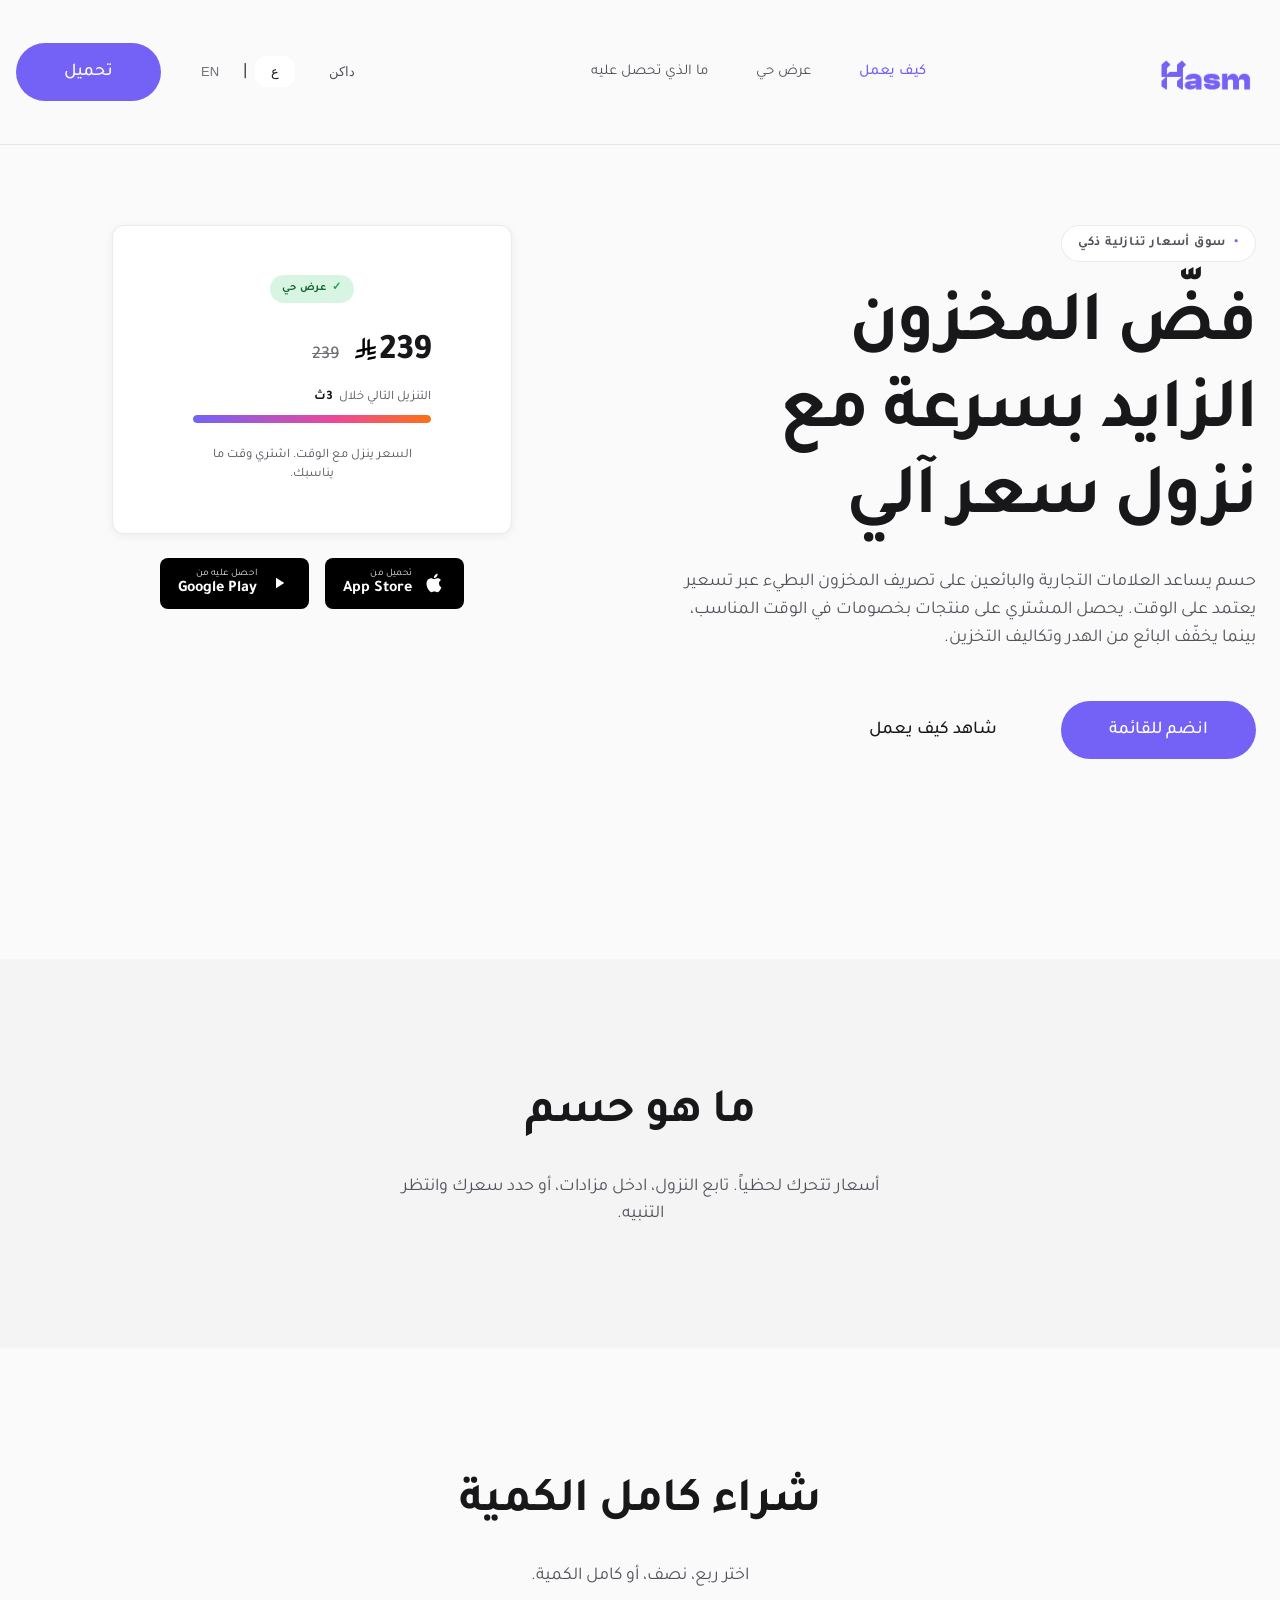
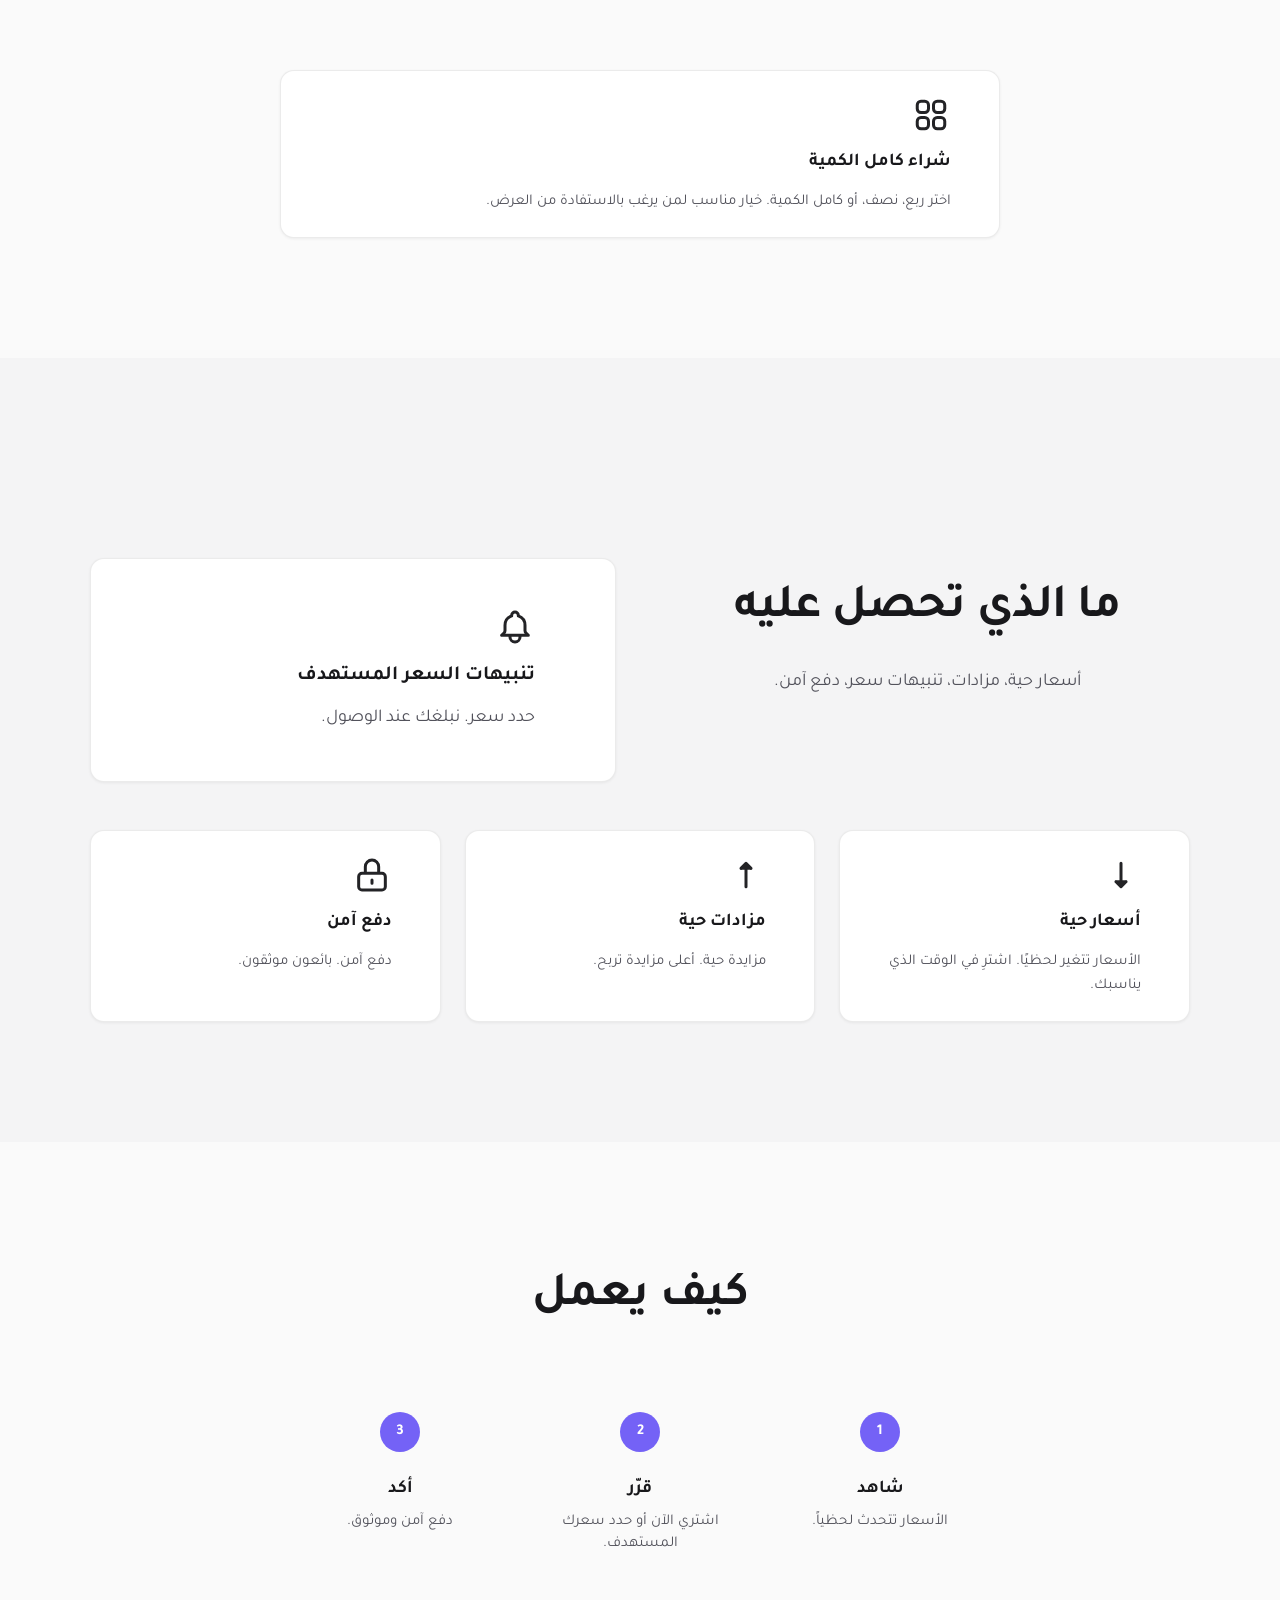
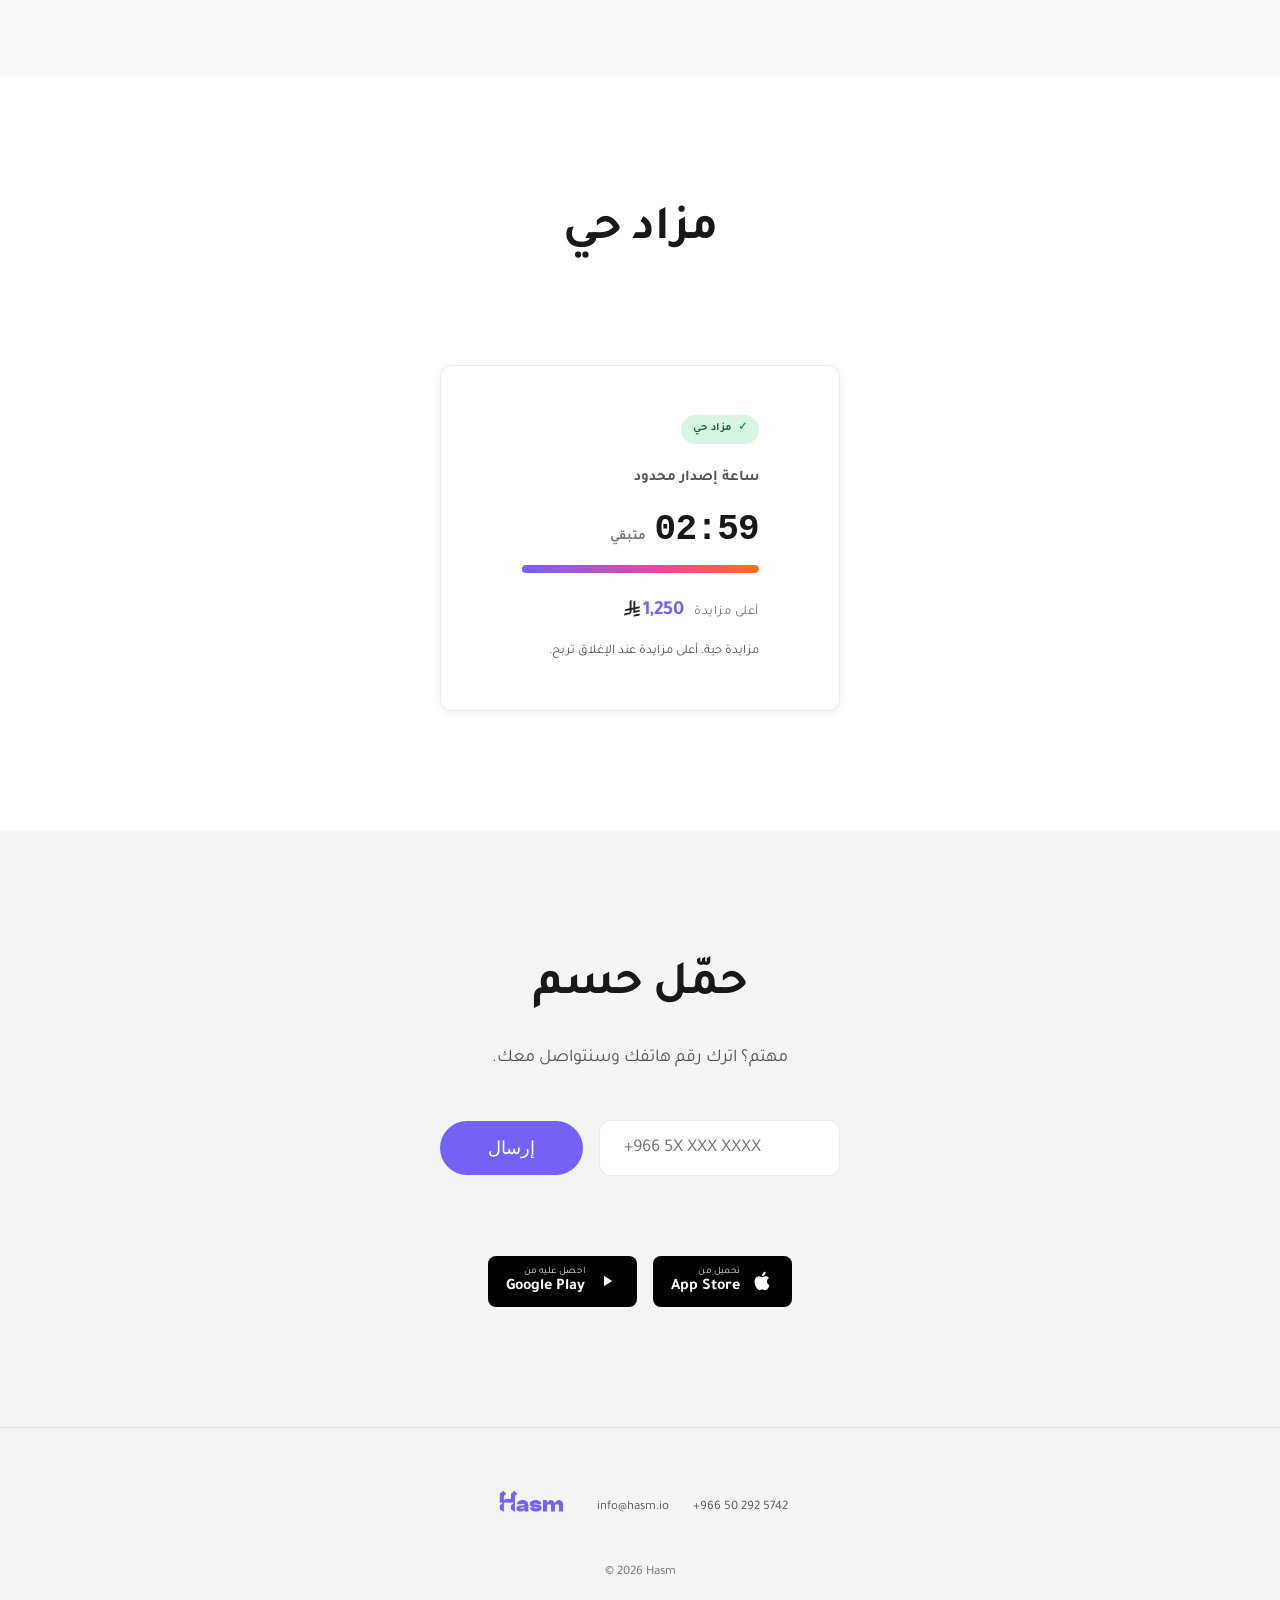
==== index.html @ 2963fb28 "V 1.0.0+7" ====
<!DOCTYPE html>
<html lang="ar" dir="rtl" id="html-root" data-theme="light">
<head>
  <meta charset="UTF-8" />
  <meta name="viewport" content="width=device-width, initial-scale=1.0, viewport-fit=cover" />
  <title>Hasm | حسم</title>
  <meta name="description" content="Live prices. Your timing. Your control." />
  <link rel="icon" type="image/png" href="assets/Logo.png" />
  <link rel="preconnect" href="https://fonts.googleapis.com" />
  <link rel="preconnect" href="https://fonts.gstatic.com" crossorigin />
  <link href="https://fonts.googleapis.com/css2?family=Tajawal:wght@300;400;500;600;700&display=swap" rel="stylesheet" />
  <link rel="stylesheet" href="styles.css" />
</head>
<body>
  <header class="site-header">
    <div class="container header-inner">
      <a href="#" class="logo-link">
        <img src="assets/Logo.png" alt="Hasm حسم" class="logo-img logo-img-header" onerror="this.style.display='none'; this.nextElementSibling.style.display='inline';" />
        <span class="logo-fallback">Hasm <span class="logo-ar">حسم</span></span>
      </a>
      <button type="button" class="nav-toggle" id="nav-toggle" aria-label="Menu" aria-expanded="false" aria-controls="nav-menu"></button>
      <nav class="nav nav-desktop" aria-label="Main">
        <a href="#how-it-works" class="nav-link nav-link-accent"><span class="lang-content" data-lang="en">How it works</span><span class="lang-content" data-lang="ar">كيف يعمل</span></a>
        <a href="#demo" class="nav-link"><span class="lang-content" data-lang="en">Live demo</span><span class="lang-content" data-lang="ar">عرض حي</span></a>
        <a href="#features" class="nav-link"><span class="lang-content" data-lang="en">What you get</span><span class="lang-content" data-lang="ar">ما الذي تحصل عليه</span></a>
      </nav>
      <div class="header-actions">
        <button type="button" class="theme-toggle" id="theme-toggle" aria-label="Switch to dark mode" title="Switch to dark mode">
          <span class="theme-toggle-label theme-toggle-label-light"><span class="lang-content" data-lang="en">Dark</span><span class="lang-content" data-lang="ar">داكن</span></span>
          <span class="theme-toggle-label theme-toggle-label-dark"><span class="lang-content" data-lang="en">Light</span><span class="lang-content" data-lang="ar">فاتح</span></span>
        </button>
        <div class="lang-toggle" dir="ltr">
          <button type="button" class="lang-btn" data-lang="en" aria-label="English">EN</button>
          <span class="lang-divider">|</span>
          <button type="button" class="lang-btn active" data-lang="ar" aria-label="العربية">ع</button>
        </div>
        <a href="#cta" class="btn btn-header-cta"><span class="lang-content" data-lang="en">Download</span><span class="lang-content" data-lang="ar">تحميل</span></a>
      </div>
    </div>
  </header>
  <div class="nav-backdrop" id="nav-backdrop" aria-hidden="true" hidden></div>
  <nav class="nav nav-mobile" id="nav-menu" aria-label="Main">
    <a href="#how-it-works" class="nav-link nav-link-accent"><span class="lang-content" data-lang="en">How it works</span><span class="lang-content" data-lang="ar">كيف يعمل</span></a>
    <a href="#demo" class="nav-link"><span class="lang-content" data-lang="en">Live demo</span><span class="lang-content" data-lang="ar">عرض حي</span></a>
    <a href="#features" class="nav-link"><span class="lang-content" data-lang="en">What you get</span><span class="lang-content" data-lang="ar">ما الذي تحصل عليه</span></a>
  </nav>

  <main>
    <!-- HERO -->
    <section class="hero">
      <div class="hero-bg" aria-hidden="true"></div>
      <div class="container hero-inner">
        <div class="hero-content" id="demo">
          <div class="hero-text">
            <p class="hero-pill" role="status">
              <span class="hero-pill-dot" aria-hidden="true">•</span>
              <span class="lang-content" data-lang="en">Smart descending-price marketplace</span>
              <span class="lang-content" data-lang="ar">سوق أسعار تنازلية ذكي</span>
            </p>
            <h1 class="hero-title">
              <span class="lang-content" data-lang="en">Move overstock fast with automated price drops</span>
              <span class="lang-content" data-lang="ar">فضّ المخزون الزايد بسرعة مع نزول سعر آلي</span>
            </h1>
            <p class="hero-sub">
              <span class="lang-content" data-lang="en">Hasm helps brands and retailers sell slow-moving inventory using a dynamic, time-based pricing model. Buyers get products at time-sensitive discounts, while sellers reduce waste and storage costs</span>
              <span class="lang-content" data-lang="ar">حسم يساعد العلامات التجارية والبائعين على تصريف المخزون البطيء عبر تسعير يعتمد على الوقت. يحصل المشتري على منتجات بخصومات في الوقت المناسب، بينما يخفّف البائع من الهدر وتكاليف التخزين.</span>
            </p>
            <div class="hero-cta">
              <a href="#" class="btn btn-primary"><span class="lang-content" data-lang="en">Join the waitlist</span><span class="lang-content" data-lang="ar">انضم للقائمة</span></a>
              <a href="#how-it-works" class="btn btn-ghost-hero"><span class="lang-content" data-lang="en">See how it works</span><span class="lang-content" data-lang="ar">شاهد كيف يعمل</span></a>
            </div>
          </div>
          <div class="price-demo">
            <div class="price-demo-card">
              <div class="price-demo-content">
                <span class="price-demo-live-pill">
                  <span class="price-demo-live-check" aria-hidden="true">✓</span>
                  <span class="lang-content" data-lang="en">Live demo</span>
                  <span class="lang-content" data-lang="ar">عرض حي</span>
                </span>
                <div class="price-demo-value-wrap">
                  <span class="price-with-currency">
                    <img src="assets/Saudi_riyal.svg" alt="" class="currency-symbol" aria-hidden="true" />
                    <span class="price-demo-value" id="live-price">239</span>
                  </span>
                  <span class="price-demo-original" id="live-price-original">239</span>
                </div>
                <p class="price-demo-next" aria-live="polite">
                  <span class="lang-content" data-lang="en">Next drop in</span><span class="lang-content" data-lang="ar">التنزيل التالي خلال</span>
                  <strong class="price-demo-countdown" id="next-drop-timer">3s</strong>
                </p>
                <div class="price-demo-progress" role="progressbar" aria-valuenow="100" aria-valuemin="0" aria-valuemax="100">
                  <div class="price-demo-progress-fill" id="next-drop-progress"></div>
                </div>
                <p class="price-demo-tagline">
                  <span class="lang-content" data-lang="en">Price drops over time. Buy when it suits you.</span>
                  <span class="lang-content" data-lang="ar">السعر ينزل مع الوقت. اشتري وقت ما يناسبك.</span>
                </p>
              </div>
            </div>
            <div class="hero-stores store-badges store-badges-under-demo">
              <a href="https://apps.apple.com/app/idXXXXXXXX" class="store-badge store-badge-apple" target="_blank" rel="noopener" aria-label="Download on the App Store">
                <span class="store-badge-icon store-badge-icon-apple" aria-hidden="true"></span>
                <span class="store-badge-text"><span class="store-badge-label"><span class="lang-content" data-lang="en">Download on the</span><span class="lang-content" data-lang="ar">تحميل من</span></span> <span class="store-badge-name">App Store</span></span>
              </a>
              <a href="https://play.google.com/store/apps/details?id=com.hasm.app" class="store-badge store-badge-google" target="_blank" rel="noopener" aria-label="Get it on Google Play">
                <span class="store-badge-icon store-badge-icon-google" aria-hidden="true"></span>
                <span class="store-badge-text"><span class="store-badge-label"><span class="lang-content" data-lang="en">Get it on</span><span class="lang-content" data-lang="ar">احصل عليه من</span></span> <span class="store-badge-name">Google Play</span></span>
              </a>
            </div>
          </div>
        </div>
      </div>
    </section>

    <!-- WHAT IS HASM -->
    <section class="section section-intro" id="about">
      <div class="container">
        <h2 class="block-title scroll-animate">
          <span class="lang-content" data-lang="en">What is Hasm</span>
          <span class="lang-content" data-lang="ar">ما هو حسم</span>
        </h2>
        <p class="block-lead scroll-animate" data-delay="1">
          <span class="lang-content" data-lang="en">Prices move in real time. Watch them drop, bid in auctions, or set a target and get notified.</span>
          <span class="lang-content" data-lang="ar">أسعار تتحرك لحظياً. تابع النزول، ادخل مزادات، أو حدد سعرك وانتظر التنبيه.</span>
        </p>
      </div>
    </section>

    <!-- TWO SELLING MODELS — Selling by pieces (buy by unit) commented; full stock quarter/half/full kept -->
    <section class="section section-models" id="models">
      <div class="container">
        <h2 class="block-title scroll-animate">
          <span class="lang-content" data-lang="en">Buy full stock</span>
          <span class="lang-content" data-lang="ar">شراء كامل الكمية</span>
        </h2>
        <p class="block-lead scroll-animate" data-delay="1">
          <span class="lang-content" data-lang="en">Choose a quarter, half, or the full quantity.</span>
          <span class="lang-content" data-lang="ar">اختر ربع، نصف، أو كامل الكمية.</span>
        </p>
        <div class="models-row models-row-orion">
          <!-- Selling by pieces feature commented: Buy by unit card hidden
          <div class="model-card model-card-dark scroll-animate" data-delay="1">
            <span class="model-card-icon model-card-icon-price" aria-hidden="true"></span>
            <h3 class="model-card-title">
              <span class="lang-content" data-lang="en">Buy by unit</span>
              <span class="lang-content" data-lang="ar">شراء بالحبة</span>
            </h3>
            <p class="model-card-desc">
              <span class="lang-content" data-lang="en">Buy one or more at the current price. Choose the moment that suits you.</span>
              <span class="lang-content" data-lang="ar">اشترِ وحدة أو أكثر بالسعر الحالي، اختر اللحظة التي تناسبك.</span>
            </p>
          </div>
          -->
          <div class="model-card model-card-dark scroll-animate" data-delay="2">
            <span class="model-card-icon model-card-icon-stock" aria-hidden="true"></span>
            <h3 class="model-card-title">
              <span class="lang-content" data-lang="en">Buy full stock</span>
              <span class="lang-content" data-lang="ar">شراء كامل الكمية</span>
            </h3>
            <p class="model-card-desc">
              <span class="lang-content" data-lang="en">Choose a quarter, half, or the full quantity. Good option for those who want to take advantage of the offer.</span>
              <span class="lang-content" data-lang="ar">اختر ربع، نصف، أو كامل الكمية. خيار مناسب لمن يرغب بالاستفادة من العرض.</span>
            </p>
          </div>
        </div>
      </div>
    </section>

    <!-- FEATURES — ما الذي تحصل عليه -->
    <section class="section section-features" id="features">
      <div class="container">
        <div class="features-layout">
          <div class="features-intro">
            <h2 class="block-title scroll-animate">
              <span class="lang-content" data-lang="en">What you get</span>
              <span class="lang-content" data-lang="ar">ما الذي تحصل عليه</span>
            </h2>
            <p class="block-lead scroll-animate" data-delay="1">
              <span class="lang-content" data-lang="en">Live prices, auctions, price alerts, secure checkout.</span>
              <span class="lang-content" data-lang="ar">أسعار حية، مزادات، تنبيهات سعر، دفع آمن.</span>
            </p>
          </div>
          <div class="get-card get-card-large scroll-animate" data-delay="2">
            <span class="get-card-icon get-card-icon-alerts" aria-hidden="true"></span>
            <h3 class="get-card-title"><span class="lang-content" data-lang="en">Target price alerts</span><span class="lang-content" data-lang="ar">تنبيهات السعر المستهدف</span></h3>
            <p class="get-card-desc"><span class="lang-content" data-lang="en">Set a price. We notify you when it's reached.</span><span class="lang-content" data-lang="ar">حدد سعر. نبلغك عند الوصول.</span></p>
          </div>
        </div>
        <div class="features-cards-row">
          <div class="get-card scroll-animate" data-delay="3">
            <span class="get-card-icon get-card-icon-prices" aria-hidden="true"></span>
            <h3 class="get-card-title"><span class="lang-content" data-lang="en">Live prices</span><span class="lang-content" data-lang="ar">أسعار حية</span></h3>
            <p class="get-card-desc"><span class="lang-content" data-lang="en">Prices update live. Buy when it suits you.</span><span class="lang-content" data-lang="ar">الأسعار تتغير لحظيًا. اشترِ في الوقت الذي يناسبك.</span></p>
          </div>
          <div class="get-card scroll-animate" data-delay="4">
            <span class="get-card-icon get-card-icon-auctions" aria-hidden="true"></span>
            <h3 class="get-card-title"><span class="lang-content" data-lang="en">Live auctions</span><span class="lang-content" data-lang="ar">مزادات حية</span></h3>
            <p class="get-card-desc"><span class="lang-content" data-lang="en">Bid live. Highest bid wins.</span><span class="lang-content" data-lang="ar">مزايدة حية. أعلى مزايدة تربح.</span></p>
          </div>
          <div class="get-card scroll-animate" data-delay="5">
            <span class="get-card-icon get-card-icon-secure" aria-hidden="true"></span>
            <h3 class="get-card-title"><span class="lang-content" data-lang="en">Secure checkout</span><span class="lang-content" data-lang="ar">دفع آمن</span></h3>
            <p class="get-card-desc"><span class="lang-content" data-lang="en">Safe payments. Verified sellers.</span><span class="lang-content" data-lang="ar">دفع آمن. بائعون موثقون.</span></p>
          </div>
        </div>
      </div>
    </section>

    <!-- HOW IT WORKS -->
    <section class="section section-steps" id="how-it-works">
      <div class="container">
        <h2 class="block-title scroll-animate">
          <span class="lang-content" data-lang="en">How it works</span>
          <span class="lang-content" data-lang="ar">كيف يعمل</span>
        </h2>
        <div class="steps">
          <div class="step scroll-animate" data-delay="1">
            <span class="step-dot">1</span>
            <h3 class="step-title">
              <span class="lang-content" data-lang="en">Watch</span>
              <span class="lang-content" data-lang="ar">شاهد</span>
            </h3>
            <p class="step-text">
              <span class="lang-content" data-lang="en">Prices update live.</span>
              <span class="lang-content" data-lang="ar">الأسعار تتحدث لحظياً.</span>
            </p>
          </div>
          <div class="step scroll-animate" data-delay="2">
            <span class="step-dot">2</span>
            <h3 class="step-title">
              <span class="lang-content" data-lang="en">Decide</span>
              <span class="lang-content" data-lang="ar">قرّر</span>
            </h3>
            <p class="step-text">
              <span class="lang-content" data-lang="en">Buy now or set a target price.</span>
              <span class="lang-content" data-lang="ar">اشتري الآن أو حدد سعرك المستهدف.</span>
            </p>
          </div>
          <div class="step scroll-animate" data-delay="3">
            <span class="step-dot">3</span>
            <h3 class="step-title">
              <span class="lang-content" data-lang="en">Secure</span>
              <span class="lang-content" data-lang="ar">أكد</span>
            </h3>
            <p class="step-text">
              <span class="lang-content" data-lang="en">Checkout safe and verified.</span>
              <span class="lang-content" data-lang="ar">دفع آمن وموثوق.</span>
            </p>
          </div>
        </div>
      </div>
    </section>

    <!-- LIVE AUCTION DEMO -->
    <section class="section section-auction" id="auction">
      <div class="container">
        <h2 class="block-title scroll-animate">
          <span class="lang-content" data-lang="en">Live auction</span>
          <span class="lang-content" data-lang="ar">مزاد حي</span>
        </h2>
        <p class="block-lead scroll-animate" data-delay="1">
          <span class="lang-content" data-lang="en">Bid live. Highest bid when time's up wins.</span>
          <span class="lang-content" data-lang="ar">مزايدة حية. أعلى مزايدة عند الإغلاق تربح.</span>
        </p>
        <div class="auction-demo scroll-animate" data-delay="2">
          <div class="auction-demo-card">
            <div class="auction-demo-content">
              <span class="auction-demo-live-pill">
                <span class="auction-demo-live-check" aria-hidden="true">✓</span>
                <span class="lang-content" data-lang="en">Live auction</span>
                <span class="lang-content" data-lang="ar">مزاد حي</span>
              </span>
              <p class="auction-demo-name"><span class="lang-content" data-lang="en">Limited Edition Watch</span><span class="lang-content" data-lang="ar">ساعة إصدار محدود</span></p>
              <div class="auction-demo-timer-wrap">
                <span class="auction-demo-timer" id="auction-timer">03:00</span>
                <span class="auction-demo-timer-label"><span class="lang-content" data-lang="en">left</span><span class="lang-content" data-lang="ar">متبقي</span></span>
              </div>
              <div class="auction-demo-progress" role="progressbar" aria-valuenow="67" aria-valuemin="0" aria-valuemax="100">
                <div class="auction-demo-progress-fill" id="auction-progress"></div>
              </div>
              <div class="auction-demo-bid">
                <span class="auction-demo-bid-label"><span class="lang-content" data-lang="en">High bid</span><span class="lang-content" data-lang="ar">أعلى مزايدة</span></span>
                <span class="price-with-currency">
                  <img src="assets/Saudi_riyal.svg" alt="" class="currency-symbol" aria-hidden="true" />
                  <span class="auction-demo-bid-value">1,250</span>
                </span>
              </div>
              <p class="auction-demo-tagline">
                <span class="lang-content" data-lang="en">Bid live. Highest bid when time's up wins.</span>
                <span class="lang-content" data-lang="ar">مزايدة حية. أعلى مزايدة عند الإغلاق تربح.</span>
              </p>
            </div>
          </div>
        </div>
      </div>
    </section>

    <!-- FINAL CTA -->
    <section class="section section-cta" id="cta">
      <div class="container">
        <h2 class="cta-title scroll-animate">
          <span class="lang-content" data-lang="en">Download Hasm</span>
          <span class="lang-content" data-lang="ar">حمّل حسم</span>
        </h2>
        <p class="cta-lead scroll-animate" data-delay="1">
          <span class="lang-content" data-lang="en">Interested? Leave your phone number and we’ll get in touch.</span>
          <span class="lang-content" data-lang="ar">مهتم؟ اترك رقم هاتفك وسنتواصل معك.</span>
        </p>
        <form class="cta-form scroll-animate" id="cta-phone-form" action="https://formsubmit.co/info@hasm.io" method="POST" data-delay="1" novalidate aria-label="Join waitlist">
          <input type="hidden" name="_next" value="https://hasm.io/#cta" />
          <input type="hidden" name="_subject" value="New Hasm waitlist signup" />
          <input type="hidden" name="_template" value="table" />
          <input type="tel" name="phone" class="cta-form-input" placeholder="+966 5X XXX XXXX" required aria-label="Phone number" />
          <button type="submit" class="btn btn-primary cta-form-btn">
            <span class="lang-content" data-lang="en">Send</span>
            <span class="lang-content" data-lang="ar">إرسال</span>
          </button>
        </form>
        <div class="store-badges scroll-animate" data-delay="2">
          <a href="https://apps.apple.com/app/idXXXXXXXX" class="store-badge store-badge-apple" target="_blank" rel="noopener" aria-label="Download on the App Store">
            <span class="store-badge-icon store-badge-icon-apple" aria-hidden="true"></span>
            <span class="store-badge-text"><span class="store-badge-label"><span class="lang-content" data-lang="en">Download on the</span><span class="lang-content" data-lang="ar">تحميل من</span></span> <span class="store-badge-name">App Store</span></span>
          </a>
          <a href="https://play.google.com/store/apps/details?id=com.hasm.app" class="store-badge store-badge-google" target="_blank" rel="noopener" aria-label="Get it on Google Play">
            <span class="store-badge-icon store-badge-icon-google" aria-hidden="true"></span>
            <span class="store-badge-text"><span class="store-badge-label"><span class="lang-content" data-lang="en">Get it on</span><span class="lang-content" data-lang="ar">احصل عليه من</span></span> <span class="store-badge-name">Google Play</span></span>
          </a>
        </div>
      </div>
    </section>
  </main>

  <footer class="site-footer" dir="ltr">
    <div class="container footer-inner">
      <a href="#" class="logo-link logo-link-footer">
        <img src="assets/Logo.png" alt="Hasm حسم" class="logo-img logo-img-footer" onerror="this.style.display='none'; this.nextElementSibling.style.display='inline';" />
        <span class="logo-fallback">Hasm <span class="logo-ar">حسم</span></span>
      </a>
      <a href="mailto:info@hasm.io">info@hasm.io</a>
      <a href="tel:+966502925742">+966 50 292 5742</a>
      <p class="footer-copy">© <span id="year"></span> Hasm</p>
    </div>
  </footer>

  <script src="script.js"></script>
</body>
</html>
---- styles.css ----
/* ===== Hasm — Apple-style: radical simplicity, premium minimalism ===== */

/* Design tokens — light theme, primary for accents */
:root {
  --primary: #7462F6;
  --primary-hover: #6350e8;
  --primary-muted: rgba(116, 98, 246, 0.12);
  --bg: #fafafa;
  --bg-elevated: #ffffff;
  --bg-section: #f4f4f5;
  --bg-card: #ffffff;
  --text: #18181b;
  --text-secondary: #52525b;
  --text-tertiary: #71717a;
  --border: rgba(0, 0, 0, 0.08);
  --link: #7462F6;
  --link-hover: #18181b;

  /* Typography scale (Apple-like) */
  --text-hero: clamp(3rem, 8vw, 4.5rem);
  --text-display: clamp(2.25rem, 4vw, 3rem);
  --text-title: clamp(1.75rem, 2.5vw, 2.25rem);
  --text-body: 1.125rem;
  --text-small: 0.9375rem;
  --text-caption: 0.8125rem;

  /* Spacing scale */
  --space-xs: 8px;
  --space-sm: 16px;
  --space-md: 24px;
  --space-lg: 48px;
  --space-xl: 80px;
  --space-2xl: 120px;
  --space-3xl: 160px;

  --radius: 12px;
  --radius-lg: 980px;
  --font-en: 'Tajawal', -apple-system, BlinkMacSystemFont, sans-serif;
  --font-ar: 'Tajawal', -apple-system, BlinkMacSystemFont, sans-serif;
}

/* Dark theme: white (light) → black, grey (light) → dark grey */
[data-theme="dark"] {
  --bg: #0a0a0a;
  --bg-elevated: #141414;
  --bg-section: #18181b;
  --bg-card: #1c1c1e;
  --text: #fafafa;
  --text-secondary: #a1a1aa;
  --text-tertiary: #71717a;
  --border: rgba(255, 255, 255, 0.1);
  --link: #a78bfa;
  --link-hover: #fafafa;
  --primary-muted: rgba(116, 98, 246, 0.2);
}

[data-theme="dark"] .site-header {
  background: rgba(10, 10, 10, 0.95);
}

/* Dark: white sections → black, grey sections → dark grey */
[data-theme="dark"] .section:nth-child(odd) {
  background: var(--bg) !important;
}
[data-theme="dark"] .section:nth-child(even) {
  background: var(--bg-section) !important;
}

/* Download section → black in dark */
[data-theme="dark"] .section.section-cta {
  background: var(--bg) !important;
}

[data-theme="dark"] .model-card-dark,
[data-theme="dark"] .feature-card-dark,
[data-theme="dark"] .get-card {
  background: var(--bg-card);
  border-color: var(--border);
}

[data-theme="dark"] .model-card-title,
[data-theme="dark"] .feature-card-title,
[data-theme="dark"] .get-card-title { color: var(--text); }
[data-theme="dark"] .model-card-desc,
[data-theme="dark"] .feature-card-desc,
[data-theme="dark"] .get-card-desc { color: var(--text-secondary); }

/* Dark: card icons use light stroke */
[data-theme="dark"] .model-card-icon-price,
[data-theme="dark"] .model-card-icon-stock,
[data-theme="dark"] .feature-card-icon-prices,
[data-theme="dark"] .feature-card-icon-auctions,
[data-theme="dark"] .feature-card-icon-alerts,
[data-theme="dark"] .get-card-icon-prices,
[data-theme="dark"] .get-card-icon-auctions,
[data-theme="dark"] .get-card-icon-alerts,
[data-theme="dark"] .get-card-icon-secure,
[data-theme="dark"] .get-card-icon-stock {
  filter: invert(1);
}

[data-theme="dark"] .site-footer {
  background: var(--bg);
  border-top-color: var(--border);
}

[data-theme="dark"] .price-demo-card,
[data-theme="dark"] .auction-demo-card {
  background: var(--bg-card);
  border-color: var(--border);
}

[data-theme="dark"] .nav-open .nav-mobile {
  box-shadow: -4px 0 24px rgba(0, 0, 0, 0.4);
}
[dir="rtl"][data-theme="dark"] .nav-open .nav-mobile {
  box-shadow: 4px 0 24px rgba(0, 0, 0, 0.4);
}

*,
*::before,
*::after {
  box-sizing: border-box;
}

html {
  scroll-behavior: smooth;
  overflow-x: hidden;
  -webkit-text-size-adjust: 100%;
  width: 100%;
  box-sizing: border-box;
}

body {
  margin: 0;
  min-width: 0;
  overflow-x: hidden;
  font-family: var(--font-en);
  background: var(--bg);
  color: var(--text);
  font-size: var(--text-body);
  line-height: 1.47;
  -webkit-font-smoothing: antialiased;
  word-wrap: break-word;
  overflow-wrap: break-word;
}

[dir="rtl"] body {
  font-family: var(--font-ar);
}

.container {
  width: 100%;
  max-width: 1400px;
  margin: 0 auto;
  padding: 0 var(--space-md);
  min-width: 0;
}
main {
  min-width: 0;
  overflow-x: hidden;
}
img {
  max-width: 100%;
  height: auto;
  display: block;
}

/* ----- Header ----- */
.site-header {
  position: sticky;
  top: 0;
  z-index: 100;
  background: rgba(250, 250, 250, 0.9);
  backdrop-filter: saturate(100%) blur(20px);
  border-bottom: 1px solid var(--border);
}

.header-inner {
  display: flex;
  align-items: center;
  justify-content: space-between;
  min-height: 128px;
  padding: var(--space-sm) var(--space-sm);
}

.logo-link {
  display: inline-flex;
  align-items: center;
  text-decoration: none;
  color: var(--text);
}

.logo-img {
  display: block;
  height: auto;
  object-fit: contain;
}

.logo-img-header {
  height: 112px;
  max-width: 400px;
}

.logo-img-footer {
  height: 28px;
  max-width: 100px;
}

.logo-fallback {
  font-size: 1.25rem;
  font-weight: 600;
  letter-spacing: -0.02em;
}

.logo-link .logo-img ~ .logo-fallback {
  display: none;
}

.logo-ar {
  color: var(--primary);
  font-family: var(--font-ar);
  margin-inline-start: 0.2em;
}

.nav {
  display: flex;
  gap: var(--space-lg);
}

.nav-mobile {
  display: none;
}

.nav-link {
  color: var(--text-secondary);
  text-decoration: none;
  font-size: var(--text-small);
  font-weight: 400;
  transition: color 0.2s;
}

.nav-link:hover {
  color: var(--link);
}

.nav-link-accent {
  color: var(--primary);
  font-weight: 500;
}

.nav-link-accent:hover {
  color: var(--link);
}

/* Theme toggle */
.theme-toggle {
  display: inline-flex;
  align-items: center;
  justify-content: center;
  width: 40px;
  height: 40px;
  padding: 0;
  border: none;
  border-radius: var(--radius);
  background: transparent;
  color: var(--text-secondary);
  cursor: pointer;
  transition: color 0.2s, background 0.2s;
}
.theme-toggle:hover {
  color: var(--text);
  background: var(--bg-section);
}
.theme-toggle-icon {
  position: absolute;
  width: 20px;
  height: 20px;
  background-size: contain;
  background-repeat: no-repeat;
  background-position: center;
  opacity: 0;
  transition: opacity 0.2s;
}
.theme-toggle {
  position: relative;
}
.theme-toggle-sun {
  background-image: url("data:image/svg+xml,%3Csvg xmlns='http://www.w3.org/2000/svg' fill='none' viewBox='0 0 24 24' stroke='currentColor' stroke-width='1.8'%3E%3Cpath stroke-linecap='round' stroke-linejoin='round' d='M12 3v1m0 16v1m9-9h-1M4 12H3m15.364 6.364l-.707-.707M6.343 6.343l-.707-.707m12.728 0l-.707.707M6.343 17.657l-.707.707M16 12a4 4 0 11-8 0 4 4 0 018 0z'/%3E%3C/svg%3E");
}
.theme-toggle-moon {
  background-image: url("data:image/svg+xml,%3Csvg xmlns='http://www.w3.org/2000/svg' fill='none' viewBox='0 0 24 24' stroke='currentColor' stroke-width='1.8'%3E%3Cpath stroke-linecap='round' stroke-linejoin='round' d='M20.354 15.354A9 9 0 018.646 3.646 9.003 9.003 0 0012 21a9.003 9.003 0 008.354-5.646z'/%3E%3C/svg%3E");
}
[data-theme="light"] .theme-toggle-sun,
[data-theme="dark"] .theme-toggle-moon { opacity: 1; }
[data-theme="light"] .theme-toggle-moon,
[data-theme="dark"] .theme-toggle-sun { opacity: 0; }
/* Default (no data-theme) show sun */
html:not([data-theme="dark"]) .theme-toggle-sun { opacity: 1; }
html:not([data-theme="dark"]) .theme-toggle-moon { opacity: 0; }

.theme-toggle {
  gap: 6px;
  padding: 0 10px;
  width: auto;
  min-width: 44px;
}

.theme-toggle-label {
  font-size: var(--text-caption);
  font-weight: 500;
  color: var(--text-secondary);
}

/* In light mode show "Dark" (click to switch to dark) */
html:not([data-theme="dark"]) .theme-toggle-label-light,
[data-theme="light"] .theme-toggle-label-light { display: inline; }
html:not([data-theme="dark"]) .theme-toggle-label-dark,
[data-theme="light"] .theme-toggle-label-dark { display: none; }

/* In dark mode show "Light" (click to switch to light) */
[data-theme="dark"] .theme-toggle-label-light { display: none; }
[data-theme="dark"] .theme-toggle-label-dark { display: inline; }

.theme-toggle .lang-content.visible { display: inline; }

/* Nav toggle (hamburger) - hidden by default, shown on mobile */
.nav-toggle {
  display: none;
  align-items: center;
  justify-content: center;
  width: 44px;
  height: 44px;
  padding: 0;
  border: none;
  border-radius: var(--radius);
  background: transparent;
  color: var(--text);
  cursor: pointer;
  flex-shrink: 0;
}
.nav-toggle::before {
  content: '';
  width: 22px;
  height: 2px;
  background: currentColor;
  box-shadow: 0 -7px 0 currentColor, 0 7px 0 currentColor;
}
.nav-toggle {
  position: relative;
}

@media (min-width: 735px) {
  .nav-toggle {
    display: none !important;
  }
  .nav-desktop {
    display: flex;
  }
  .nav-mobile {
    display: none !important;
  }
}

.header-actions {
  display: flex;
  align-items: center;
  gap: var(--space-md);
}

.btn-header-cta {
  padding: var(--space-xs) var(--space-md);
  font-size: var(--text-small);
  font-weight: 600;
  background: var(--primary);
  color: #fff;
  text-decoration: none;
  border-radius: 10px;
  transition: background 0.2s, transform 0.15s;
}

.btn-header-cta:hover {
  background: var(--primary-hover);
  color: #fff;
  transform: translateY(-1px);
}

.lang-toggle {
  display: flex;
  align-items: center;
  gap: var(--space-xs);
  direction: ltr;
}

.lang-btn {
  background: none;
  border: none;
  color: var(--text-tertiary);
  cursor: pointer;
  font-size: var(--text-caption);
  font-weight: 500;
  padding: var(--space-xs) var(--space-sm);
  border-radius: var(--radius);
  transition: color 0.2s, background 0.2s;
}

.lang-btn:hover {
  color: var(--text);
}

.lang-btn.active {
  color: var(--text);
  background: var(--bg-elevated);
}

/* ----- Hero ----- */
.hero {
  position: relative;
  padding: var(--space-xl) 0 var(--space-2xl);
  text-align: center;
  overflow: hidden;
}

.hero-bg {
  position: absolute;
  inset: 0;
  background: var(--bg);
  pointer-events: none;
}

.hero-inner {
  position: relative;
  z-index: 1;
}

/* Hero: text + demo side by side */
.hero-content {
  display: grid;
  grid-template-columns: 1fr 1fr;
  gap: var(--space-xl);
  align-items: start;
  max-width: 1280px;
  margin: 0 auto var(--space-xl);
}

.hero-text {
  text-align: start;
}

.hero-text .hero-pill {
  margin-inline: 0;
  margin-inline-end: auto;
}

.hero-text .hero-title {
  margin-inline: 0;
  text-align: start;
}

.hero-text .hero-sub {
  margin-inline: 0;
  text-align: start;
}

.hero-text .hero-cta {
  justify-content: flex-start;
}

.hero-pill {
  display: inline-flex;
  align-items: center;
  gap: 8px;
  padding: 8px 16px;
  margin: 0 auto var(--space-md);
  font-size: var(--text-caption);
  font-weight: 600;
  text-transform: uppercase;
  letter-spacing: 0.06em;
  color: var(--text-secondary);
  background: var(--bg-elevated);
  border: 1px solid var(--border);
  border-radius: var(--radius-lg);
  max-width: max-content;
}

.hero-pill-dot {
  color: var(--primary);
}

.hero-title {
  font-size: var(--text-hero);
  font-weight: 600;
  letter-spacing: -0.025em;
  line-height: 1.2;
  margin: 0 0 var(--space-md);
  color: var(--text);
  max-width: 18em;
  margin-inline: auto;
}

.hero-sub {
  font-size: 1.125rem;
  font-weight: 400;
  color: var(--text-secondary);
  margin: 0 0 var(--space-lg);
  max-width: 520px;
  line-height: 1.55;
}

.hero-content .hero-sub {
  max-width: 100%;
}

.hero-cta {
  display: flex;
  flex-wrap: wrap;
  gap: var(--space-sm);
  justify-content: center;
  margin-bottom: 0;
}

.hero-content .hero-cta {
  margin-bottom: 0;
}

.hero-content .price-demo {
  max-width: 400px;
  justify-self: center;
  display: flex;
  flex-direction: column;
  align-items: center;
}

.btn-ghost-hero {
  background: transparent;
  color: var(--text);
  border: 1px solid var(--border);
  text-decoration: none;
  padding: var(--space-sm) var(--space-lg);
  border-radius: var(--radius-lg);
  font-size: var(--text-body);
  font-weight: 500;
  transition: background 0.2s, border-color 0.2s;
}

.btn-ghost-hero:hover {
  background: var(--bg-elevated);
  border-color: var(--text-tertiary);
}

.btn {
  display: inline-flex;
  align-items: center;
  justify-content: center;
  padding: var(--space-sm) var(--space-lg);
  border-radius: var(--radius-lg);
  font-size: var(--text-body);
  font-weight: 500;
  text-decoration: none;
  transition: background 0.25s, color 0.25s;
  border: none;
  cursor: pointer;
}

.btn-primary {
  background: var(--primary);
  color: #fff;
}

.btn-primary:hover {
  background: var(--primary-hover);
  color: #fff;
}

/* Hero: phone mockup below text+demo row */
.hero-mockup {
  margin: 0 auto var(--space-xl);
  display: flex;
  justify-content: center;
}

.mockup-frame {
  width: 280px;
  height: 560px;
  margin: 0 auto;
  background: var(--bg-section);
  border-radius: 40px;
  padding: 12px;
  box-shadow: 0 4px 24px rgba(0, 0, 0, 0.08);
  border: 1px solid var(--border);
}

.mockup-screen {
  width: 100%;
  height: 100%;
  border-radius: 32px;
  overflow: hidden;
  background: #f5f5f7;
}

.mockup-screen-slider {
  position: relative;
  height: 100%;
}

.mockup-screen-img {
  width: 100%;
  height: 100%;
  object-fit: cover;
  display: block;
}

.mockup-screen-slider .mockup-slide {
  position: absolute;
  inset: 0;
  width: 100%;
  height: 100%;
  object-fit: cover;
  transition: opacity 0.6s ease-in-out;
}

.mockup-screen-slider .mockup-slide:first-child {
  opacity: 1;
  z-index: 1;
}

.mockup-screen-slider .mockup-slide:last-child {
  opacity: 0;
}

.mockup-screen-slider.show-second .mockup-slide:first-child {
  opacity: 0;
}

.mockup-screen-slider.show-second .mockup-slide:last-child {
  opacity: 1;
  z-index: 1;
}

/* Price drop demo — reference UI: glass card, green Live pill, progress bar */
.price-demo-card {
  position: relative;
  border-radius: 12px;
  overflow: hidden;
  background: var(--bg-card);
  border: 1px solid var(--border);
  box-shadow: 0 2px 8px rgba(0, 0, 0, 0.06);
}

.price-demo-content {
  position: relative;
  padding: var(--space-lg) var(--space-xl);
}

.price-demo-live-pill {
  display: inline-flex;
  align-items: center;
  gap: 6px;
  padding: 6px 12px;
  margin-bottom: var(--space-md);
  font-size: 11px;
  font-weight: 700;
  text-transform: uppercase;
  letter-spacing: 0.04em;
  color: #166534;
  background: rgba(34, 197, 94, 0.18);
  border-radius: var(--radius-lg);
}

.price-demo-live-check {
  color: #16a34a;
  font-weight: 800;
}

.price-demo-value-wrap {
  display: flex;
  align-items: baseline;
  gap: var(--space-sm);
  margin-bottom: var(--space-xs);
}

/* Riyal symbol always to the left of the price (EN and AR) */
.price-with-currency {
  display: inline-flex;
  align-items: baseline;
  gap: 0.2em;
}
[dir="rtl"] .price-with-currency {
  flex-direction: row-reverse;
}
.price-with-currency .currency-symbol {
  height: 1.15em;
  width: auto;
  display: block;
  flex-shrink: 0;
}
.price-demo-value-wrap .price-with-currency .currency-symbol {
  height: 1.45rem;
  transform: translateY(0.12em);
  filter: brightness(0) saturate(100%);
}
.price-demo-value-wrap .price-with-currency {
  color: var(--text);
}
.price-with-currency-original .currency-symbol {
  height: 1.1rem;
}
.price-with-currency-original {
  color: var(--text-tertiary);
}
.auction-demo-bid .price-with-currency .currency-symbol {
  height: 1.1rem;
  transform: translateY(0.15em);
}
[data-theme="dark"] .price-with-currency .currency-symbol {
  filter: brightness(0) invert(1);
}
[data-theme="dark"] .price-demo-value-wrap .price-with-currency .currency-symbol {
  filter: brightness(0) invert(1);
}

.price-demo-value {
  font-size: 2.25rem;
  font-weight: 800;
  color: var(--text);
  letter-spacing: -0.03em;
  font-variant-numeric: tabular-nums;
}

.price-demo-original {
  font-size: 1.125rem;
  font-weight: 500;
  color: var(--text-tertiary);
  text-decoration: line-through;
}

.price-demo-next {
  font-size: var(--text-caption);
  color: var(--text-secondary);
  margin: 0 0 var(--space-xs);
  display: flex;
  align-items: center;
  gap: 6px;
  flex-wrap: wrap;
}

.price-demo-countdown {
  font-variant-numeric: tabular-nums;
  color: var(--text);
  font-weight: 700;
}

.price-demo-progress {
  height: 8px;
  margin-bottom: var(--space-md);
  border-radius: 4px;
  background: rgba(0, 0, 0, 0.06);
  overflow: hidden;
}

.price-demo-progress-fill {
  height: 100%;
  width: 100%;
  border-radius: 4px;
  background: linear-gradient(90deg, var(--primary) 0%, #ec4899 60%, #f97316 100%);
  transition: width 0.3s ease;
}

.price-demo-tagline {
  font-size: var(--text-caption);
  color: var(--text-secondary);
  margin: 0;
  line-height: 1.45;
}

@keyframes live-pulse {
  0%, 100% { opacity: 1; transform: scale(1); }
  50% { opacity: 0.5; transform: scale(0.9); }
}

/* Section: What is Hasm */
.section-intro {
  background: var(--bg-section);
}

/* Section: Two selling models — Orion-style cards */
.section-models {
  background: var(--bg);
}

/* Slightly wider intro text in models section */
.section-models .block-lead {
  max-width: 580px;
}

.models-row {
  display: grid;
  grid-template-columns: repeat(2, 1fr);
  gap: var(--space-lg);
  margin-top: var(--space-xl);
  max-width: 900px;
  margin-inline: auto;
}

/* Single card in models section: centered and wider */
.section-models .models-row {
  grid-template-columns: 1fr;
  max-width: 800px;
  justify-items: center;
}

.section-models .model-card {
  width: 100%;
  max-width: 720px;
}

/* Orion-style: large rounded card with visual area + tag + bold headline */
.model-card-orion {
  background: var(--bg-card);
  border-radius: 12px;
  overflow: hidden;
  box-shadow: 0 1px 3px rgba(0, 0, 0, 0.06);
  border: 1px solid var(--border);
}

.model-card-visual {
  position: relative;
  padding: var(--space-md) var(--space-lg) 0;
  padding-inline-start: var(--space-lg);
  border-inline-start: 3px solid var(--primary);
}

.model-card-visual-1,
.model-card-visual-2 {
  /* no gradient */
}

.model-card-tag {
  display: inline-block;
  padding: 4px 10px;
  font-size: 10px;
  font-weight: 700;
  text-transform: uppercase;
  letter-spacing: 0.06em;
  color: var(--primary);
  background: var(--primary-muted);
  border-radius: 6px;
  margin-bottom: var(--space-sm);
}

.model-card-headline {
  margin: 0 0 var(--space-sm);
  font-size: 1.125rem;
  font-weight: 600;
  color: var(--text);
  line-height: 1.35;
}

.model-card-body {
  padding: 0 var(--space-lg) var(--space-lg);
  background: var(--bg-card);
}

.model-card-orion .model-card-text {
  font-size: var(--text-small);
  color: var(--text-secondary);
  margin: 0;
  line-height: 1.55;
}

/* Legacy model card (if used elsewhere) */
.model-card {
  background: var(--bg-card);
  border: 1px solid var(--border);
  border-radius: 16px;
  overflow: hidden;
  box-shadow: 0 4px 20px rgba(0, 0, 0, 0.06);
}

/* Light rectangle cards: white/light bg, dark title, dark desc, dark icon */
.model-card-dark,
.feature-card-dark {
  background: var(--bg-card);
  border: 1px solid var(--border);
  border-radius: 14px;
  padding: var(--space-md) var(--space-lg);
  box-shadow: 0 1px 3px rgba(0, 0, 0, 0.06);
  display: flex;
  flex-direction: column;
  gap: var(--space-sm);
}

.model-card-icon,
.feature-card-icon {
  width: 40px;
  height: 40px;
  flex-shrink: 0;
  background-size: contain;
  background-repeat: no-repeat;
  background-position: center;
  opacity: 0.95;
}

/* Icons use dark stroke for light card background (%2318181b = #18181b) */
.model-card-icon-price {
  /* Single cube — one unit / buy by price */
  background-image: url("data:image/svg+xml,%3Csvg xmlns='http://www.w3.org/2000/svg' fill='none' viewBox='0 0 24 24' stroke='%2318181b' stroke-width='1.8'%3E%3Cpath stroke-linecap='round' stroke-linejoin='round' d='M21 7.5l-9-4.5L3 7.5m18 0l-9 4.5m9-4.5v9l-9 4.5M3 7.5l9 4.5M3 7.5v9l9 4.5m0-9v9'/%3E%3C/svg%3E");
}

.model-card-icon-stock {
  /* 2x2 grid — plural / full lot */
  background-image: url("data:image/svg+xml,%3Csvg xmlns='http://www.w3.org/2000/svg' fill='none' viewBox='0 0 24 24' stroke='%2318181b' stroke-width='1.8'%3E%3Cpath stroke-linecap='round' stroke-linejoin='round' d='M3.75 6A2.25 2.25 0 016 3.75h2.25A2.25 2.25 0 0110.5 6v2.25a2.25 2.25 0 01-2.25 2.25H6A2.25 2.25 0 013.75 8.25V6zM3.75 15.75A2.25 2.25 0 016 13.5h2.25a2.25 2.25 0 012.25 2.25V18a2.25 2.25 0 01-2.25 2.25H6A2.25 2.25 0 013.75 18v-2.25zM13.5 6a2.25 2.25 0 012.25-2.25H18A2.25 2.25 0 0120.25 6v2.25A2.25 2.25 0 0118 10.5h-2.25a2.25 2.25 0 01-2.25-2.25V6zM13.5 15.75a2.25 2.25 0 012.25-2.25H18a2.25 2.25 0 012.25 2.25V18A2.25 2.25 0 0118 20.25h-2.25a2.25 2.25 0 01-2.25-2.25v-2.25z'/%3E%3C/svg%3E");
}

.feature-card-icon-prices {
  /* Down arrow — exact same shape as auction (stem + head + bar), pointing down */
  background-image: url("data:image/svg+xml,%3Csvg xmlns='http://www.w3.org/2000/svg' fill='none' viewBox='0 0 24 24' stroke='%2318181b' stroke-width='1.8'%3E%3Cpath stroke-linecap='round' stroke-linejoin='round' d='M12 5v14m0 0l-3-3m3 3l3-3m-6 0h6'/%3E%3C/svg%3E");
}

.feature-card-icon-auctions {
  /* Hammer / gavel icon */
  background-image: url("data:image/svg+xml,%3Csvg xmlns='http://www.w3.org/2000/svg' fill='none' viewBox='0 0 24 24' stroke='%2318181b' stroke-width='1.8'%3E%3Cpath stroke-linecap='round' stroke-linejoin='round' d='M12 19V5m0 0l-3 3m3-3l3 3m-6 0h6'/%3E%3C/svg%3E");
}

.feature-card-icon-alerts {
  background-image: url("data:image/svg+xml,%3Csvg xmlns='http://www.w3.org/2000/svg' fill='none' viewBox='0 0 24 24' stroke='%2318181b' stroke-width='1.8'%3E%3Cpath stroke-linecap='round' stroke-linejoin='round' d='M15 17h5l-1.405-1.405A2.032 2.032 0 0118 14.158V11a6.002 6.002 0 00-4-5.659V5a2 2 0 10-4 0v.341C7.67 6.165 6 8.388 6 11v3.159c0 .538-.214 1.055-.595 1.436L4 17h5m6 0v1a3 3 0 11-6 0v-1m6 0H9'/%3E%3C/svg%3E");
}

.model-card-title,
.feature-card-title {
  margin: 0;
  font-size: 1.125rem;
  font-weight: 700;
  color: var(--text);
  line-height: 1.3;
}

.model-card-desc,
.feature-card-desc {
  margin: 0;
  font-size: var(--text-small);
  color: var(--text-secondary);
  line-height: 1.55;
}

/* Orion-style 3-column feature cards */
.section-feature-cards {
  background: var(--bg);
}

.feature-cards-row {
  display: grid;
  grid-template-columns: repeat(3, 1fr);
  gap: var(--space-lg);
  margin-top: var(--space-xl);
  max-width: 1000px;
  margin-inline: auto;
}

.feature-card {
  background: var(--bg-card);
  border-radius: 12px;
  overflow: hidden;
  box-shadow: 0 1px 3px rgba(0, 0, 0, 0.06);
  border: 1px solid var(--border);
}

.feature-card-visual {
  position: relative;
  padding: var(--space-lg) var(--space-xl);
  border-inline-start: 3px solid var(--primary);
}

.feature-card-visual-1,
.feature-card-visual-2,
.feature-card-visual-3 {
  /* unified style */
}

.feature-card-tag {
  display: inline-block;
  padding: 4px 10px;
  font-size: 10px;
  font-weight: 700;
  text-transform: uppercase;
  letter-spacing: 0.06em;
  color: var(--primary);
  background: var(--primary-muted);
  border-radius: 6px;
  margin-bottom: var(--space-sm);
}

.feature-card-headline {
  margin: 0;
  font-size: 1.125rem;
  font-weight: 600;
  color: var(--text);
  line-height: 1.35;
}

/* Section: Live auction — same UI as price drop demo */
.section.section-auction {
  background: #fff !important;
}

.auction-demo {
  max-width: 400px;
  margin: var(--space-lg) auto 0;
}

.auction-demo-card {
  position: relative;
  border-radius: 12px;
  overflow: hidden;
  background: var(--bg-card);
  border: 1px solid var(--border);
  box-shadow: 0 2px 8px rgba(0, 0, 0, 0.06);
}

.auction-demo-content {
  position: relative;
  padding: var(--space-lg) var(--space-xl);
}

.auction-demo-live-pill {
  display: inline-flex;
  align-items: center;
  gap: 6px;
  padding: 6px 12px;
  margin-bottom: var(--space-md);
  font-size: 11px;
  font-weight: 700;
  text-transform: uppercase;
  letter-spacing: 0.04em;
  color: #166534;
  background: rgba(34, 197, 94, 0.18);
  border-radius: var(--radius-lg);
}

.auction-demo-live-check {
  color: #16a34a;
  font-weight: 800;
}

.auction-demo-name {
  font-size: 0.9375rem;
  font-weight: 600;
  color: var(--text-secondary);
  margin: 0 0 var(--space-sm);
  line-height: 1.35;
}

.auction-demo-timer-wrap {
  display: flex;
  align-items: baseline;
  gap: 8px;
  margin-bottom: var(--space-xs);
}

.auction-demo-timer {
  font-size: 2.25rem;
  font-weight: 800;
  font-variant-numeric: tabular-nums;
  letter-spacing: -0.02em;
  color: var(--text);
  font-family: ui-monospace, monospace;
}

.auction-demo-timer-label {
  font-size: var(--text-caption);
  font-weight: 600;
  color: var(--text-tertiary);
  text-transform: uppercase;
  letter-spacing: 0.04em;
}

.auction-demo-progress {
  height: 8px;
  margin-bottom: var(--space-md);
  border-radius: 4px;
  background: rgba(0, 0, 0, 0.06);
  overflow: hidden;
}

.auction-demo-progress-fill {
  height: 100%;
  border-radius: 4px;
  background: linear-gradient(90deg, var(--primary) 0%, #ec4899 60%, #f97316 100%);
  transition: width 1s linear;
}

.auction-demo-bid {
  display: flex;
  flex-wrap: wrap;
  align-items: baseline;
  gap: 6px 10px;
  margin-bottom: var(--space-sm);
}

.auction-demo-bid-label {
  font-size: var(--text-caption);
  color: var(--text-tertiary);
  text-transform: uppercase;
  letter-spacing: 0.04em;
}

.auction-demo-bid-value {
  font-size: 1.25rem;
  font-weight: 700;
  color: var(--primary);
}

.auction-demo-tagline {
  font-size: var(--text-caption);
  color: var(--text-secondary);
  margin: 0;
  line-height: 1.45;
}

/* Features — Yiswa-style layout: intro + large card top row, three cards bottom row */
.section-features {
  background: var(--bg-section);
}

.features-layout {
  display: grid;
  grid-template-columns: 1fr 1fr;
  gap: var(--space-lg);
  align-items: start;
  margin-top: var(--space-xl);
  max-width: 1100px;
  margin-inline: auto;
}

.features-intro {
  padding-block: var(--space-sm);
}

.features-intro .block-lead {
  margin-top: var(--space-sm);
}

.features-cards-row {
  display: grid;
  grid-template-columns: repeat(3, 1fr);
  gap: var(--space-md);
  margin-top: var(--space-lg);
  max-width: 1100px;
  margin-inline: auto;
}

.get-card {
  background: var(--bg-card);
  border: 1px solid var(--border);
  border-radius: 14px;
  padding: var(--space-md) var(--space-lg);
  box-shadow: 0 1px 3px rgba(0, 0, 0, 0.06);
  display: flex;
  flex-direction: column;
  gap: var(--space-sm);
}

.get-card-large {
  padding: var(--space-lg) var(--space-xl);
}

.get-card-large .get-card-title {
  font-size: 1.25rem;
}

.get-card-large .get-card-desc {
  font-size: var(--text-body);
}

.get-card-icon {
  width: 40px;
  height: 40px;
  flex-shrink: 0;
  background-size: contain;
  background-repeat: no-repeat;
  background-position: center;
  opacity: 0.95;
}

.get-card-icon-prices {
  /* Down arrow — exact same shape as auction (stem + head + bar), pointing down */
  background-image: url("data:image/svg+xml,%3Csvg xmlns='http://www.w3.org/2000/svg' fill='none' viewBox='0 0 24 24' stroke='%2318181b' stroke-width='1.8'%3E%3Cpath stroke-linecap='round' stroke-linejoin='round' d='M12 5v14m0 0l-3-3m3 3l3-3m-6 0h6'/%3E%3C/svg%3E");
}

.get-card-icon-auctions {
  background-image: url("data:image/svg+xml,%3Csvg xmlns='http://www.w3.org/2000/svg' fill='none' viewBox='0 0 24 24' stroke='%2318181b' stroke-width='1.8'%3E%3Cpath stroke-linecap='round' stroke-linejoin='round' d='M12 19V5m0 0l-3 3m3-3l3 3m-6 0h6'/%3E%3C/svg%3E");
}

.get-card-icon-alerts {
  background-image: url("data:image/svg+xml,%3Csvg xmlns='http://www.w3.org/2000/svg' fill='none' viewBox='0 0 24 24' stroke='%2318181b' stroke-width='1.8'%3E%3Cpath stroke-linecap='round' stroke-linejoin='round' d='M15 17h5l-1.405-1.405A2.032 2.032 0 0118 14.158V11a6.002 6.002 0 00-4-5.659V5a2 2 0 10-4 0v.341C7.67 6.165 6 8.388 6 11v3.159c0 .538-.214 1.055-.595 1.436L4 17h5m6 0v1a3 3 0 11-6 0v-1m6 0H9'/%3E%3C/svg%3E");
}

.get-card-icon-secure {
  background-image: url("data:image/svg+xml,%3Csvg xmlns='http://www.w3.org/2000/svg' fill='none' viewBox='0 0 24 24' stroke='%2318181b' stroke-width='1.8'%3E%3Cpath stroke-linecap='round' stroke-linejoin='round' d='M12 15v2m-6 4h12a2 2 0 002-2v-6a2 2 0 00-2-2H6a2 2 0 00-2 2v6a2 2 0 002 2zm10-10V7a4 4 0 00-8 0v4h8z'/%3E%3C/svg%3E");
}

.get-card-icon-stock {
  /* 2x2 grid — plural / full lot */
  background-image: url("data:image/svg+xml,%3Csvg xmlns='http://www.w3.org/2000/svg' fill='none' viewBox='0 0 24 24' stroke='%2318181b' stroke-width='1.8'%3E%3Cpath stroke-linecap='round' stroke-linejoin='round' d='M3.75 6A2.25 2.25 0 016 3.75h2.25A2.25 2.25 0 0110.5 6v2.25a2.25 2.25 0 01-2.25 2.25H6A2.25 2.25 0 013.75 8.25V6zM3.75 15.75A2.25 2.25 0 016 13.5h2.25a2.25 2.25 0 012.25 2.25V18a2.25 2.25 0 01-2.25 2.25H6A2.25 2.25 0 013.75 18v-2.25zM13.5 6a2.25 2.25 0 012.25-2.25H18A2.25 2.25 0 0120.25 6v2.25A2.25 2.25 0 0118 10.5h-2.25a2.25 2.25 0 01-2.25-2.25V6zM13.5 15.75a2.25 2.25 0 012.25-2.25H18a2.25 2.25 0 012.25 2.25V18A2.25 2.25 0 0118 20.25h-2.25a2.25 2.25 0 01-2.25-2.25v-2.25z'/%3E%3C/svg%3E");
}

.get-card-title {
  margin: 0;
  font-size: 1.125rem;
  font-weight: 700;
  color: var(--text);
  line-height: 1.3;
}

.get-card-desc {
  margin: 0;
  font-size: var(--text-small);
  color: var(--text-secondary);
  line-height: 1.55;
}

.hero-stores {
  display: flex;
  flex-wrap: wrap;
  gap: var(--space-md);
  justify-content: center;
}

.store-badges-under-demo {
  justify-content: center;
  margin-top: var(--space-md);
  width: 100%;
}

/* App Store / Google Play badge style (like official download links) */
.store-badges {
  display: flex;
  flex-wrap: wrap;
  gap: var(--space-sm);
  justify-content: center;
  align-items: center;
}

.store-badge {
  display: inline-flex;
  align-items: center;
  gap: 10px;
  padding: 10px 18px;
  border-radius: 8px;
  text-decoration: none;
  cursor: pointer;
  transition: transform 0.2s, opacity 0.2s;
}

.store-badge:hover {
  transform: scale(1.02);
  opacity: 0.95;
}

.store-badge-apple {
  background: #000;
  color: #fff;
}

.store-badge-icon-apple {
  width: 24px;
  height: 24px;
  background: url("data:image/svg+xml,%3Csvg xmlns='http://www.w3.org/2000/svg' viewBox='0 0 24 24' fill='%23fff'%3E%3Cpath d='M18.71 19.5c-.83 1.24-1.71 2.45-3.05 2.47-1.34.03-1.77-.79-3.29-.79-1.53 0-2 .77-3.27.82-1.31.05-2.3-1.32-3.14-2.53C4.25 17 2.94 12.45 4.7 9.39c.87-1.52 2.43-2.48 4.12-2.51 1.28-.02 2.5.87 3.29.87.78 0 2.26-1.07 3.81-.91.65.03 2.47.26 3.64 1.98-.09.06-2.17 1.28-2.15 3.81.03 3.02 2.65 4.03 2.68 4.04-.03.07-.42 1.44-1.38 2.83M13 3.5c.73-.83 1.94-1.46 2.94-1.5.13 1.17-.34 2.35-1.04 3.19-.69.85-1.83 1.51-2.95 1.42-.15-1.15.41-2.35 1.05-3.11z'/%3E%3C/svg%3E") no-repeat center;
  background-size: 22px;
  flex-shrink: 0;
}

.store-badge-google {
  background: #000;
  color: #fff;
}

.store-badge-icon-google {
  width: 24px;
  height: 24px;
  background: url("data:image/svg+xml,%3Csvg xmlns='http://www.w3.org/2000/svg' viewBox='0 0 24 24' fill='%23fff'%3E%3Cpath d='M8 5v14l11-7z'/%3E%3C/svg%3E") no-repeat center;
  background-size: 18px;
  flex-shrink: 0;
}

.store-badge-text {
  display: flex;
  flex-direction: column;
  align-items: flex-start;
  line-height: 1.2;
  text-align: left;
}

.store-badge-label {
  font-size: 10px;
  text-transform: uppercase;
  letter-spacing: 0.02em;
  opacity: 0.9;
}

.store-badge-name {
  font-size: 16px;
  font-weight: 600;
}

/* ----- Sections ----- */
.section {
  padding: var(--space-2xl) 0;
  min-width: 0;
  overflow-x: hidden;
}

.section:nth-child(even) {
  background: var(--bg-section);
}

.block-title {
  font-size: var(--text-display);
  font-weight: 600;
  letter-spacing: -0.02em;
  margin: 0 0 var(--space-md);
  text-align: center;
  color: var(--text);
}

.block-lead {
  font-size: var(--text-body);
  color: var(--text-secondary);
  max-width: 520px;
  margin: 0 auto;
  text-align: center;
  line-height: 1.5;
}

/* ----- How it works ----- */
.section-steps .container {
  max-width: 720px;
}

.steps {
  display: grid;
  grid-template-columns: repeat(3, 1fr);
  gap: var(--space-lg);
  margin-top: var(--space-xl);
}

.step {
  text-align: center;
}

.step-dot {
  display: inline-flex;
  align-items: center;
  justify-content: center;
  width: 40px;
  height: 40px;
  border-radius: 50%;
  background: var(--primary);
  color: #fff;
  font-size: var(--text-small);
  font-weight: 600;
  margin-bottom: var(--space-md);
}

.step-title {
  font-size: var(--text-body);
  font-weight: 600;
  margin: 0 0 var(--space-xs);
  color: var(--text);
}

.step-text {
  font-size: var(--text-small);
  color: var(--text-secondary);
  margin: 0;
  line-height: 1.5;
}

/* ----- Live demo (first section, minimal tiles) ----- */
.section-demo-first {
  padding: var(--space-lg) 0;
  background: var(--bg);
  border-bottom: 1px solid var(--border);
}

.btn-sm {
  padding: var(--space-xs) var(--space-md);
  font-size: var(--text-caption);
}

.btn-ghost {
  background: transparent;
  color: var(--text-secondary);
  border: 1px solid var(--border);
}

.btn-ghost:hover {
  background: var(--bg-elevated);
  color: var(--text);
}

.btn-full {
  width: 100%;
  margin-top: var(--space-sm);
}

/* ----- Strategic advantage ----- */
.section.section-advantage {
  padding: var(--space-2xl) 0;
  background: #fff;
}

/* ----- Final CTA ----- */
.section.section-cta {
  padding: var(--space-2xl) 0;
  text-align: center;
  background: var(--bg-section);
}

.cta-title {
  font-size: var(--text-display);
  font-weight: 600;
  letter-spacing: -0.02em;
  margin: 0 0 var(--space-md);
  color: var(--text);
}

.cta-lead {
  font-size: var(--text-body);
  color: var(--text-secondary);
  margin: 0 0 var(--space-lg);
  max-width: 360px;
  margin-inline: auto;
}

.cta-form {
  display: flex;
  flex-wrap: wrap;
  gap: var(--space-sm);
  justify-content: center;
  align-items: center;
  margin: 0 auto var(--space-xl);
  max-width: 400px;
}

.cta-form-input {
  flex: 1;
  min-width: 200px;
  padding: var(--space-sm) var(--space-md);
  font-size: var(--text-body);
  font-family: inherit;
  border: 1px solid var(--border);
  border-radius: var(--radius);
  background: var(--bg-elevated);
  color: var(--text);
}

.cta-form-input::placeholder {
  color: var(--text-tertiary);
}

.cta-form-input:focus {
  outline: none;
  border-color: var(--primary);
}

.cta-form-btn {
  flex-shrink: 0;
}

/* ----- Footer ----- */
.site-footer {
  padding: var(--space-lg) 0 var(--space-md);
  border-top: 1px solid var(--border);
  background: var(--bg-section);
  direction: ltr;
}

.site-footer .logo-link-footer {
  margin-top: -17px;
}

.site-footer .logo-img-footer {
  height: 80px;
  max-width: 280px;
}

.footer-inner {
  display: flex;
  flex-wrap: wrap;
  align-items: center;
  justify-content: center;
  gap: var(--space-md);
  font-size: var(--text-caption);
  color: var(--text-tertiary);
}

.footer-inner a {
  color: var(--text-secondary);
  text-decoration: none;
}

.footer-inner a:hover {
  color: var(--link);
}

.footer-copy {
  margin: 0;
  width: 100%;
  text-align: center;
}

/* ----- Lang content visibility ----- */
.lang-content {
  display: none;
}

.lang-content.visible {
  display: inline;
}

.block-title .lang-content.visible,
.block-lead .lang-content.visible,
.model-card-tag .lang-content.visible,
.model-card-headline .lang-content.visible,
.model-card-text .lang-content.visible,
.feature-card-tag .lang-content.visible,
.feature-card-headline .lang-content.visible,
.cta-title .lang-content.visible,
.cta-lead .lang-content.visible,
.cta-form-btn .lang-content.visible,
.btn-header-cta .lang-content.visible,
.step-title .lang-content.visible,
.step-text .lang-content.visible,
.hero-pill .lang-content.visible,
.demo-name .lang-content.visible,
.demo-meta .lang-content.visible,
.demo-live .lang-content.visible,
.mockup-name .lang-content.visible,
.mockup-meta .lang-content.visible,
.mockup-live .lang-content.visible,
.mockup-btn .lang-content.visible,
.mockup-label .lang-content.visible,
.mockup-card-name .lang-content.visible,
.mockup-pill .lang-content.visible,
.mockup-cta .lang-content.visible,
.price-demo-head .lang-content.visible,
.price-demo-name .lang-content.visible,
.price-demo-live-pill .lang-content.visible,
.price-demo-next .lang-content.visible,
.price-demo-meta .lang-content.visible,
.price-demo-tagline .lang-content.visible,
.price-demo-live .lang-content.visible,
.price-demo-btn .lang-content.visible,
.auction-demo-live-pill .lang-content.visible,
.auction-demo-name .lang-content.visible,
.auction-demo-bid .lang-content.visible,
.auction-demo-tagline .lang-content.visible,
.get-card-title .lang-content.visible,
.get-card-desc .lang-content.visible,
.store-badge-label .lang-content.visible {
  display: inline;
}

/* ----- Scroll animations (subtle) ----- */
.scroll-animate {
  opacity: 0;
  transform: translateY(20px);
  transition: opacity 0.6s cubic-bezier(0.25, 0.46, 0.45, 0.94), transform 0.6s cubic-bezier(0.25, 0.46, 0.45, 0.94);
}

.scroll-animate.visible {
  opacity: 1;
  transform: translateY(0);
}

.scroll-animate[data-delay="1"].visible { transition-delay: 0.1s; }
.scroll-animate[data-delay="2"].visible { transition-delay: 0.15s; }
.scroll-animate[data-delay="3"].visible { transition-delay: 0.2s; }
.scroll-animate[data-delay="4"].visible { transition-delay: 0.25s; }
.scroll-animate[data-delay="5"].visible { transition-delay: 0.3s; }

/* ----- Responsive ----- */
@media (max-width: 734px) {
  .header-inner {
    min-height: 72px;
    padding: var(--space-xs) var(--space-sm);
    padding-inline: max(var(--space-sm), env(safe-area-inset-left)) max(var(--space-sm), env(safe-area-inset-right));
    flex-wrap: wrap;
    gap: var(--space-xs);
  }

  .logo-img-header {
    height: 56px;
    max-width: min(180px, 45vw);
  }

  .nav-toggle {
  display: flex;
  }

  .nav-toggle[hidden] {
    display: none !important;
  }

  .nav-desktop {
    display: none !important;
  }

  /* Mobile nav - full-screen overlay, links stacked vertically under each other */
  .nav-mobile {
    display: flex;
    flex-direction: column;
    align-items: stretch;
    justify-content: flex-start;
    position: fixed;
    inset: 0;
    top: 0;
    left: 0;
    right: 0;
    bottom: 0;
    width: 100%;
    max-width: 100vw;
    padding: calc(72px + var(--space-lg)) var(--space-xl) var(--space-xl);
    padding-inline: max(var(--space-xl), env(safe-area-inset-left)) max(var(--space-xl), env(safe-area-inset-right));
    background: var(--bg-elevated);
    z-index: 9999;
    visibility: hidden;
    opacity: 0;
    transition: visibility 0.25s, opacity 0.25s ease;
    overflow-y: auto;
    -webkit-overflow-scrolling: touch;
    pointer-events: none;
  }

  .nav-open .nav-mobile {
    visibility: visible;
    opacity: 1;
    pointer-events: auto;
  }

  /* Each link on its own row - strictly under each other */
  .nav-mobile .nav-link {
    display: block;
    width: 100%;
    padding: var(--space-md) 0;
    font-size: 1.125rem;
    border-bottom: 1px solid var(--border);
    text-align: start;
    box-sizing: border-box;
    text-decoration: none;
    color: var(--text-secondary);
  }

  .nav-mobile .nav-link:hover {
    color: var(--link);
  }

  .nav-mobile .nav-link-accent {
    color: var(--primary);
    font-weight: 500;
  }


  .nav-mobile .nav-link:last-child {
    border-bottom: none;
  }

  body.nav-open {
    overflow: hidden;
  }

  .nav-backdrop {
    position: fixed;
    inset: 0;
    background: rgba(0, 0, 0, 0.4);
    z-index: 9998;
    display: none;
  }
  .nav-backdrop:not([hidden]) {
    display: block;
  }

  .nav-open .nav-toggle::before {
    width: 22px;
    height: 2px;
    box-shadow: none;
    position: absolute;
    transform: rotate(45deg);
  }
  .nav-open .nav-toggle::after {
    content: '';
    position: absolute;
    width: 22px;
    height: 2px;
    background: currentColor;
    transform: rotate(-45deg);
  }

  .header-actions {
    gap: var(--space-xs);
    flex-wrap: wrap;
    justify-content: flex-end;
  }

  .btn-header-cta {
    padding: 6px var(--space-sm);
    font-size: 0.8125rem;
    font-weight: 600;
  }

  .theme-toggle {
    width: 44px;
    height: 44px;
  }

  .hero {
    padding: var(--space-lg) 0 var(--space-xl);
  }

  .hero-title {
    font-size: clamp(2.25rem, 10vw, 3rem);
  }

  .steps {
    grid-template-columns: 1fr;
    gap: var(--space-lg);
    width: 100%;
    max-width: 100%;
  }

  .models-row {
    grid-template-columns: 1fr;
    width: 100%;
    max-width: 100%;
  }

  .feature-cards-row {
    grid-template-columns: 1fr;
    width: 100%;
    max-width: 100%;
  }

  .features-layout {
    grid-template-columns: 1fr;
    width: 100%;
    max-width: 100%;
  }

  /* What you get: three rectangles under each other, full mobile width */
  .features-cards-row {
    grid-template-columns: 1fr;
    gap: var(--space-md);
    width: 100%;
    max-width: 100%;
  }

  .hero-content {
    grid-template-columns: 1fr;
    gap: var(--space-lg);
    text-align: start;
  }

  .hero-text {
    text-align: start;
  }

  .hero-text .hero-pill {
    margin-inline: 0;
    margin-inline-end: auto;
  }

  .hero-text .hero-title {
    text-align: start;
  }

  .hero-text .hero-sub {
    text-align: start;
  }

  .hero-text .hero-cta {
    justify-content: flex-start;
  }

  .price-demo {
    width: 100%;
    max-width: min(340px, 100%);
    margin-inline: auto;
  align-items: center;
    padding-inline: var(--space-xs);
  }

  .store-badges-under-demo {
    justify-content: center;
  }

  .section {
    padding: var(--space-xl) 0;
    padding-inline: 0;
  }

  .container {
    padding-inline: max(var(--space-sm), env(safe-area-inset-left)) max(var(--space-sm), env(safe-area-inset-right));
  }

  .auction-demo {
    width: 100%;
    max-width: min(400px, 100%);
    padding-inline: var(--space-xs);
  }

  .section-cta .cta-form {
    padding-inline: 0;
  }

  .mockup-frame {
    width: 220px;
    height: 440px;
    border-radius: 32px;
  }

  .mockup-screen {
    border-radius: 24px;
  }

  .price-demo-value {
    font-size: 1.5rem;
  }

  .auction-demo-timer {
    font-size: 1.75rem;
  }

  .block-title {
    font-size: clamp(1.75rem, 5vw, 2.25rem);
  }

  .block-lead {
    padding-inline: var(--space-xs);
  }

  .features-cards-row {
    gap: var(--space-sm);
  }

  .get-card,
  .model-card-dark,
  .feature-card-dark {
    padding: var(--space-sm) var(--space-md);
    width: 100%;
    max-width: 100%;
    min-width: 0;
    box-sizing: border-box;
  }

  .price-demo-card,
  .auction-demo-card {
    max-width: 100%;
    box-sizing: border-box;
  }

  .price-demo-content,
  .auction-demo-content {
    padding-inline: var(--space-md);
  }

  .store-badges {
  width: 100%;
  justify-content: center;
}

  .store-badge {
    min-width: 0;
    flex: 1 1 auto;
    max-width: 100%;
    min-height: 52px;
    padding: 14px 18px;
    align-items: center;
  }

  .store-badge-icon-apple,
  .store-badge-icon-google {
    width: 28px;
    height: 28px;
    background-size: contain;
  }

  .cta-form {
    flex-direction: column;
    align-items: stretch;
    max-width: 100%;
    width: 100%;
    padding-inline: 0;
  }

  .cta-form-input {
    min-height: 48px;
    min-width: 0;
    width: 100%;
    box-sizing: border-box;
  }

  .cta-form-btn {
    min-height: 48px;
  }

  .footer-inner {
    flex-wrap: wrap;
    gap: var(--space-sm);
    justify-content: center;
    text-align: center;
  }
}

@media (max-width: 480px) {
  .container {
    padding-inline: max(var(--space-sm), env(safe-area-inset-left)) max(var(--space-sm), env(safe-area-inset-right));
  }

  .hero {
    padding-left: 0;
    padding-right: 0;
  }

  .hero-title {
    font-size: clamp(1.75rem, 8vw, 2.5rem);
  }

  .hero-sub {
    font-size: 1rem;
  }

  .block-title {
    font-size: clamp(1.5rem, 6vw, 2rem);
  }

  .block-lead {
    font-size: var(--text-small);
  }

  .btn {
    min-height: 48px;
    padding-inline: var(--space-md);
  }

  .store-badge {
    padding: 14px 16px;
    min-height: 54px;
  }

  .store-badge-name {
    font-size: 15px;
  }

  .store-badge-icon-apple,
  .store-badge-icon-google {
    width: 30px;
    height: 30px;
  }

  .site-footer .logo-img-footer {
    max-width: min(280px, 80vw);
  }

  .cta-title {
    font-size: clamp(1.5rem, 6vw, 2.25rem);
  }

  .cta-lead {
    max-width: 100%;
  }
}

@media (max-width: 360px) {
  .container {
    padding-inline: max(12px, env(safe-area-inset-left)) max(12px, env(safe-area-inset-right));
  }

  .header-inner {
    padding-inline: max(12px, env(safe-area-inset-left)) max(12px, env(safe-area-inset-right));
  }

  .logo-img-header {
    max-width: 140px;
  }

  .btn-header-cta {
    padding-inline: var(--space-sm);
    font-size: var(--text-small);
  }

  .hero-title {
    font-size: clamp(1.5rem, 7vw, 2rem);
  }

  .price-demo-value {
    font-size: 1.35rem;
  }

  .price-demo-value-wrap .price-with-currency .currency-symbol {
    height: 1.25rem;
  }
}

@media (prefers-reduced-motion: reduce) {
  .scroll-animate,
  .scroll-animate.visible {
    opacity: 1;
    transform: none;
    transition: none;
  }
}
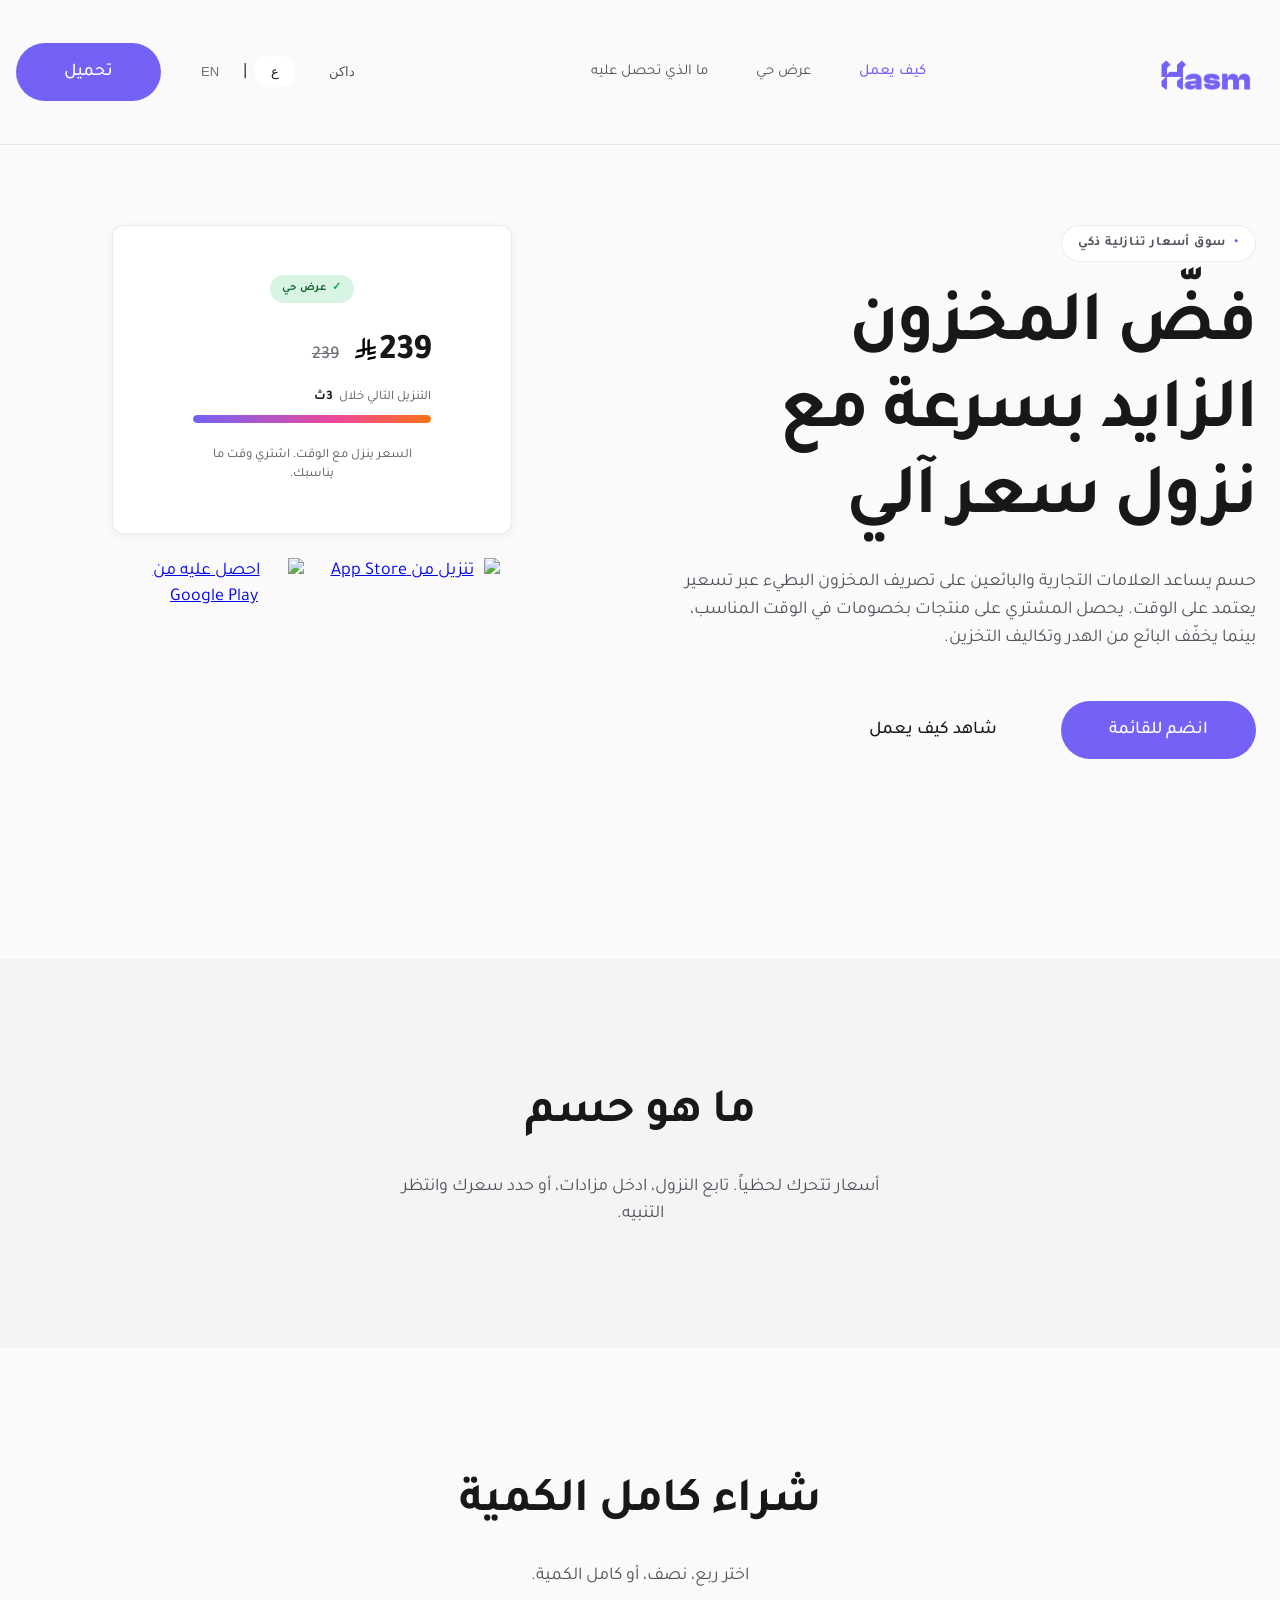
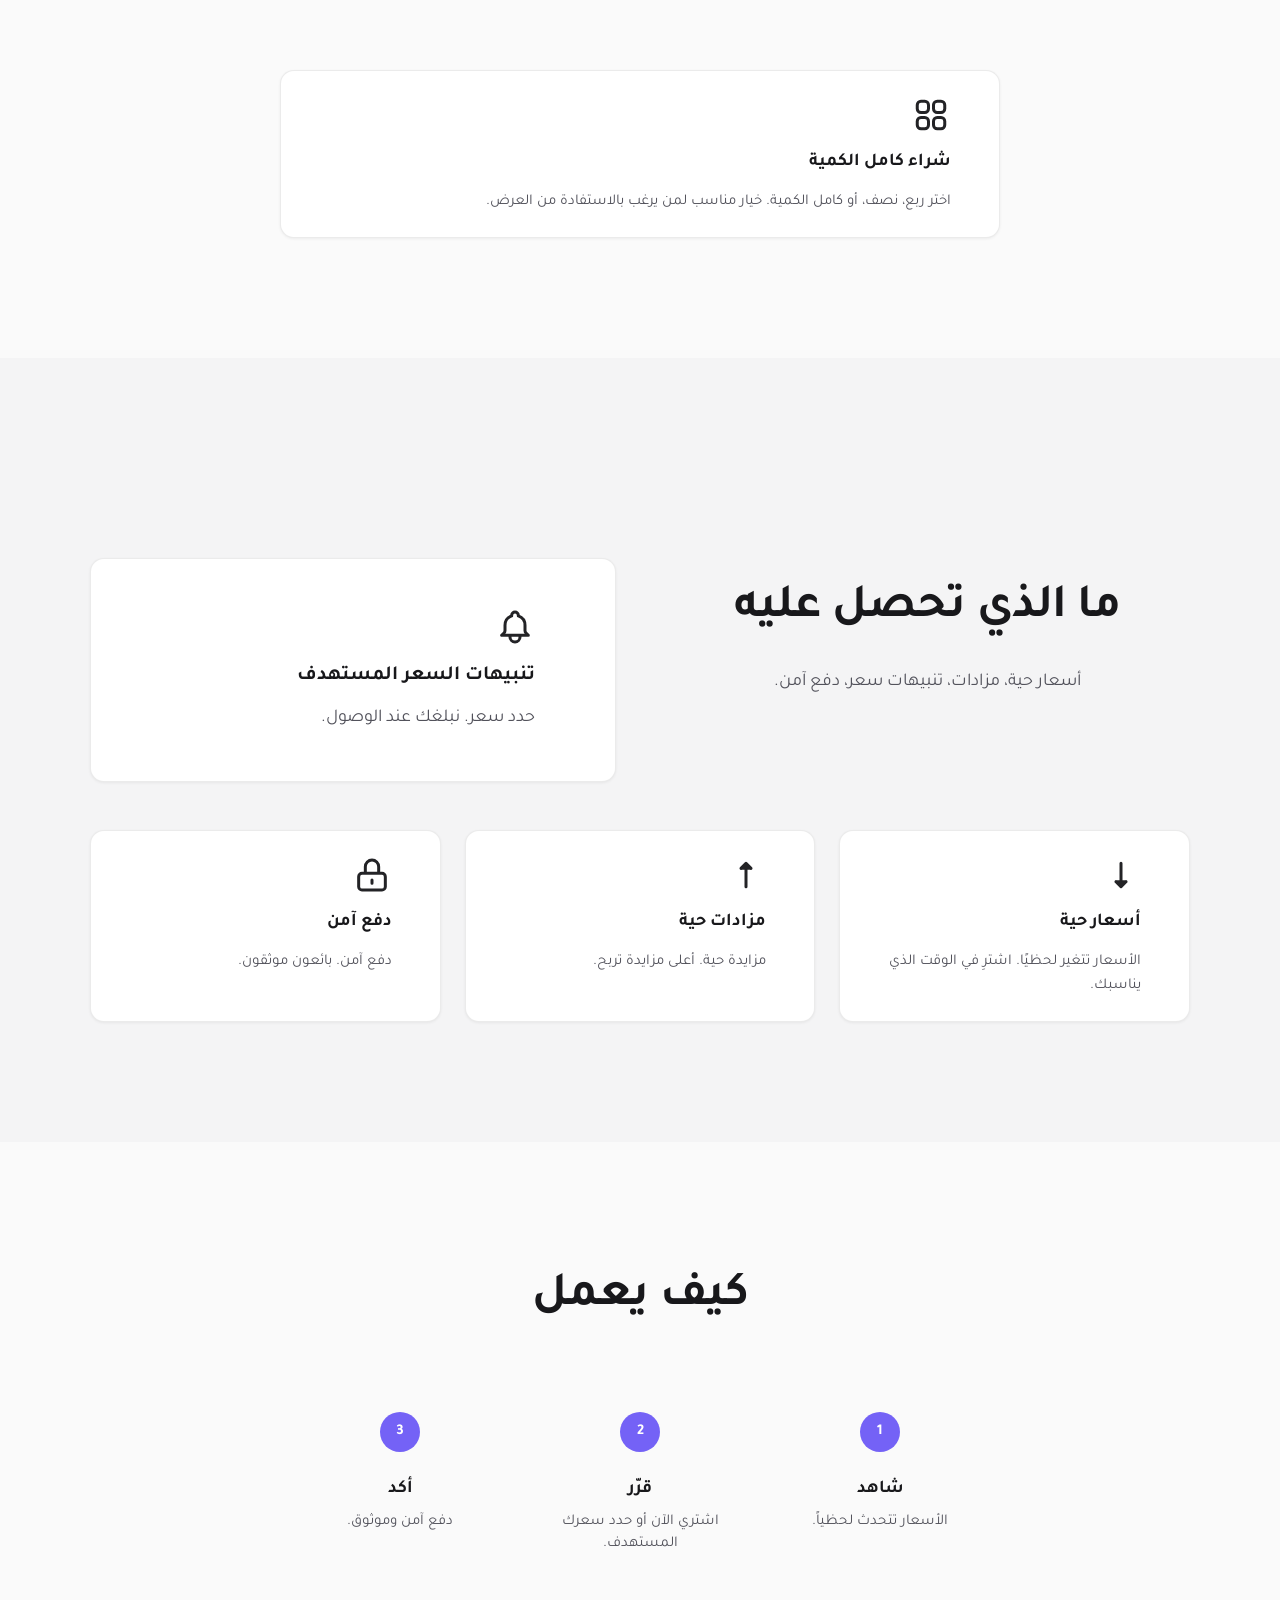
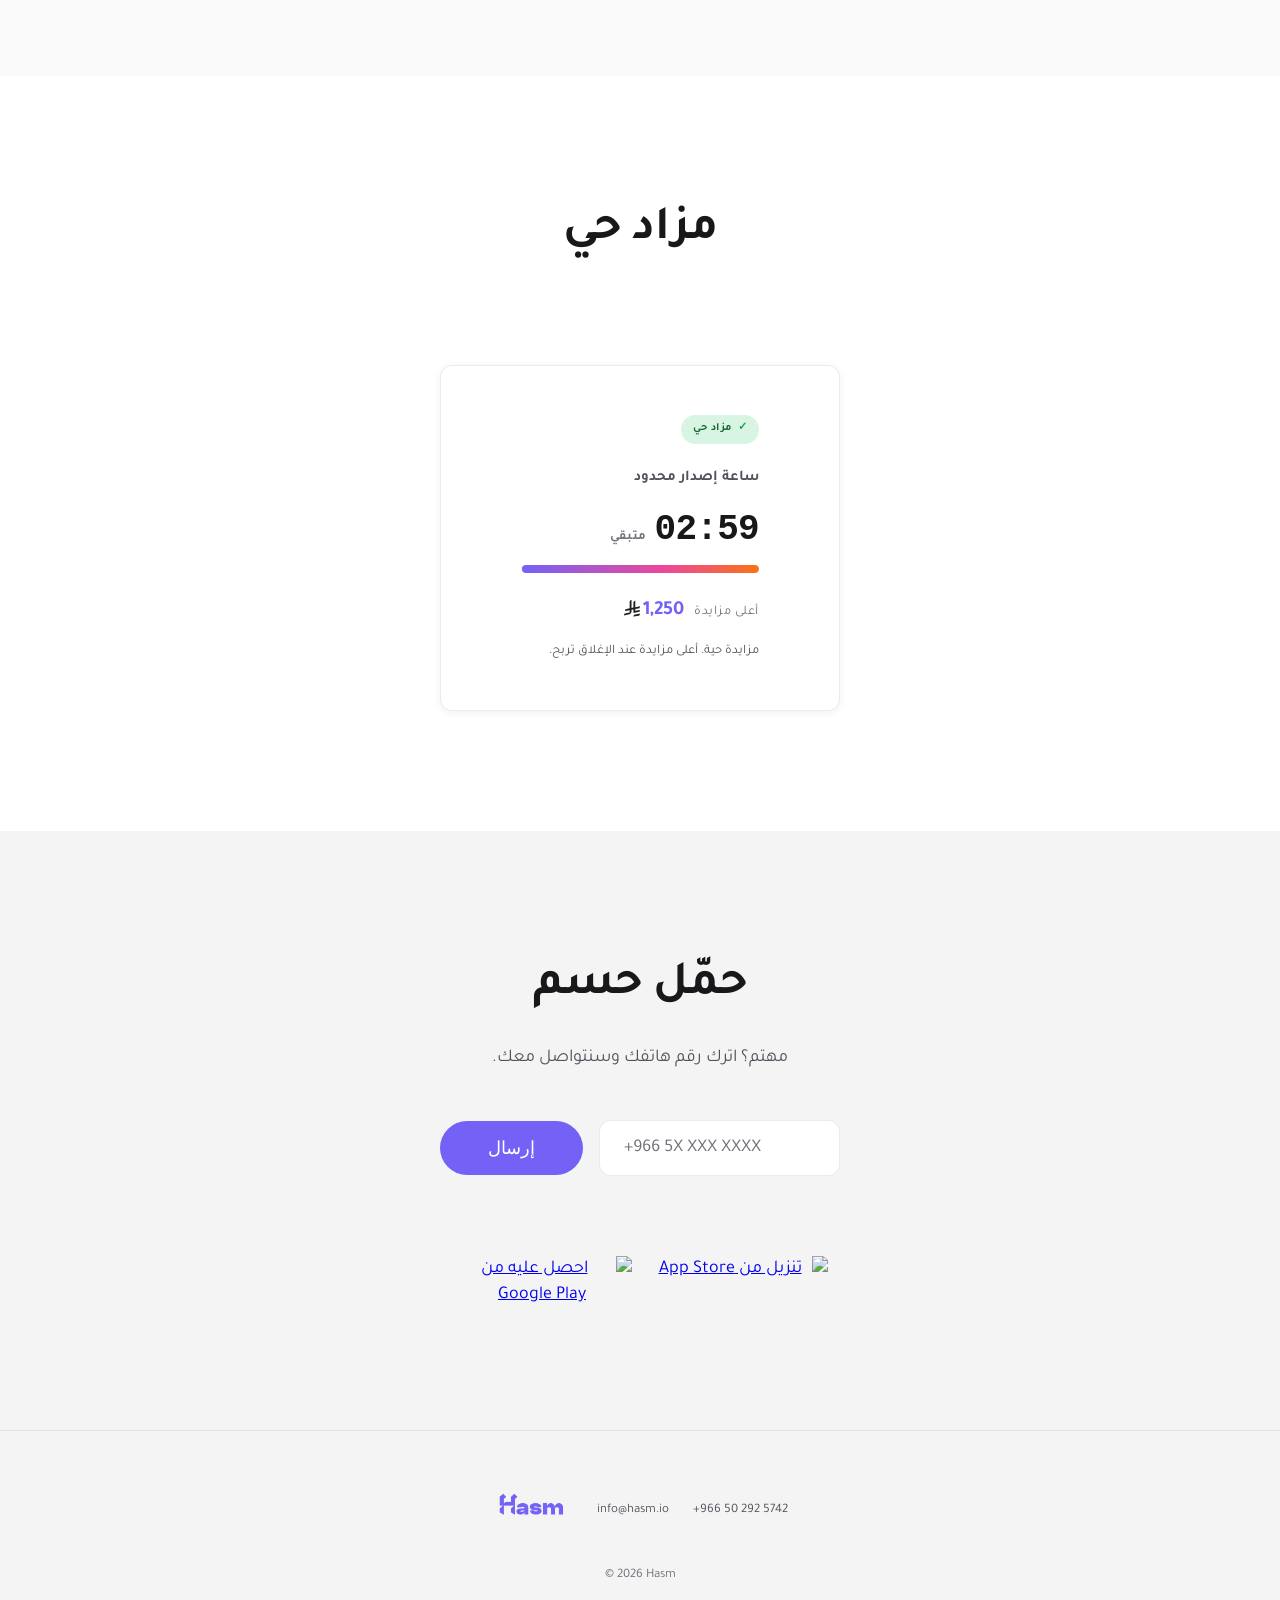
==== commit a1aa9514: "V 1.0.1" ====
--- a/index.html
+++ b/index.html
@@ -5,7 +5,7 @@
   <meta name="viewport" content="width=device-width, initial-scale=1.0, viewport-fit=cover" />
   <title>Hasm | حسم</title>
   <meta name="description" content="Live prices. Your timing. Your control." />
-  <link rel="icon" type="image/png" href="assets/Logo.png" />
+  <link rel="icon" type="image/png" href="assets/Logo-white.png" />
   <link rel="preconnect" href="https://fonts.googleapis.com" />
   <link rel="preconnect" href="https://fonts.gstatic.com" crossorigin />
   <link href="https://fonts.googleapis.com/css2?family=Tajawal:wght@300;400;500;600;700&display=swap" rel="stylesheet" />
@@ -15,7 +15,7 @@
   <header class="site-header">
     <div class="container header-inner">
       <a href="#" class="logo-link">
-        <img src="assets/Logo.png" alt="Hasm حسم" class="logo-img logo-img-header" onerror="this.style.display='none'; this.nextElementSibling.style.display='inline';" />
+        <img src="assets/Logo-white.png" alt="Hasm حسم" class="logo-img logo-img-header" onerror="this.style.display='none'; this.nextElementSibling.style.display='inline';" />
         <span class="logo-fallback">Hasm <span class="logo-ar">حسم</span></span>
       </a>
       <button type="button" class="nav-toggle" id="nav-toggle" aria-label="Menu" aria-expanded="false" aria-controls="nav-menu"></button>
@@ -99,13 +99,11 @@
               </div>
             </div>
             <div class="hero-stores store-badges store-badges-under-demo">
-              <a href="https://apps.apple.com/app/idXXXXXXXX" class="store-badge store-badge-apple" target="_blank" rel="noopener" aria-label="Download on the App Store">
-                <span class="store-badge-icon store-badge-icon-apple" aria-hidden="true"></span>
-                <span class="store-badge-text"><span class="store-badge-label"><span class="lang-content" data-lang="en">Download on the</span><span class="lang-content" data-lang="ar">تحميل من</span></span> <span class="store-badge-name">App Store</span></span>
+              <a href="https://apps.apple.com/sa/app/hasm/id6756539653" class="store-badge-image store-badge-image-apple" target="_blank" rel="noopener" aria-label="Download on the App Store">
+                <img src="https://developer.apple.com/assets/elements/badges/download-on-the-app-store.svg" alt="تنزيل من App Store" />
               </a>
-              <a href="https://play.google.com/store/apps/details?id=com.hasm.app" class="store-badge store-badge-google" target="_blank" rel="noopener" aria-label="Get it on Google Play">
-                <span class="store-badge-icon store-badge-icon-google" aria-hidden="true"></span>
-                <span class="store-badge-text"><span class="store-badge-label"><span class="lang-content" data-lang="en">Get it on</span><span class="lang-content" data-lang="ar">احصل عليه من</span></span> <span class="store-badge-name">Google Play</span></span>
+              <a href="https://play.google.com/store/apps/details?id=com.hasm.app" class="store-badge-image store-badge-image-google" target="_blank" rel="noopener" aria-label="Get it on Google Play">
+                <img src="https://upload.wikimedia.org/wikipedia/commons/7/78/Google_Play_Store_badge_EN.svg" alt="احصل عليه من Google Play" />
               </a>
             </div>
           </div>
@@ -318,13 +316,11 @@
           </button>
         </form>
         <div class="store-badges scroll-animate" data-delay="2">
-          <a href="https://apps.apple.com/app/idXXXXXXXX" class="store-badge store-badge-apple" target="_blank" rel="noopener" aria-label="Download on the App Store">
-            <span class="store-badge-icon store-badge-icon-apple" aria-hidden="true"></span>
-            <span class="store-badge-text"><span class="store-badge-label"><span class="lang-content" data-lang="en">Download on the</span><span class="lang-content" data-lang="ar">تحميل من</span></span> <span class="store-badge-name">App Store</span></span>
+          <a href="https://apps.apple.com/sa/app/hasm/id6756539653" class="store-badge-image store-badge-image-apple" target="_blank" rel="noopener" aria-label="Download on the App Store">
+            <img src="https://developer.apple.com/assets/elements/badges/download-on-the-app-store.svg" alt="تنزيل من App Store" />
           </a>
-          <a href="https://play.google.com/store/apps/details?id=com.hasm.app" class="store-badge store-badge-google" target="_blank" rel="noopener" aria-label="Get it on Google Play">
-            <span class="store-badge-icon store-badge-icon-google" aria-hidden="true"></span>
-            <span class="store-badge-text"><span class="store-badge-label"><span class="lang-content" data-lang="en">Get it on</span><span class="lang-content" data-lang="ar">احصل عليه من</span></span> <span class="store-badge-name">Google Play</span></span>
+          <a href="https://play.google.com/store/apps/details?id=com.hasm.app" class="store-badge-image store-badge-image-google" target="_blank" rel="noopener" aria-label="Get it on Google Play">
+            <img src="https://upload.wikimedia.org/wikipedia/commons/7/78/Google_Play_Store_badge_EN.svg" alt="احصل عليه من Google Play" />
           </a>
         </div>
       </div>
@@ -334,7 +330,7 @@
   <footer class="site-footer" dir="ltr">
     <div class="container footer-inner">
       <a href="#" class="logo-link logo-link-footer">
-        <img src="assets/Logo.png" alt="Hasm حسم" class="logo-img logo-img-footer" onerror="this.style.display='none'; this.nextElementSibling.style.display='inline';" />
+        <img src="assets/Logo-white.png" alt="Hasm حسم" class="logo-img logo-img-footer" onerror="this.style.display='none'; this.nextElementSibling.style.display='inline';" />
         <span class="logo-fallback">Hasm <span class="logo-ar">حسم</span></span>
       </a>
       <a href="mailto:info@hasm.io">info@hasm.io</a>
--- a/styles.css
+++ b/styles.css
@@ -1239,6 +1239,32 @@
   gap: var(--space-sm);
   justify-content: center;
   align-items: center;
+}
+
+.store-badge-image {
+  display: inline-flex;
+  align-items: center;
+  justify-content: center;
+  width: 180px;
+  height: 54px;
+}
+
+.store-badge-image img {
+  width: 100%;
+  height: 100%;
+  object-fit: contain;
+  display: block;
+}
+
+.store-badge-image-apple img {
+  width: 100%;
+  height: 100%;
+}
+
+.store-badge-image-google img {
+  width: 100%;
+  height: 100%;
+  margin-top: 0;
 }
 
 .store-badge {
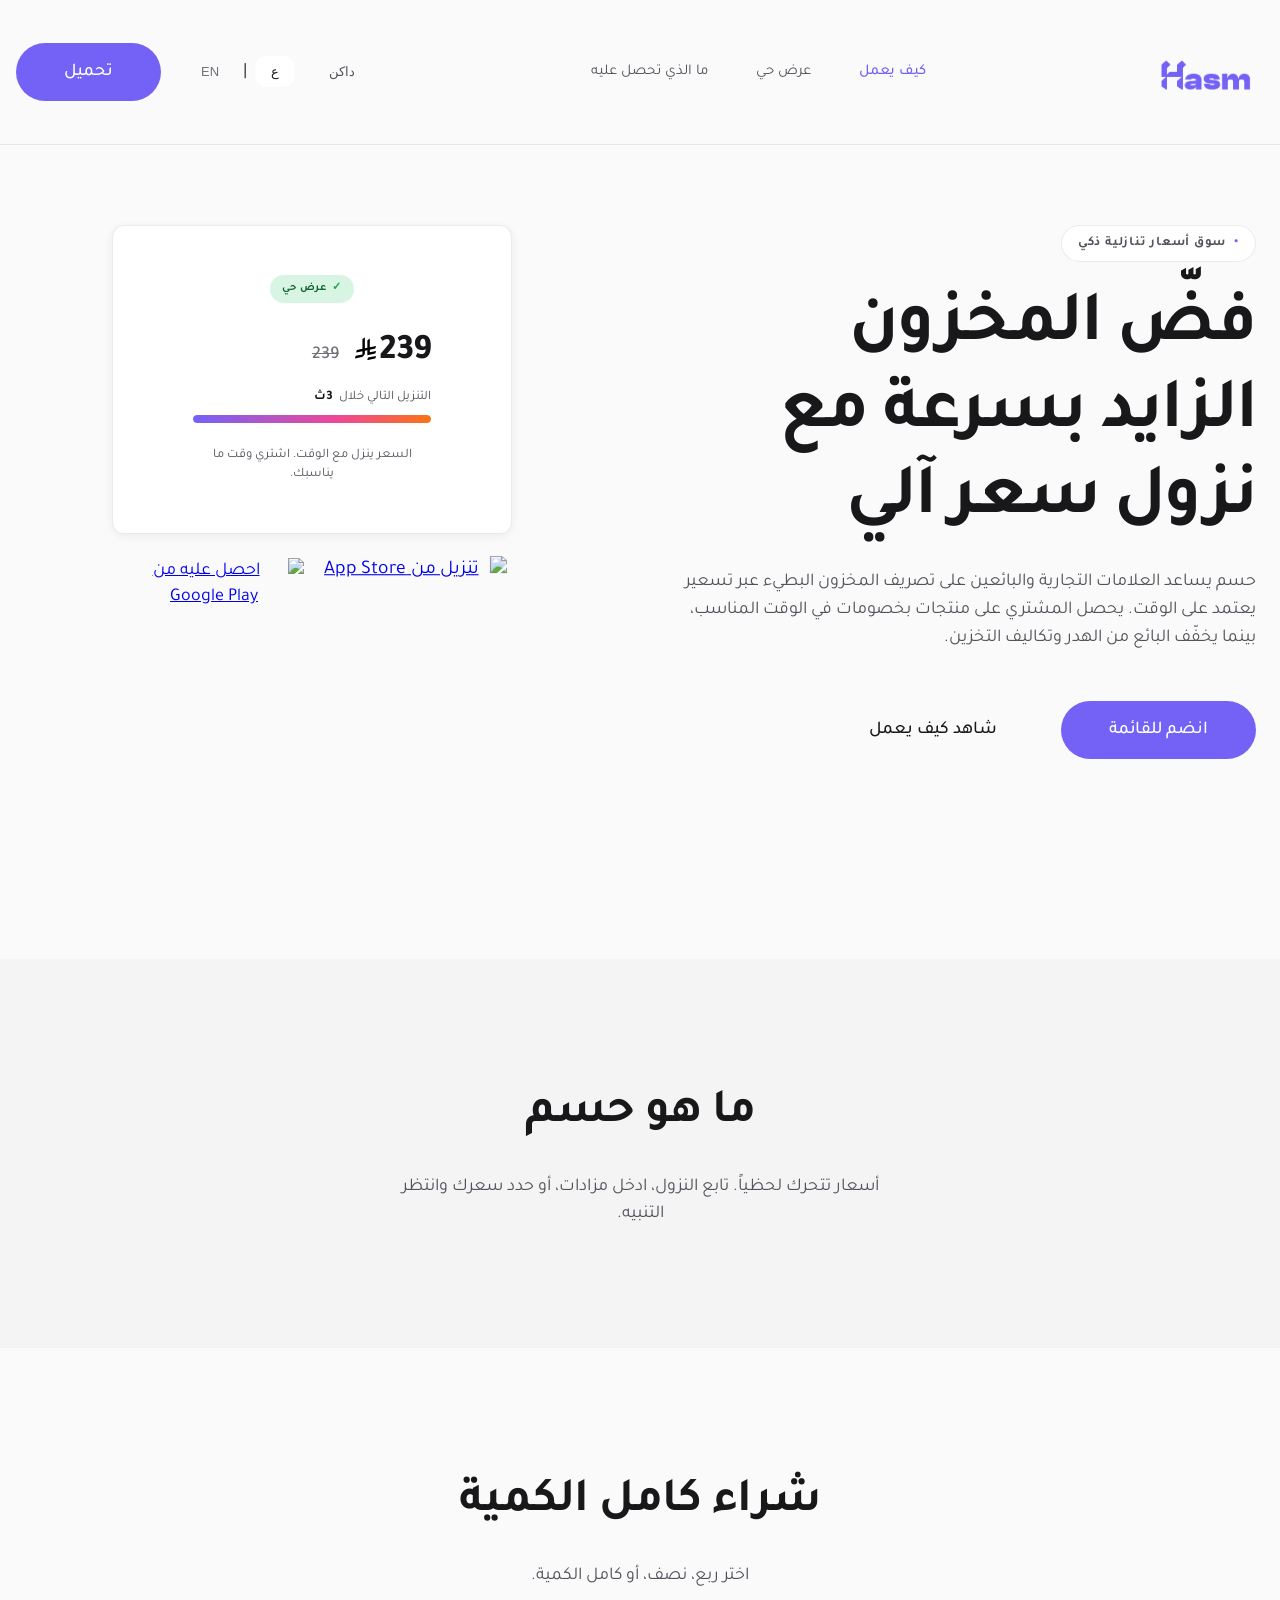
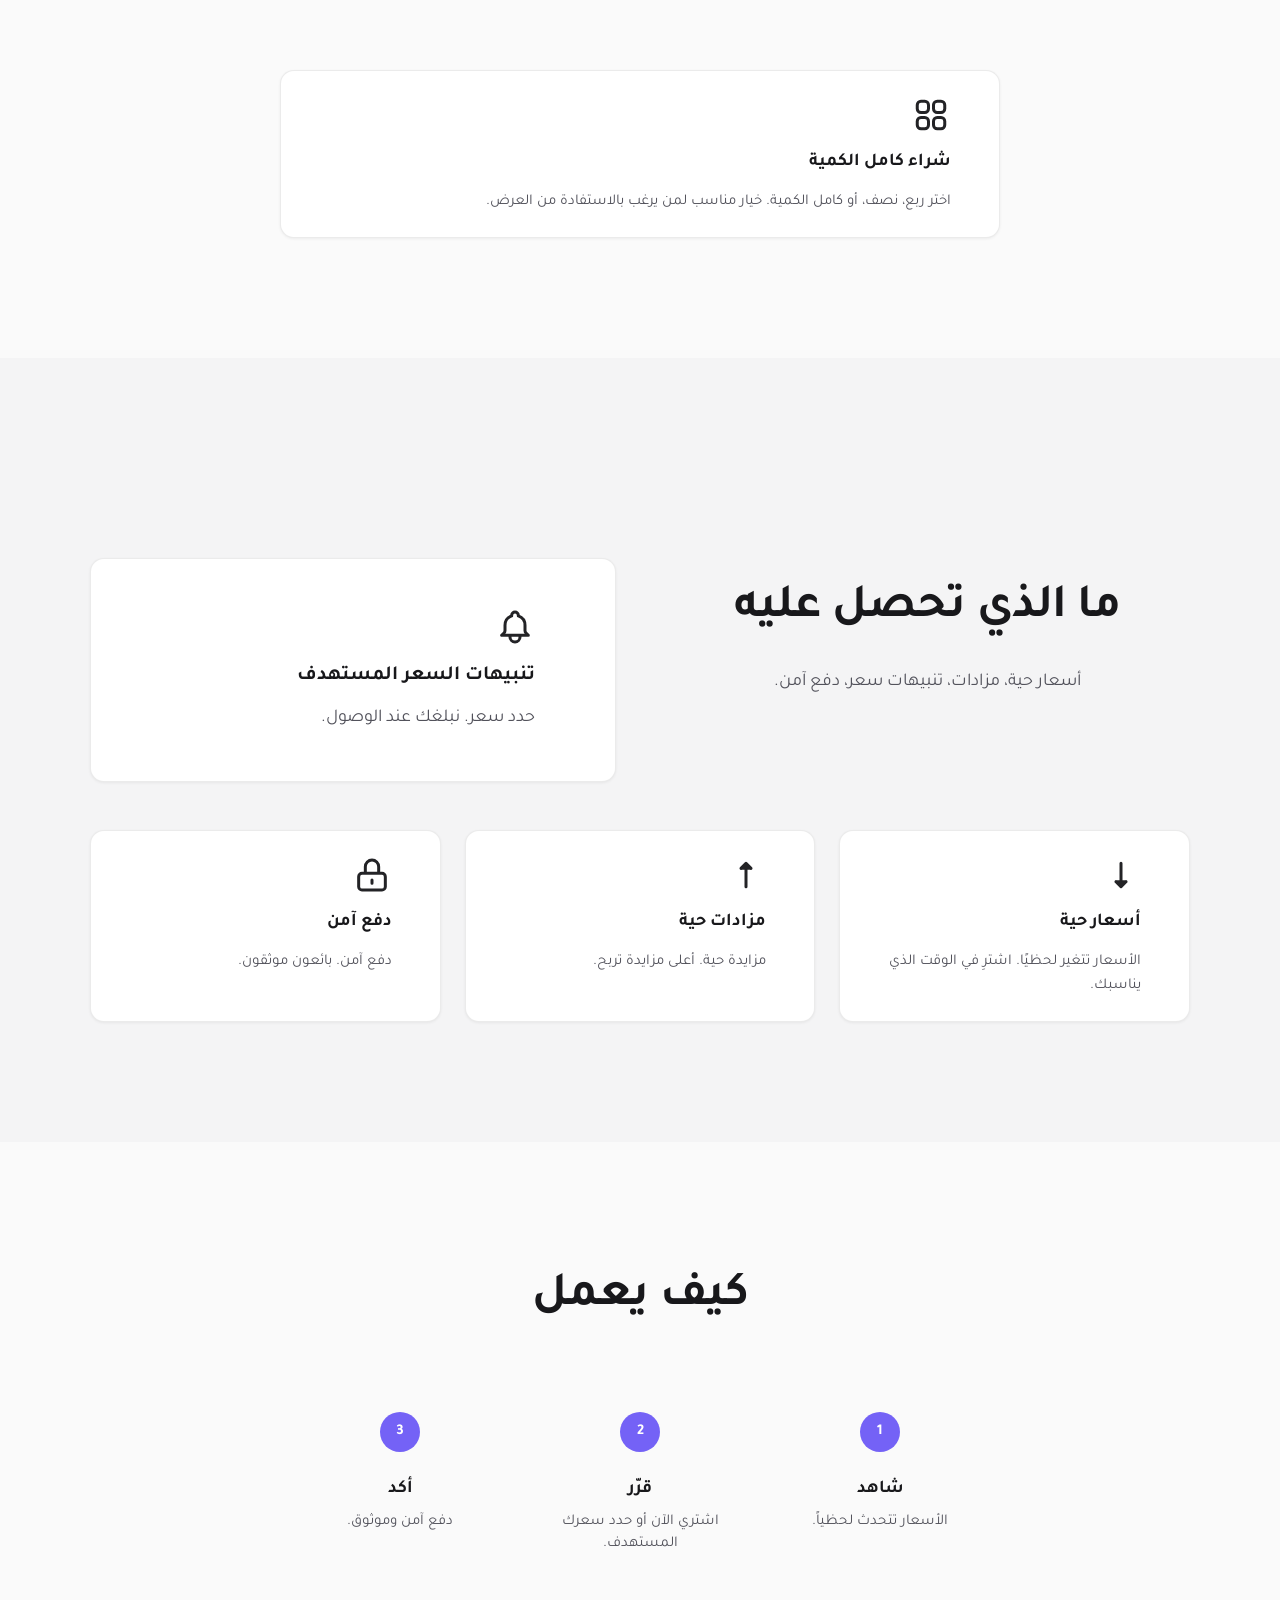
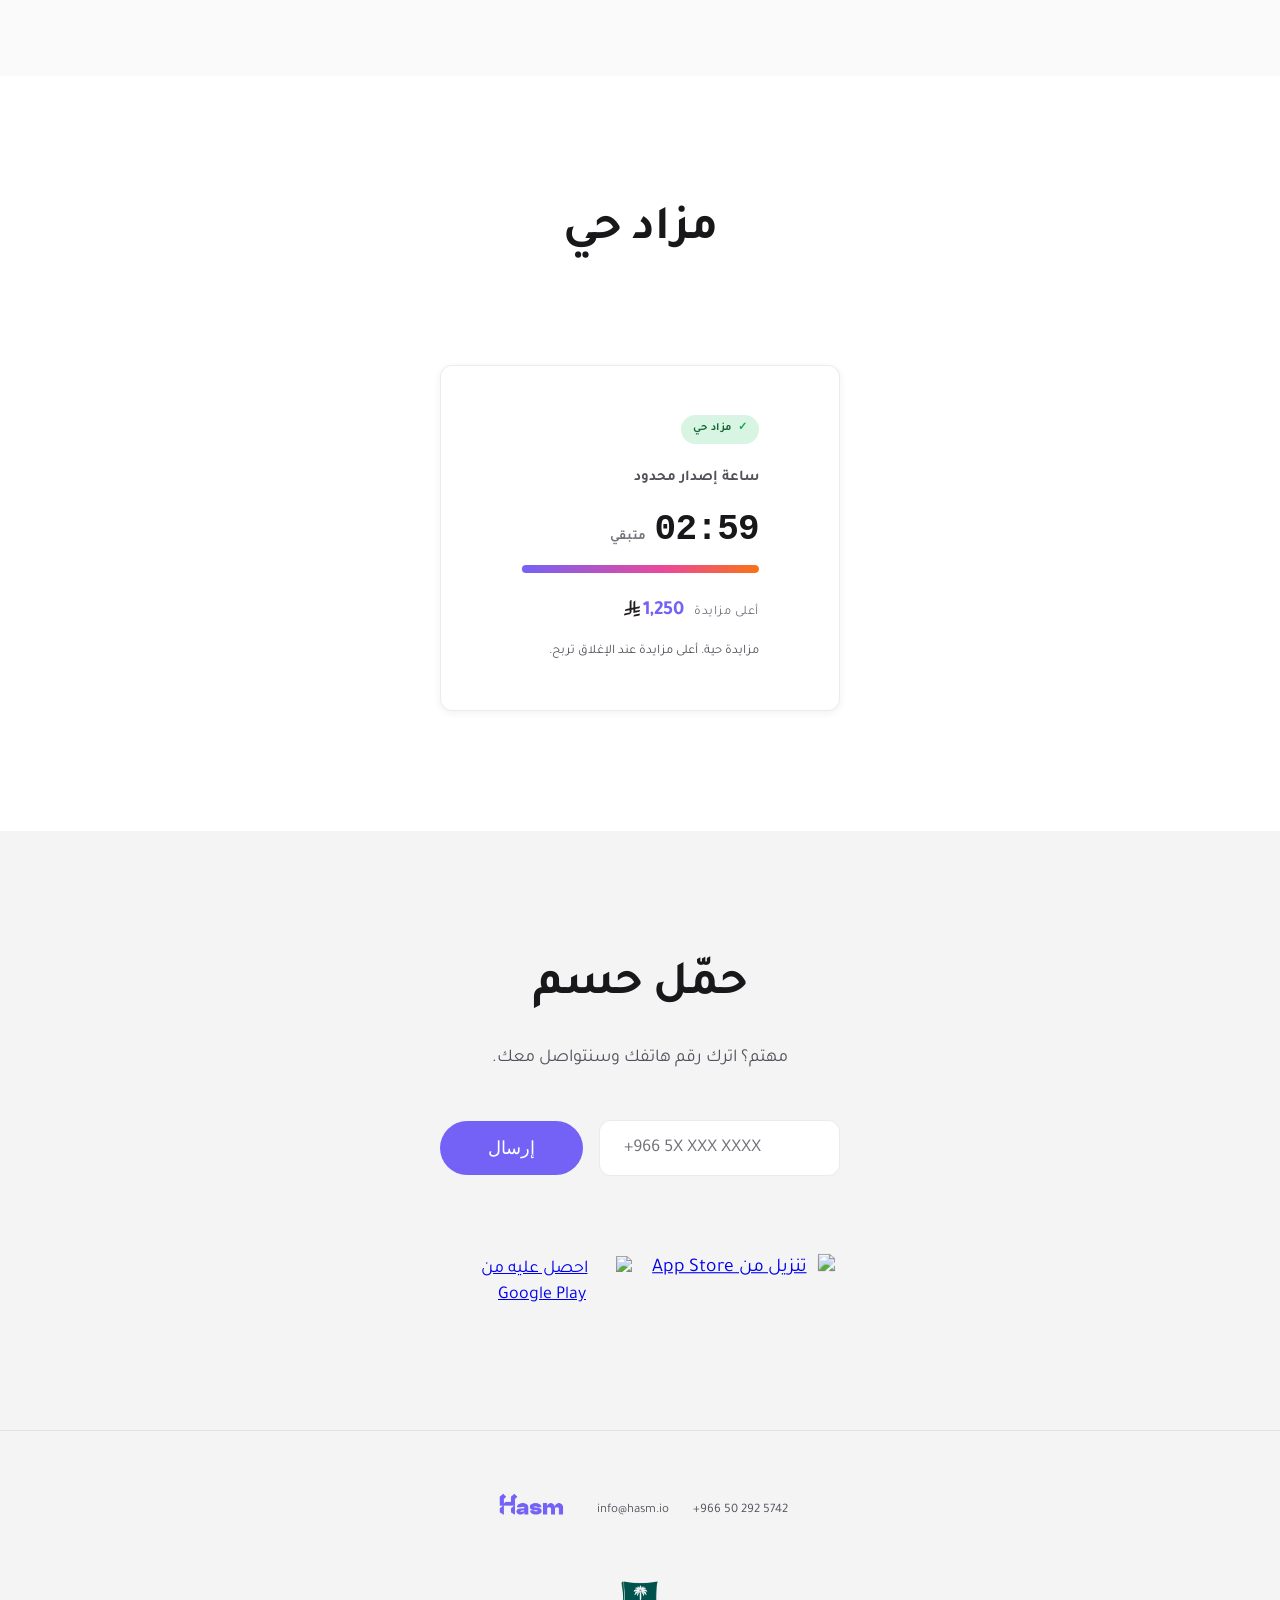
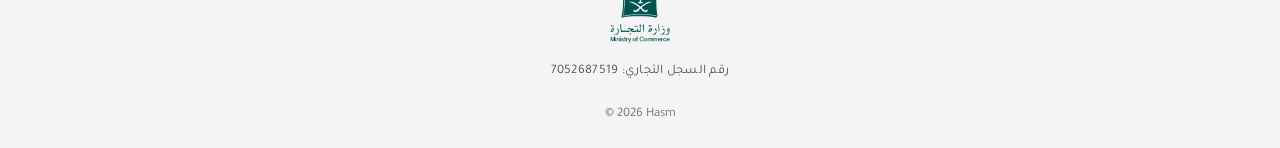
==== commit 72e42cfd: "add cr number" ====
--- a/index.html
+++ b/index.html
@@ -5,7 +5,7 @@
   <meta name="viewport" content="width=device-width, initial-scale=1.0, viewport-fit=cover" />
   <title>Hasm | حسم</title>
   <meta name="description" content="Live prices. Your timing. Your control." />
-  <link rel="icon" type="image/png" href="assets/Logo-white.png" />
+  <link rel="icon" type="image/png" href="assets/Logo.png" />
   <link rel="preconnect" href="https://fonts.googleapis.com" />
   <link rel="preconnect" href="https://fonts.gstatic.com" crossorigin />
   <link href="https://fonts.googleapis.com/css2?family=Tajawal:wght@300;400;500;600;700&display=swap" rel="stylesheet" />
@@ -15,7 +15,7 @@
   <header class="site-header">
     <div class="container header-inner">
       <a href="#" class="logo-link">
-        <img src="assets/Logo-white.png" alt="Hasm حسم" class="logo-img logo-img-header" onerror="this.style.display='none'; this.nextElementSibling.style.display='inline';" />
+        <img src="assets/Logo.png" alt="Hasm حسم" class="logo-img logo-img-header" onerror="this.style.display='none'; this.nextElementSibling.style.display='inline';" />
         <span class="logo-fallback">Hasm <span class="logo-ar">حسم</span></span>
       </a>
       <button type="button" class="nav-toggle" id="nav-toggle" aria-label="Menu" aria-expanded="false" aria-controls="nav-menu"></button>
@@ -330,11 +330,18 @@
   <footer class="site-footer" dir="ltr">
     <div class="container footer-inner">
       <a href="#" class="logo-link logo-link-footer">
-        <img src="assets/Logo-white.png" alt="Hasm حسم" class="logo-img logo-img-footer" onerror="this.style.display='none'; this.nextElementSibling.style.display='inline';" />
+        <img src="assets/Logo.png" alt="Hasm حسم" class="logo-img logo-img-footer" onerror="this.style.display='none'; this.nextElementSibling.style.display='inline';" />
         <span class="logo-fallback">Hasm <span class="logo-ar">حسم</span></span>
       </a>
       <a href="mailto:info@hasm.io">info@hasm.io</a>
       <a href="tel:+966502925742">+966 50 292 5742</a>
+      <div class="footer-compliance">
+        <img src="assets/Ministry-of-Commerce.png" alt="Ministry of Commerce | وزارة التجارة" class="footer-compliance-logo" />
+        <p class="footer-cr">
+          <span class="lang-content" data-lang="en">Commercial Registration Number: 7052687519</span>
+          <span class="lang-content" data-lang="ar">رقم السجل التجاري: 7052687519</span>
+        </p>
+      </div>
       <p class="footer-copy">© <span id="year"></span> Hasm</p>
     </div>
   </footer>
--- a/styles.css
+++ b/styles.css
@@ -1259,6 +1259,9 @@
 .store-badge-image-apple img {
   width: 100%;
   height: 100%;
+  /* Apple SVG has extra built-in side padding, so it looks smaller. */
+  transform: scale(1.08);
+  transform-origin: center;
 }
 
 .store-badge-image-google img {
@@ -1534,6 +1537,31 @@
   margin: 0;
   width: 100%;
   text-align: center;
+}
+
+.footer-compliance {
+  width: 100%;
+  display: flex;
+  flex-direction: column;
+  align-items: center;
+  gap: 8px;
+  margin-top: 4px;
+}
+
+.footer-compliance-logo {
+  width: auto;
+  height: 84px;
+  max-width: min(320px, 86vw);
+  object-fit: contain;
+}
+
+.footer-cr {
+  margin: 0;
+  font-size: var(--text-caption);
+  color: var(--text-secondary);
+  letter-spacing: 0.02em;
+  text-align: center;
+  direction: rtl;
 }
 
 /* ----- Lang content visibility ----- */
@@ -1584,7 +1612,8 @@
 .auction-demo-tagline .lang-content.visible,
 .get-card-title .lang-content.visible,
 .get-card-desc .lang-content.visible,
-.store-badge-label .lang-content.visible {
+.store-badge-label .lang-content.visible,
+.footer-cr .lang-content.visible {
   display: inline;
 }
 
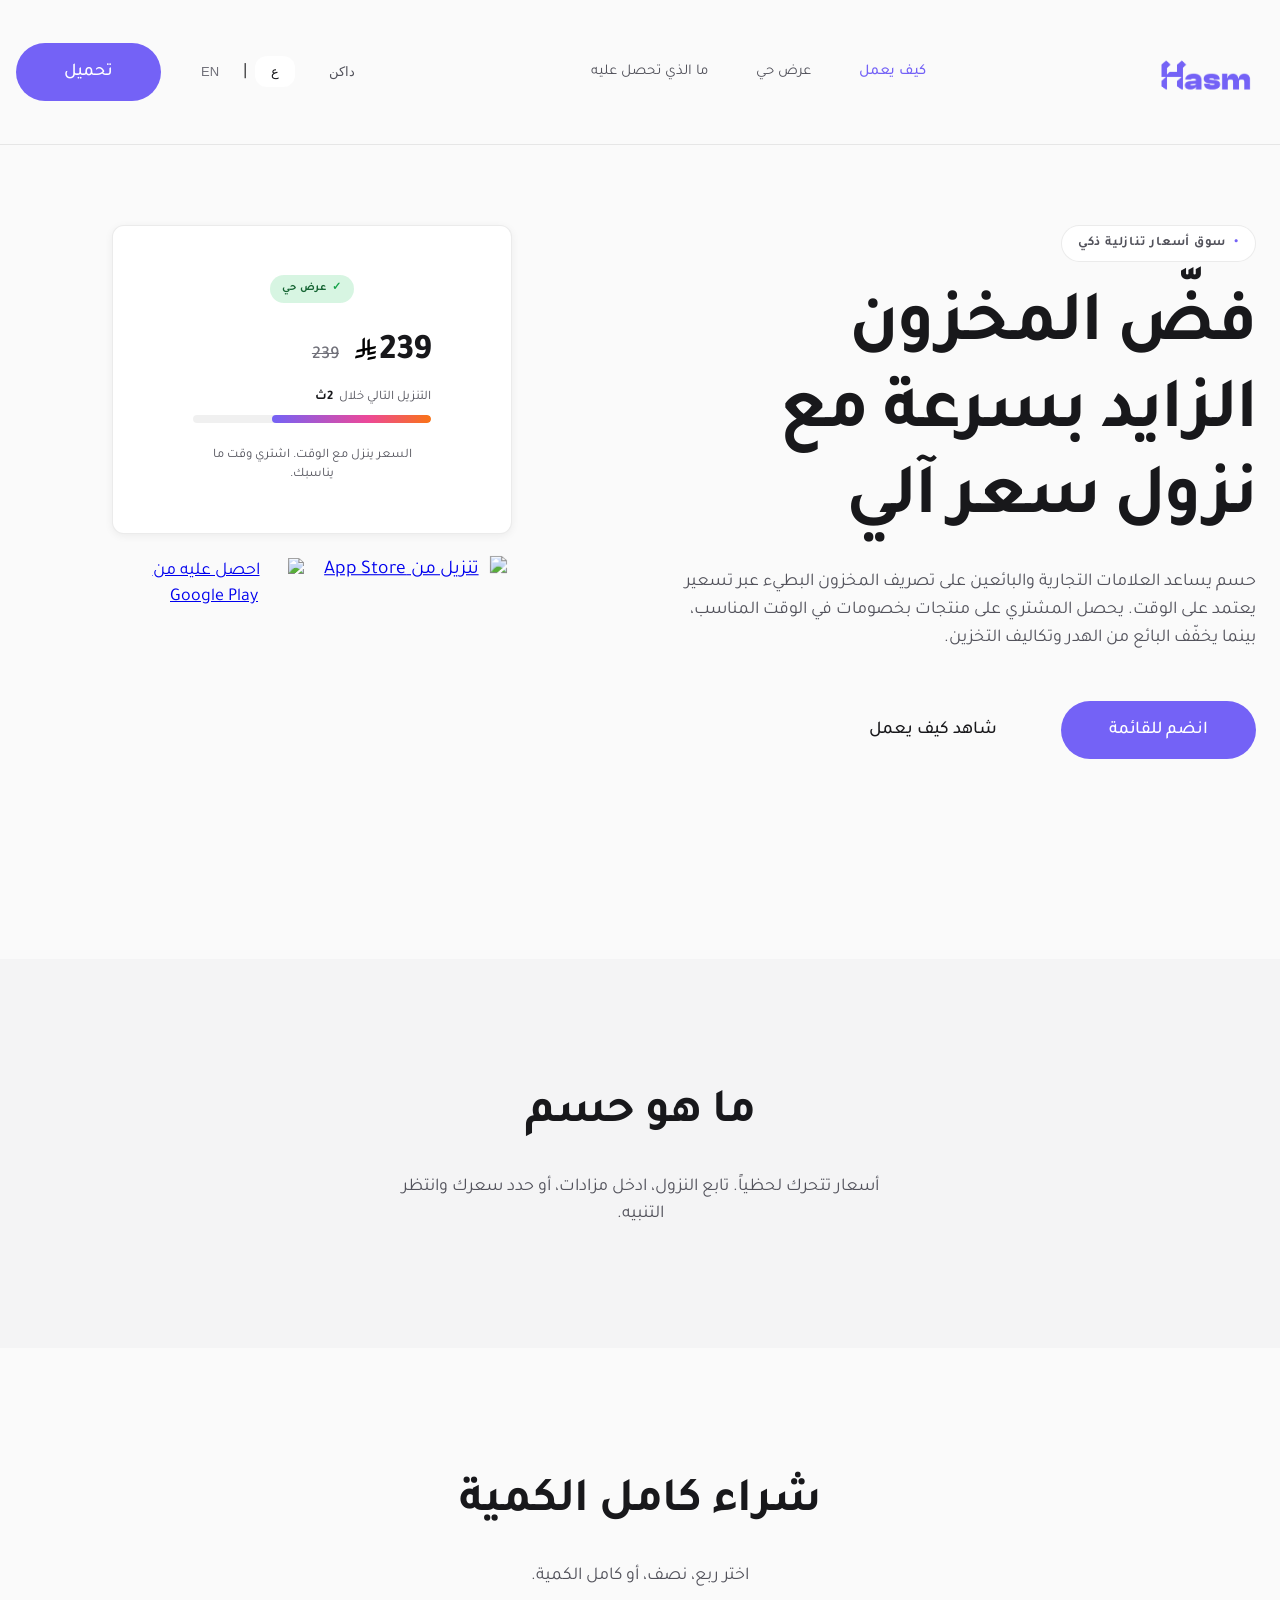
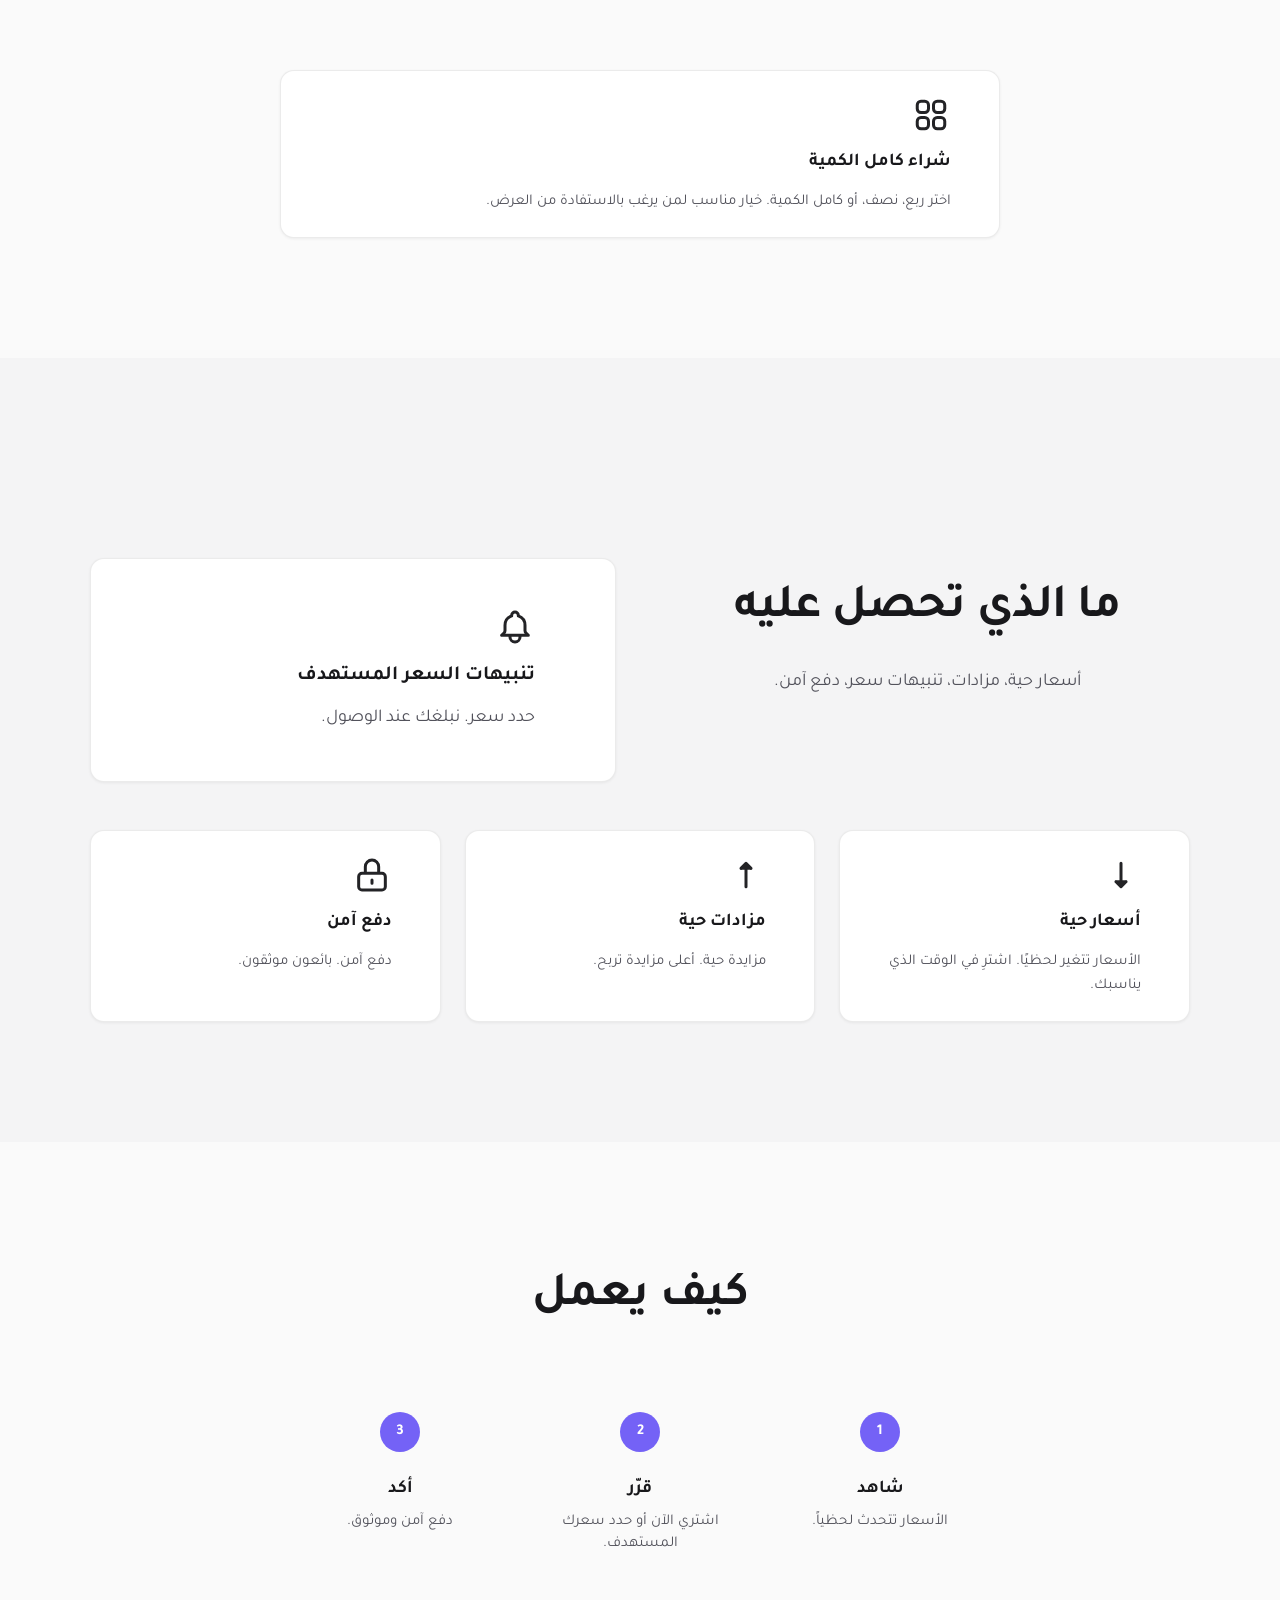
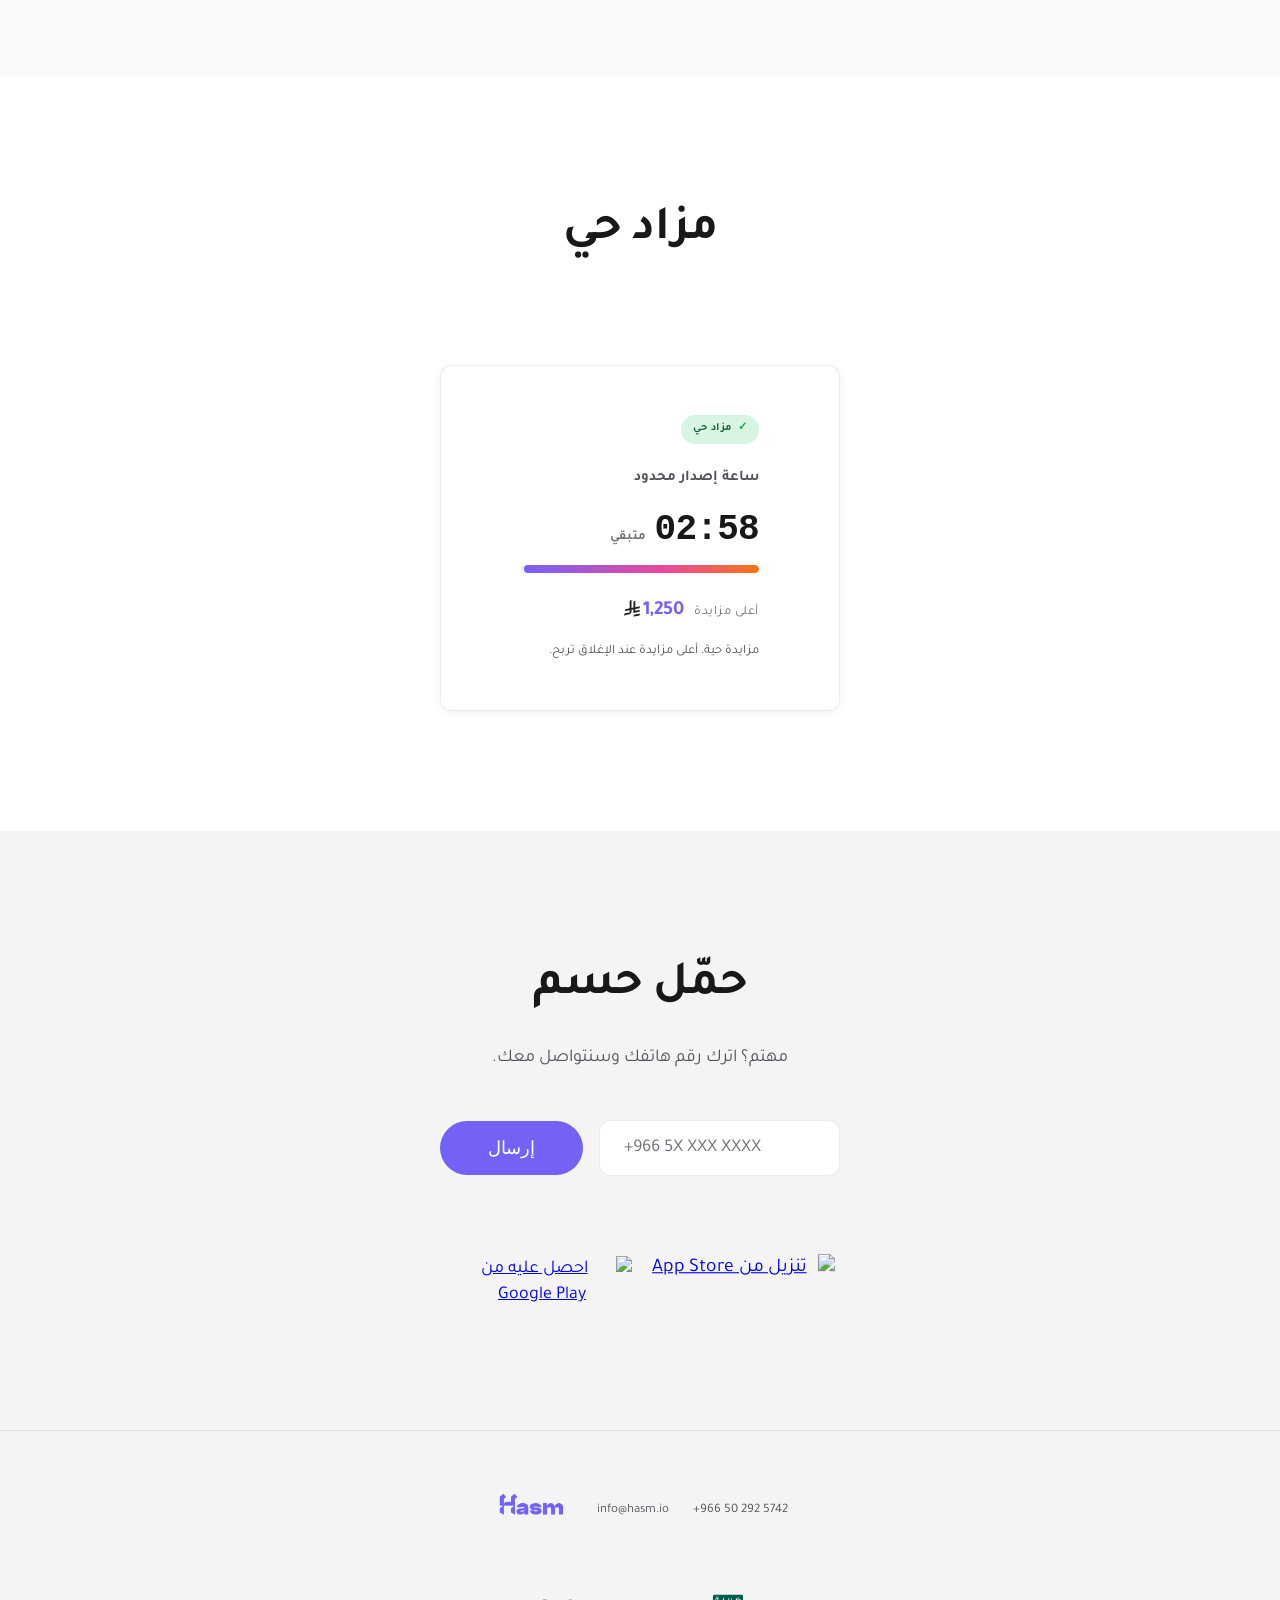
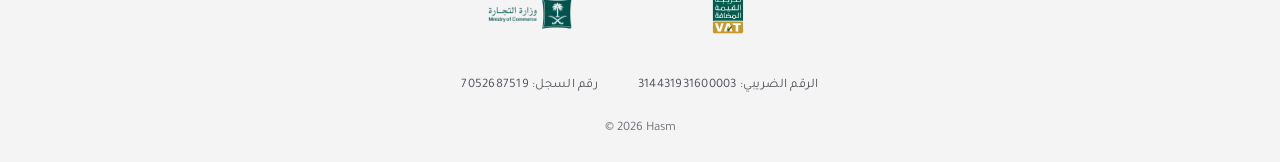
==== commit 05ba6514: "🎉 Fixing footer" ====
--- a/index.html
+++ b/index.html
@@ -102,7 +102,7 @@
               <a href="https://apps.apple.com/sa/app/hasm/id6756539653" class="store-badge-image store-badge-image-apple" target="_blank" rel="noopener" aria-label="Download on the App Store">
                 <img src="https://developer.apple.com/assets/elements/badges/download-on-the-app-store.svg" alt="تنزيل من App Store" />
               </a>
-              <a href="https://play.google.com/store/apps/details?id=com.hasm.app" class="store-badge-image store-badge-image-google" target="_blank" rel="noopener" aria-label="Get it on Google Play">
+              <a href="https://play.google.com/store/apps/details?id=com.hasm.app&pcampaignid=web_share" class="store-badge-image store-badge-image-google" target="_blank" rel="noopener" aria-label="Get it on Google Play">
                 <img src="https://upload.wikimedia.org/wikipedia/commons/7/78/Google_Play_Store_badge_EN.svg" alt="احصل عليه من Google Play" />
               </a>
             </div>
@@ -319,7 +319,7 @@
           <a href="https://apps.apple.com/sa/app/hasm/id6756539653" class="store-badge-image store-badge-image-apple" target="_blank" rel="noopener" aria-label="Download on the App Store">
             <img src="https://developer.apple.com/assets/elements/badges/download-on-the-app-store.svg" alt="تنزيل من App Store" />
           </a>
-          <a href="https://play.google.com/store/apps/details?id=com.hasm.app" class="store-badge-image store-badge-image-google" target="_blank" rel="noopener" aria-label="Get it on Google Play">
+          <a href="https://play.google.com/store/apps/details?id=com.hasm.app&pcampaignid=web_share" class="store-badge-image store-badge-image-google" target="_blank" rel="noopener" aria-label="Get it on Google Play">
             <img src="https://upload.wikimedia.org/wikipedia/commons/7/78/Google_Play_Store_badge_EN.svg" alt="احصل عليه من Google Play" />
           </a>
         </div>
@@ -336,10 +336,15 @@
       <a href="mailto:info@hasm.io">info@hasm.io</a>
       <a href="tel:+966502925742">+966 50 292 5742</a>
       <div class="footer-compliance">
-        <img src="assets/Ministry-of-Commerce.png" alt="Ministry of Commerce | وزارة التجارة" class="footer-compliance-logo" />
-        <p class="footer-cr">
-          <span class="lang-content" data-lang="en">Commercial Registration Number: 7052687519</span>
-          <span class="lang-content" data-lang="ar">رقم السجل التجاري: 7052687519</span>
+        <img src="assets/Ministry-of-Commerce.png" alt="Ministry of Commerce | وزارة التجارة" class="footer-compliance-logo footer-compliance-logo-moc" />
+        <img src="assets/VAT.png" alt="VAT | ضريبة القيمة المضافة" class="footer-compliance-logo footer-compliance-logo-vat" />
+        <p class="footer-compliance-number footer-compliance-number-moc">
+          <span class="lang-content" data-lang="en">CR Number: 7052687519</span>
+          <span class="lang-content" data-lang="ar">رقم السجل: 7052687519</span>
+        </p>
+        <p class="footer-compliance-number footer-compliance-number-vat">
+          <span class="lang-content" data-lang="en">VAT Number: 314431931600003</span>
+          <span class="lang-content" data-lang="ar">الرقم الضريبي: 314431931600003</span>
         </p>
       </div>
       <p class="footer-copy">© <span id="year"></span> Hasm</p>
--- a/styles.css
+++ b/styles.css
@@ -1541,27 +1541,51 @@
 
 .footer-compliance {
   width: 100%;
-  display: flex;
-  flex-direction: column;
+  display: grid;
+  grid-template-columns: auto auto;
+  column-gap: clamp(20px, 6vw, 40px);
+  row-gap: 6px;
+  justify-content: center;
+  justify-items: center;
   align-items: center;
-  gap: 8px;
-  margin-top: 4px;
-}
-
-.footer-compliance-logo {
+  margin-top: -8px;
+}
+
+.footer-compliance-logo-moc {
+  grid-row: 1;
+  grid-column: 1;
+  height: 112px;
   width: auto;
-  height: 84px;
-  max-width: min(320px, 86vw);
+  max-width: min(240px, 44vw);
   object-fit: contain;
 }
 
-.footer-cr {
+.footer-compliance-logo-vat {
+  grid-row: 1;
+  grid-column: 2;
+  height: 48px;
+  width: auto;
+  object-fit: contain;
+}
+
+.footer-compliance-number-moc {
+  grid-row: 2;
+  grid-column: 1;
+}
+
+.footer-compliance-number-vat {
+  grid-row: 2;
+  grid-column: 2;
+}
+
+.footer-compliance-number {
   margin: 0;
   font-size: var(--text-caption);
   color: var(--text-secondary);
   letter-spacing: 0.02em;
   text-align: center;
   direction: rtl;
+  white-space: nowrap;
 }
 
 /* ----- Lang content visibility ----- */
@@ -1613,7 +1637,7 @@
 .get-card-title .lang-content.visible,
 .get-card-desc .lang-content.visible,
 .store-badge-label .lang-content.visible,
-.footer-cr .lang-content.visible {
+.footer-compliance-number .lang-content.visible {
   display: inline;
 }
 
@@ -2017,6 +2041,24 @@
     max-width: min(280px, 80vw);
   }
 
+  .footer-compliance {
+    column-gap: 12px;
+  }
+
+  .footer-compliance-logo-moc {
+    height: 96px;
+    max-width: min(200px, 46vw);
+  }
+
+  .footer-compliance-logo-vat {
+    height: 42px;
+  }
+
+  .footer-compliance-number {
+    white-space: normal;
+    font-size: 0.7rem;
+  }
+
   .cta-title {
     font-size: clamp(1.5rem, 6vw, 2.25rem);
   }
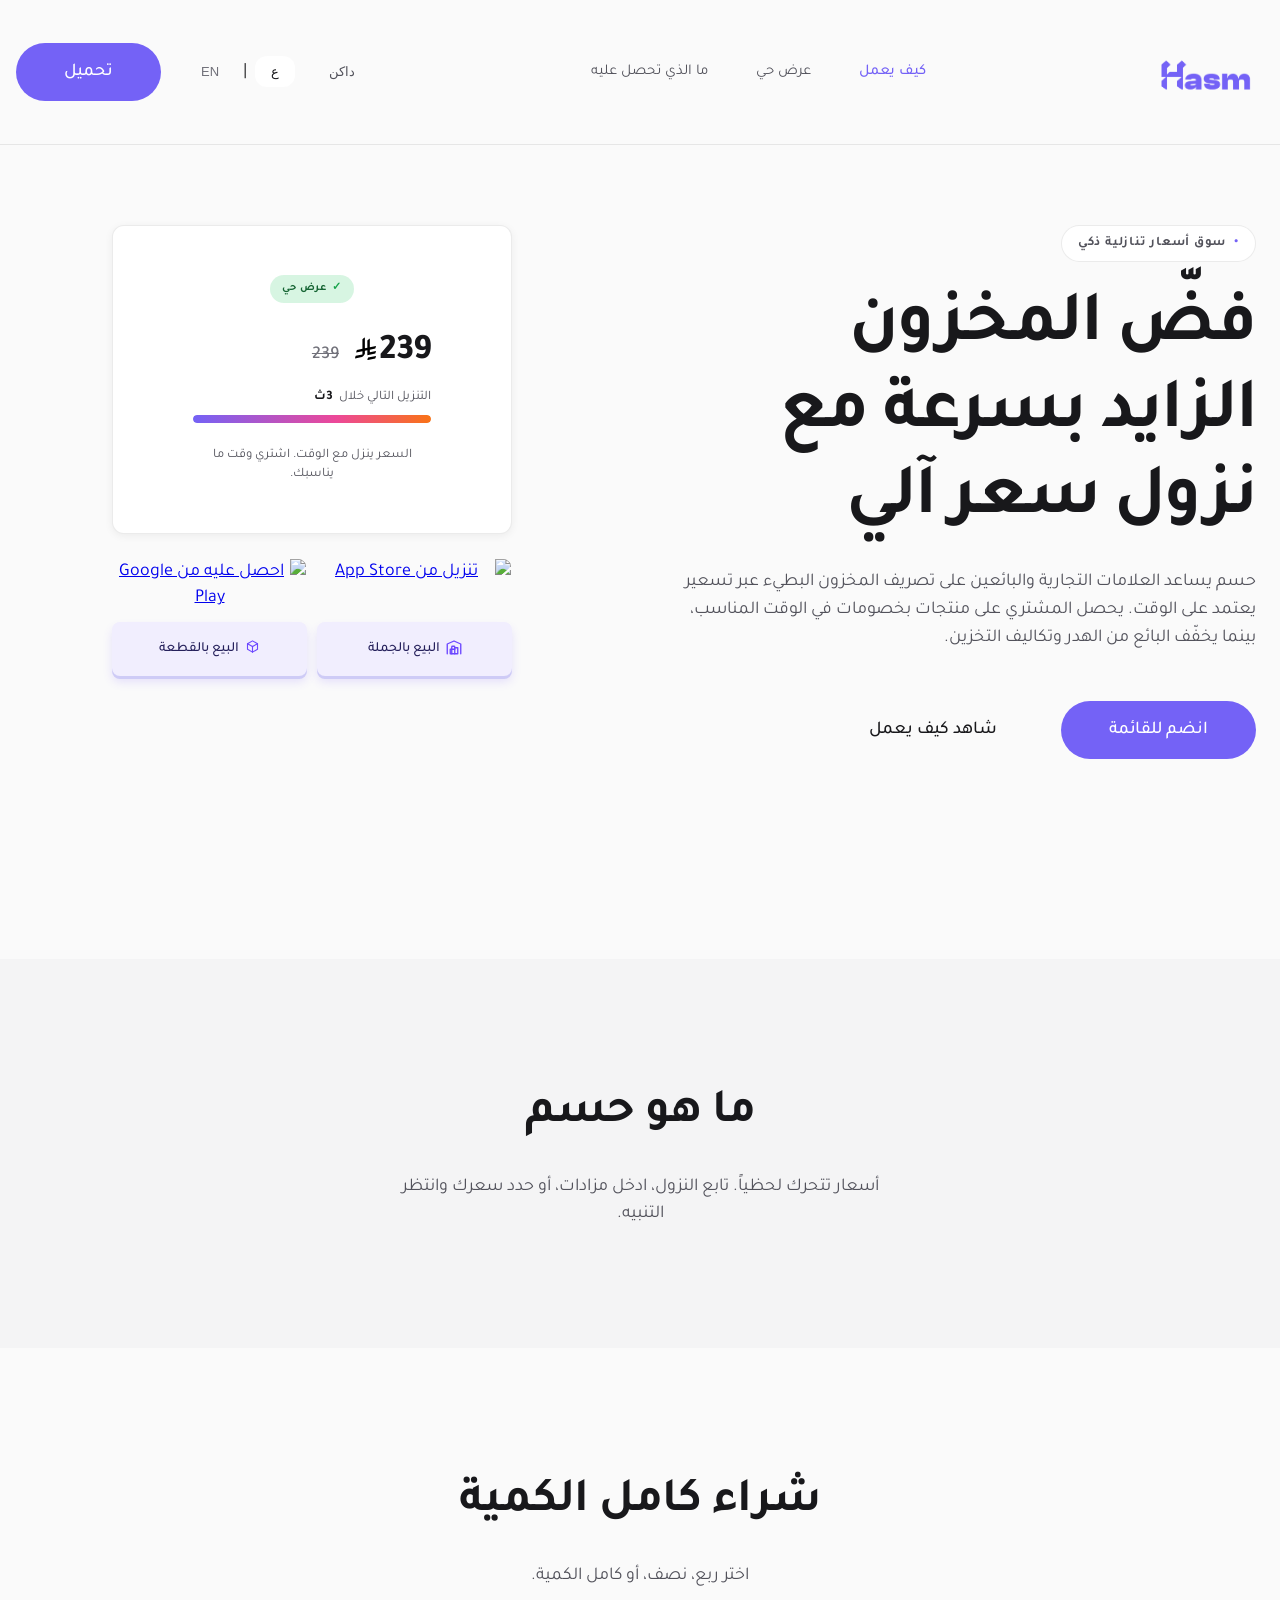
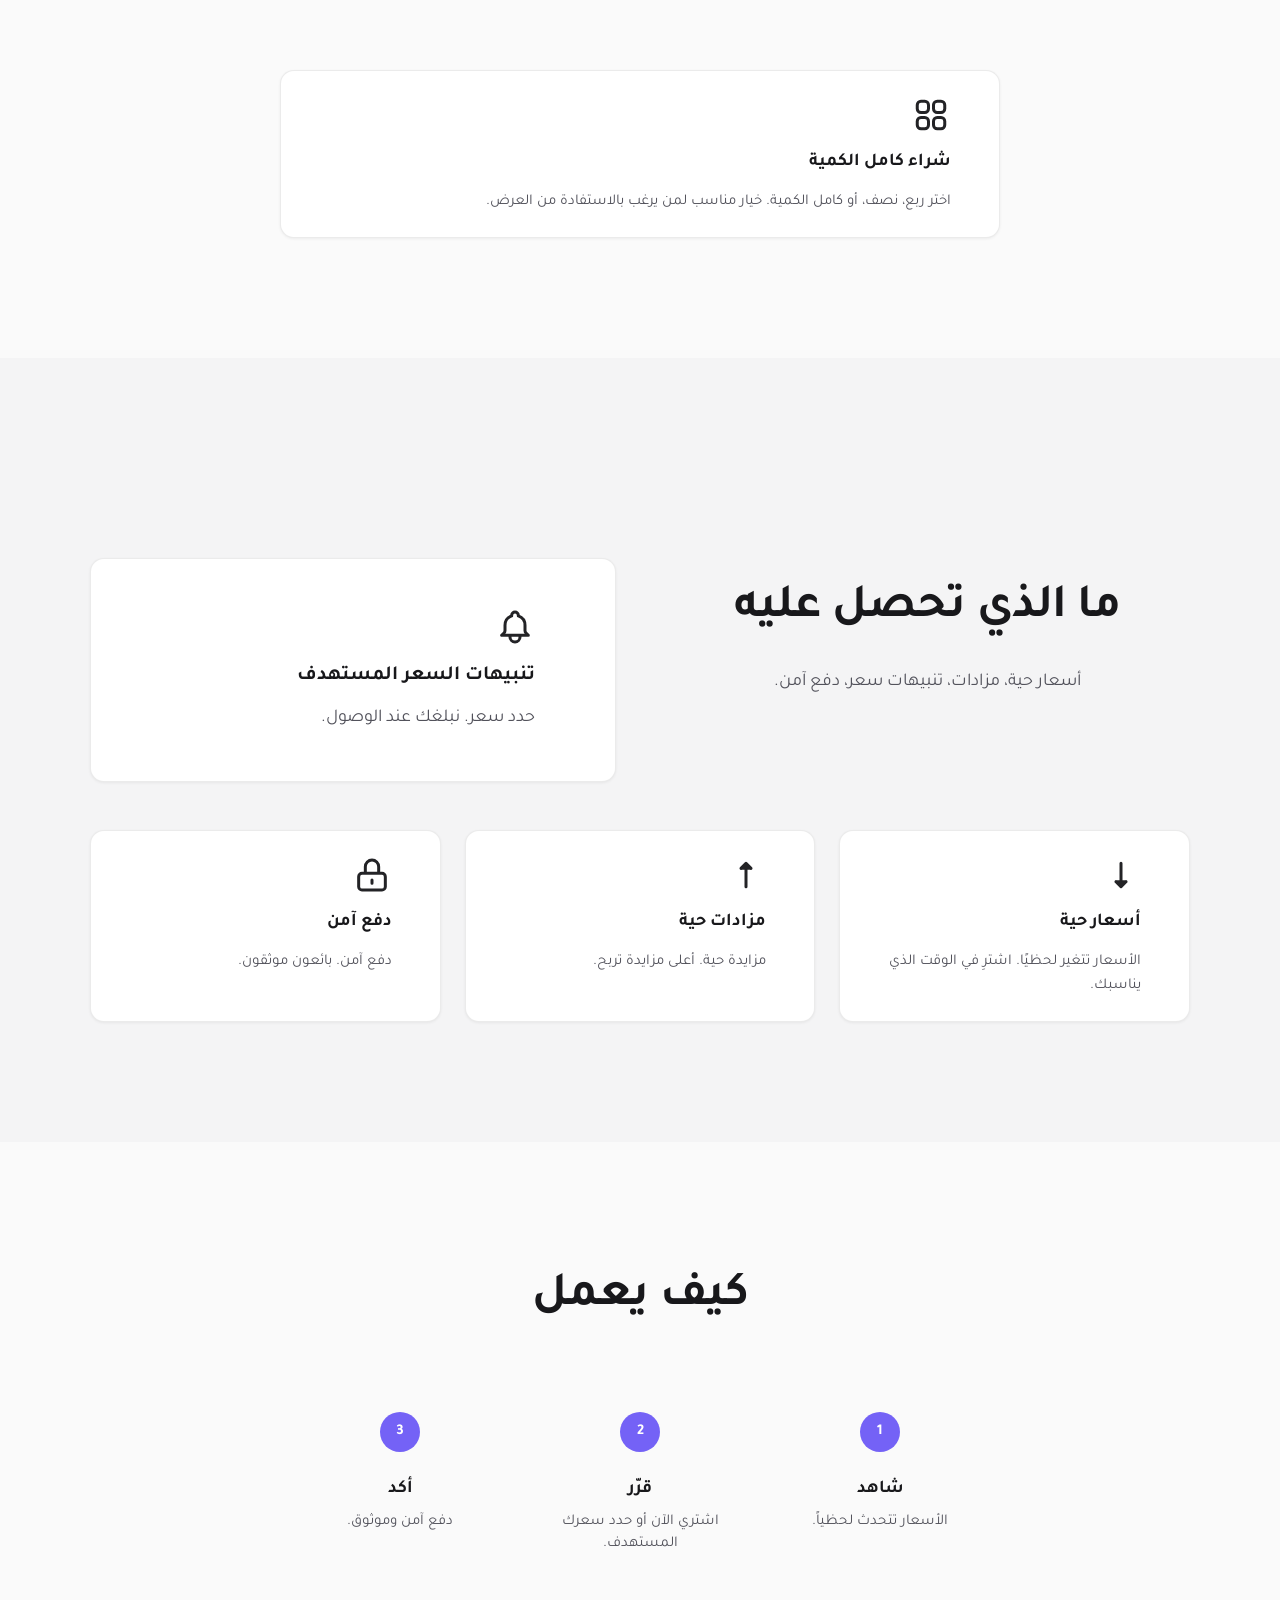
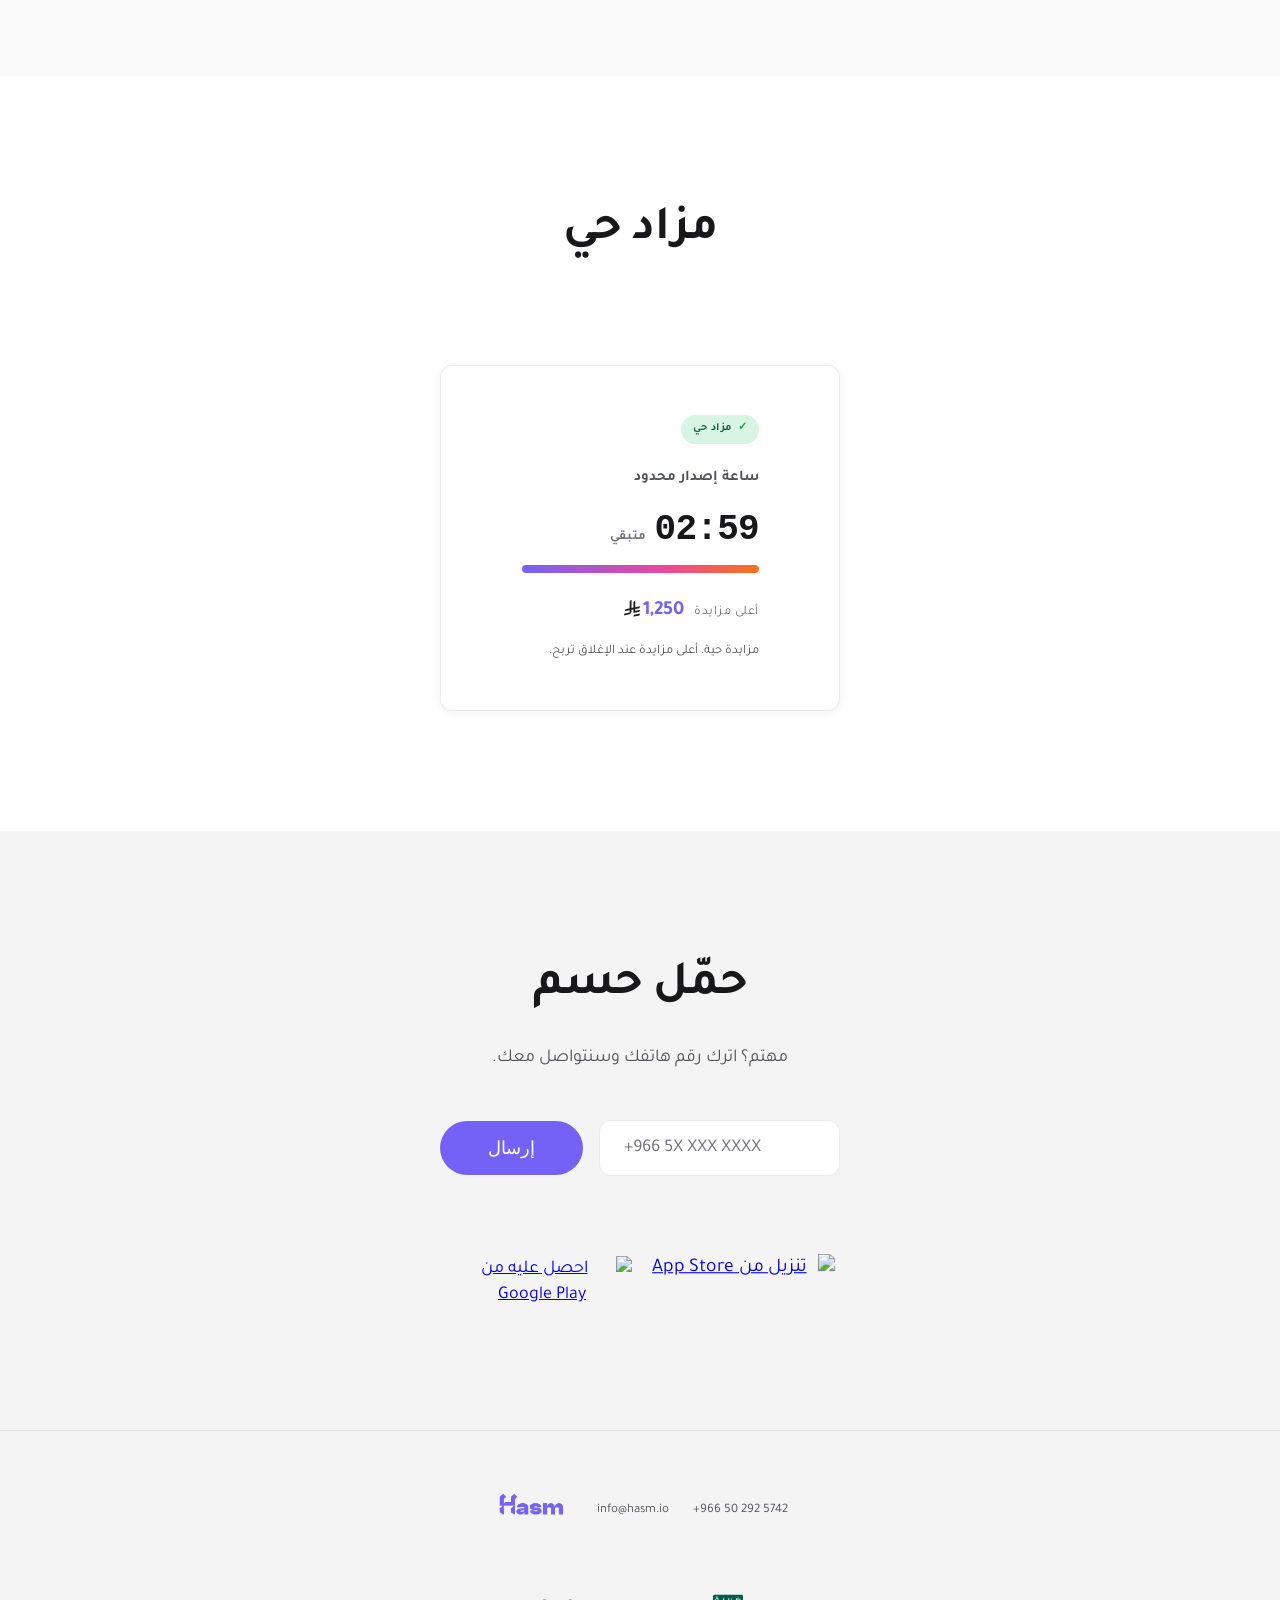
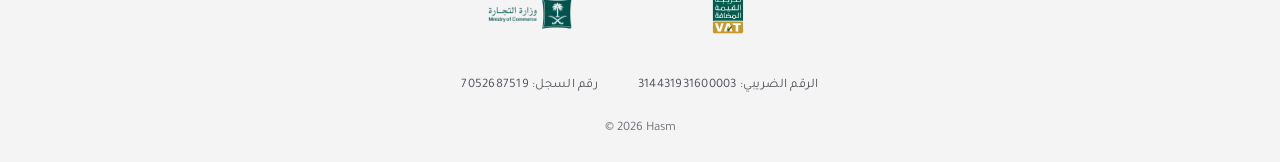
==== commit 2c6cc68c: "🎨 Added stores buttons" ====
--- a/index.html
+++ b/index.html
@@ -98,13 +98,31 @@
                 </p>
               </div>
             </div>
-            <div class="hero-stores store-badges store-badges-under-demo">
-              <a href="https://apps.apple.com/sa/app/hasm/id6756539653" class="store-badge-image store-badge-image-apple" target="_blank" rel="noopener" aria-label="Download on the App Store">
-                <img src="https://developer.apple.com/assets/elements/badges/download-on-the-app-store.svg" alt="تنزيل من App Store" />
-              </a>
-              <a href="https://play.google.com/store/apps/details?id=com.hasm.app&pcampaignid=web_share" class="store-badge-image store-badge-image-google" target="_blank" rel="noopener" aria-label="Get it on Google Play">
-                <img src="https://upload.wikimedia.org/wikipedia/commons/7/78/Google_Play_Store_badge_EN.svg" alt="احصل عليه من Google Play" />
-              </a>
+            <div class="hero-download-group">
+              <div class="hero-stores store-badges store-badges-under-demo">
+                <a href="https://apps.apple.com/sa/app/hasm/id6756539653" class="store-badge-image store-badge-image-apple" target="_blank" rel="noopener" aria-label="Download on the App Store">
+                  <img src="https://developer.apple.com/assets/elements/badges/download-on-the-app-store.svg" alt="تنزيل من App Store" />
+                </a>
+                <a href="https://play.google.com/store/apps/details?id=com.hasm.app&pcampaignid=web_share" class="store-badge-image store-badge-image-google" target="_blank" rel="noopener" aria-label="Get it on Google Play">
+                  <img src="https://upload.wikimedia.org/wikipedia/commons/7/78/Google_Play_Store_badge_EN.svg" alt="احصل عليه من Google Play" />
+                </a>
+              </div>
+              <div class="hero-product-links">
+                <a href="https://stock.hasm.io" class="hero-product-link" target="_blank" rel="noopener noreferrer">
+                  <span class="hero-product-link-icon-wrap" aria-hidden="true">
+                    <span class="hero-product-link-icon hero-product-link-icon-warehouse"></span>
+                  </span>
+                  <span class="lang-content" data-lang="ar">البيع بالجملة</span>
+                  <span class="lang-content" data-lang="en">Hasm Stock</span>
+                </a>
+                <a href="https://store.hasm.io" class="hero-product-link" target="_blank" rel="noopener noreferrer">
+                  <span class="hero-product-link-icon-wrap" aria-hidden="true">
+                    <span class="hero-product-link-icon hero-product-link-icon-box"></span>
+                  </span>
+                  <span class="lang-content" data-lang="ar">البيع بالقطعة</span>
+                  <span class="lang-content" data-lang="en">Hasm Store</span>
+                </a>
+              </div>
             </div>
           </div>
         </div>
--- a/styles.css
+++ b/styles.css
@@ -1226,10 +1226,149 @@
   justify-content: center;
 }
 
+.hero-download-group {
+  --hero-download-btn-h: 54px;
+  --hero-download-btn-gap: 10px;
+  --hero-download-btn-radius: 8px;
+  --hero-product-link-bg: #F1EEFE;
+  --hero-product-link-bg-hover: #E5E0FC;
+  --hero-product-link-text: #26215C;
+  --hero-product-link-icon: #6C47FF;
+  display: flex;
+  flex-direction: column;
+  align-items: stretch;
+  gap: var(--hero-download-btn-gap);
+  margin-top: var(--space-md);
+  width: 100%;
+}
+
 .store-badges-under-demo {
   justify-content: center;
-  margin-top: var(--space-md);
+  margin-top: 0;
   width: 100%;
+}
+
+.hero-download-group .hero-stores,
+.hero-download-group .store-badges,
+.hero-download-group .hero-product-links {
+  display: flex;
+  gap: var(--hero-download-btn-gap);
+  width: 100%;
+  flex-wrap: nowrap;
+}
+
+.hero-download-group .store-badge-image,
+.hero-download-group .hero-product-link {
+  flex: 1 1 0;
+  min-width: 0;
+  width: 0;
+  height: var(--hero-download-btn-h);
+  box-sizing: border-box;
+}
+
+.hero-download-group .store-badge-image {
+  overflow: hidden;
+  border-radius: var(--hero-download-btn-radius);
+  border: 1px solid transparent;
+}
+
+.hero-download-group .store-badge-image img {
+  width: 100%;
+  height: 100%;
+  object-fit: cover;
+  display: block;
+}
+
+.hero-download-group .store-badge-image-apple img {
+  transform: none;
+}
+
+.hero-product-links {
+  display: flex;
+  gap: 10px;
+  width: 100%;
+}
+
+.hero-product-link {
+  flex: 1;
+  min-width: 0;
+  display: inline-flex;
+  align-items: center;
+  justify-content: center;
+  gap: 6px;
+  height: var(--hero-download-btn-h, 54px);
+  padding: 0 10px;
+  background: var(--hero-product-link-bg, #F1EEFE);
+  border: none;
+  border-radius: var(--hero-download-btn-radius, 8px);
+  color: var(--hero-product-link-text, #26215C);
+  font-size: 0.875rem;
+  font-weight: 500;
+  line-height: 1;
+  text-decoration: none;
+  text-align: center;
+  box-shadow: 0 3px 0 #CECBF6, 0 6px 10px rgba(108, 71, 255, 0.15);
+  transition: background 0.2s, transform 0.1s ease, box-shadow 0.1s ease;
+  box-sizing: border-box;
+}
+
+.hero-product-link:hover {
+  background: var(--hero-product-link-bg-hover, #E5E0FC);
+}
+
+.hero-product-link:active {
+  transform: translateY(2px);
+  box-shadow: 0 1px 0 #CECBF6, 0 2px 4px rgba(108, 71, 255, 0.06);
+}
+
+.hero-product-link:focus {
+  outline: none;
+}
+
+.hero-product-link:focus-visible {
+  outline: 2px solid var(--hero-product-link-icon, #6C47FF);
+  outline-offset: 2px;
+}
+
+.hero-product-link-icon-wrap {
+  width: 16px;
+  height: 16px;
+  flex-shrink: 0;
+  display: inline-flex;
+  align-items: center;
+  justify-content: center;
+  transform: translateY(-2px);
+}
+
+.hero-product-link-icon {
+  flex-shrink: 0;
+  background-repeat: no-repeat;
+  width: 16px;
+  height: 16px;
+}
+
+/* Nudge glyph toward label — inline-start edge of icon box */
+[dir="rtl"] .hero-product-link-icon {
+  background-position: left center;
+}
+
+[dir="ltr"] .hero-product-link-icon {
+  background-position: right center;
+}
+
+.hero-product-link-icon-warehouse {
+  width: 18px;
+  height: 18px;
+  /* Warehouse art has more viewBox padding; scale up to match box visual weight */
+  background-size: 18px 18px;
+  background-image: url("data:image/svg+xml,%3Csvg xmlns='http://www.w3.org/2000/svg' fill='none' viewBox='0 0 24 24' stroke='%236C47FF' stroke-width='1.8'%3E%3Cpath stroke-linecap='round' stroke-linejoin='round' d='M3 21V8l9-4 9 4v13'/%3E%3Cpath stroke-linecap='round' stroke-linejoin='round' d='M13 13h4v8H7v-6h6'/%3E%3Cpath stroke-linecap='round' stroke-linejoin='round' d='M13 21v-9a1 1 0 00-1-1h-2a1 1 0 00-1 1v9'/%3E%3C/svg%3E");
+}
+
+.hero-product-link-icon-box {
+  width: 15px;
+  height: 15px;
+  background-size: 15px 15px;
+  background-image: url("data:image/svg+xml,%3Csvg xmlns='http://www.w3.org/2000/svg' fill='none' viewBox='0 0 24 24' stroke='%236C47FF' stroke-width='1.8'%3E%3Cpath stroke-linecap='round' stroke-linejoin='round' d='M12 3l8 4.5v9l-8 4.5-8-4.5v-9l8-4.5z'/%3E%3Cpath stroke-linecap='round' stroke-linejoin='round' d='M12 12l8-4.5'/%3E%3Cpath stroke-linecap='round' stroke-linejoin='round' d='M12 12v9'/%3E%3Cpath stroke-linecap='round' stroke-linejoin='round' d='M12 12L4 7.5'/%3E%3C/svg%3E");
 }
 
 /* App Store / Google Play badge style (like official download links) */
@@ -1630,6 +1769,7 @@
 .price-demo-tagline .lang-content.visible,
 .price-demo-live .lang-content.visible,
 .price-demo-btn .lang-content.visible,
+.hero-product-link .lang-content.visible,
 .auction-demo-live-pill .lang-content.visible,
 .auction-demo-name .lang-content.visible,
 .auction-demo-bid .lang-content.visible,
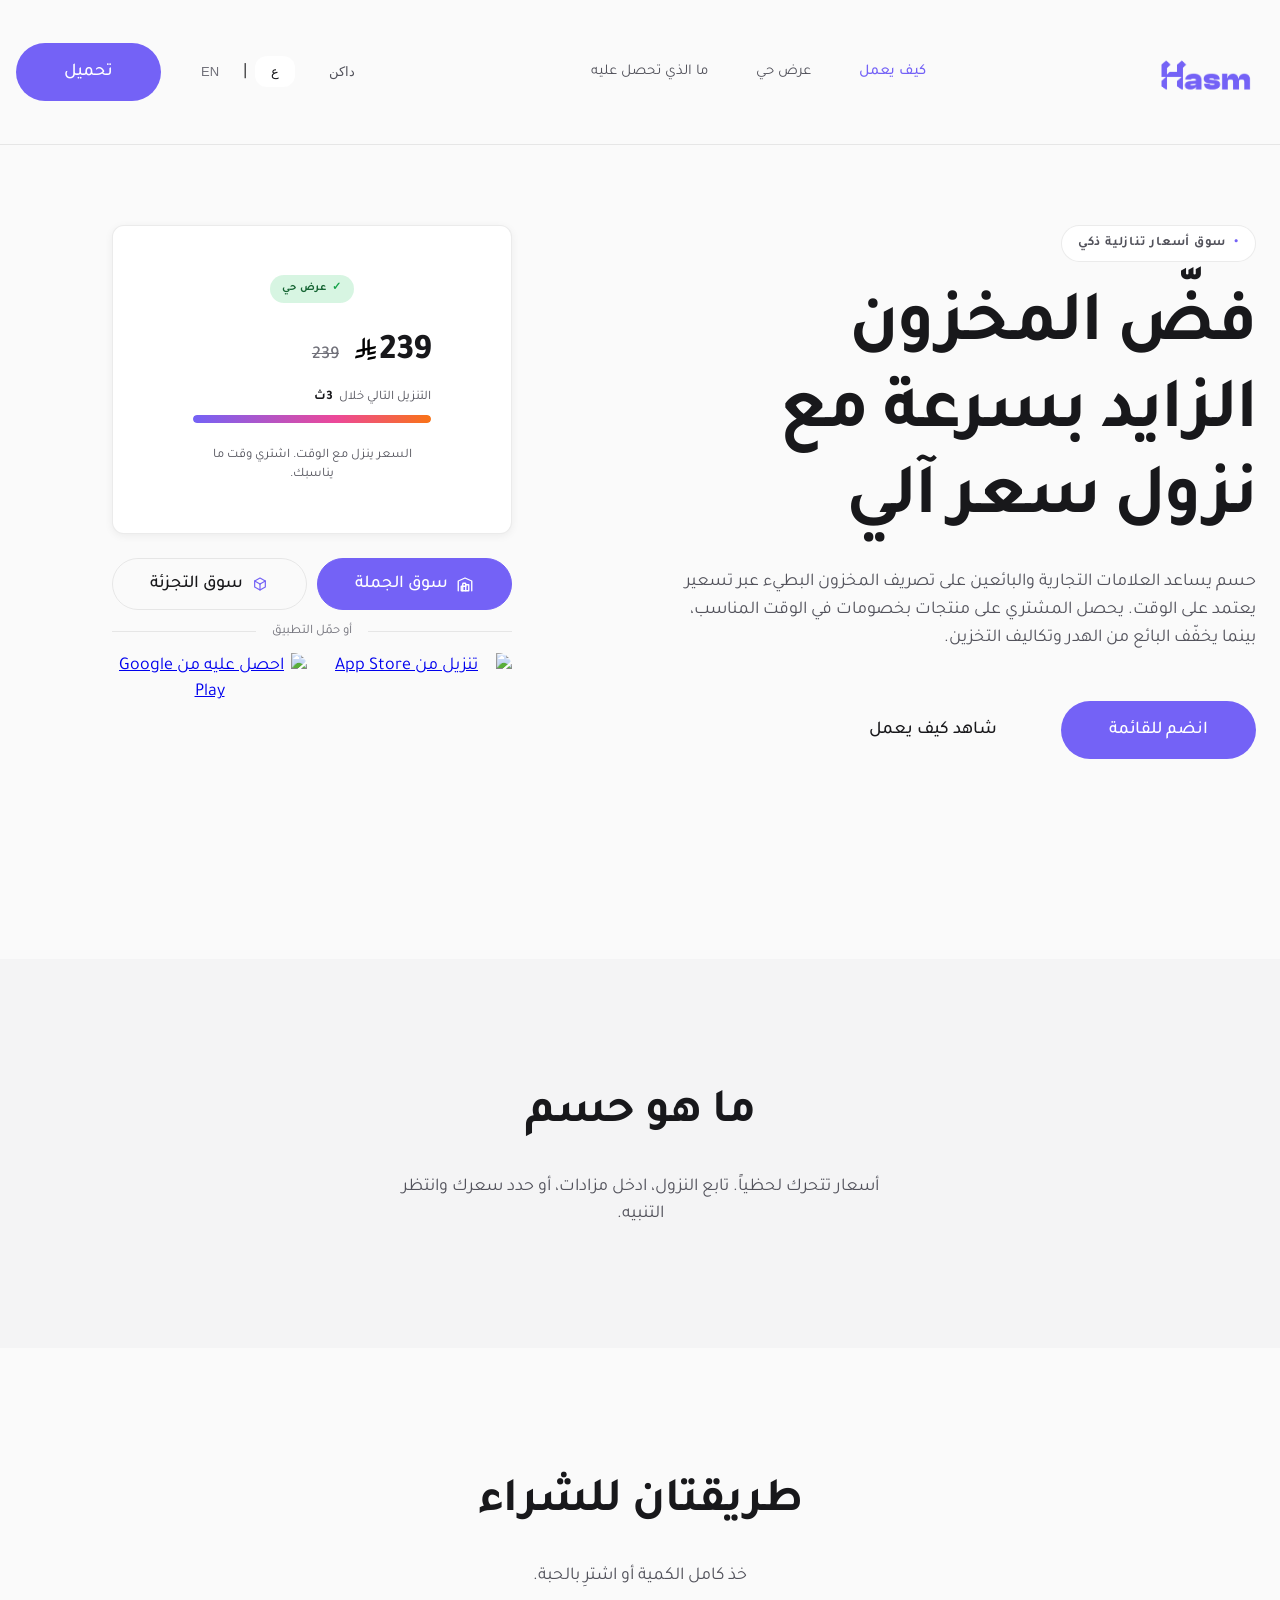
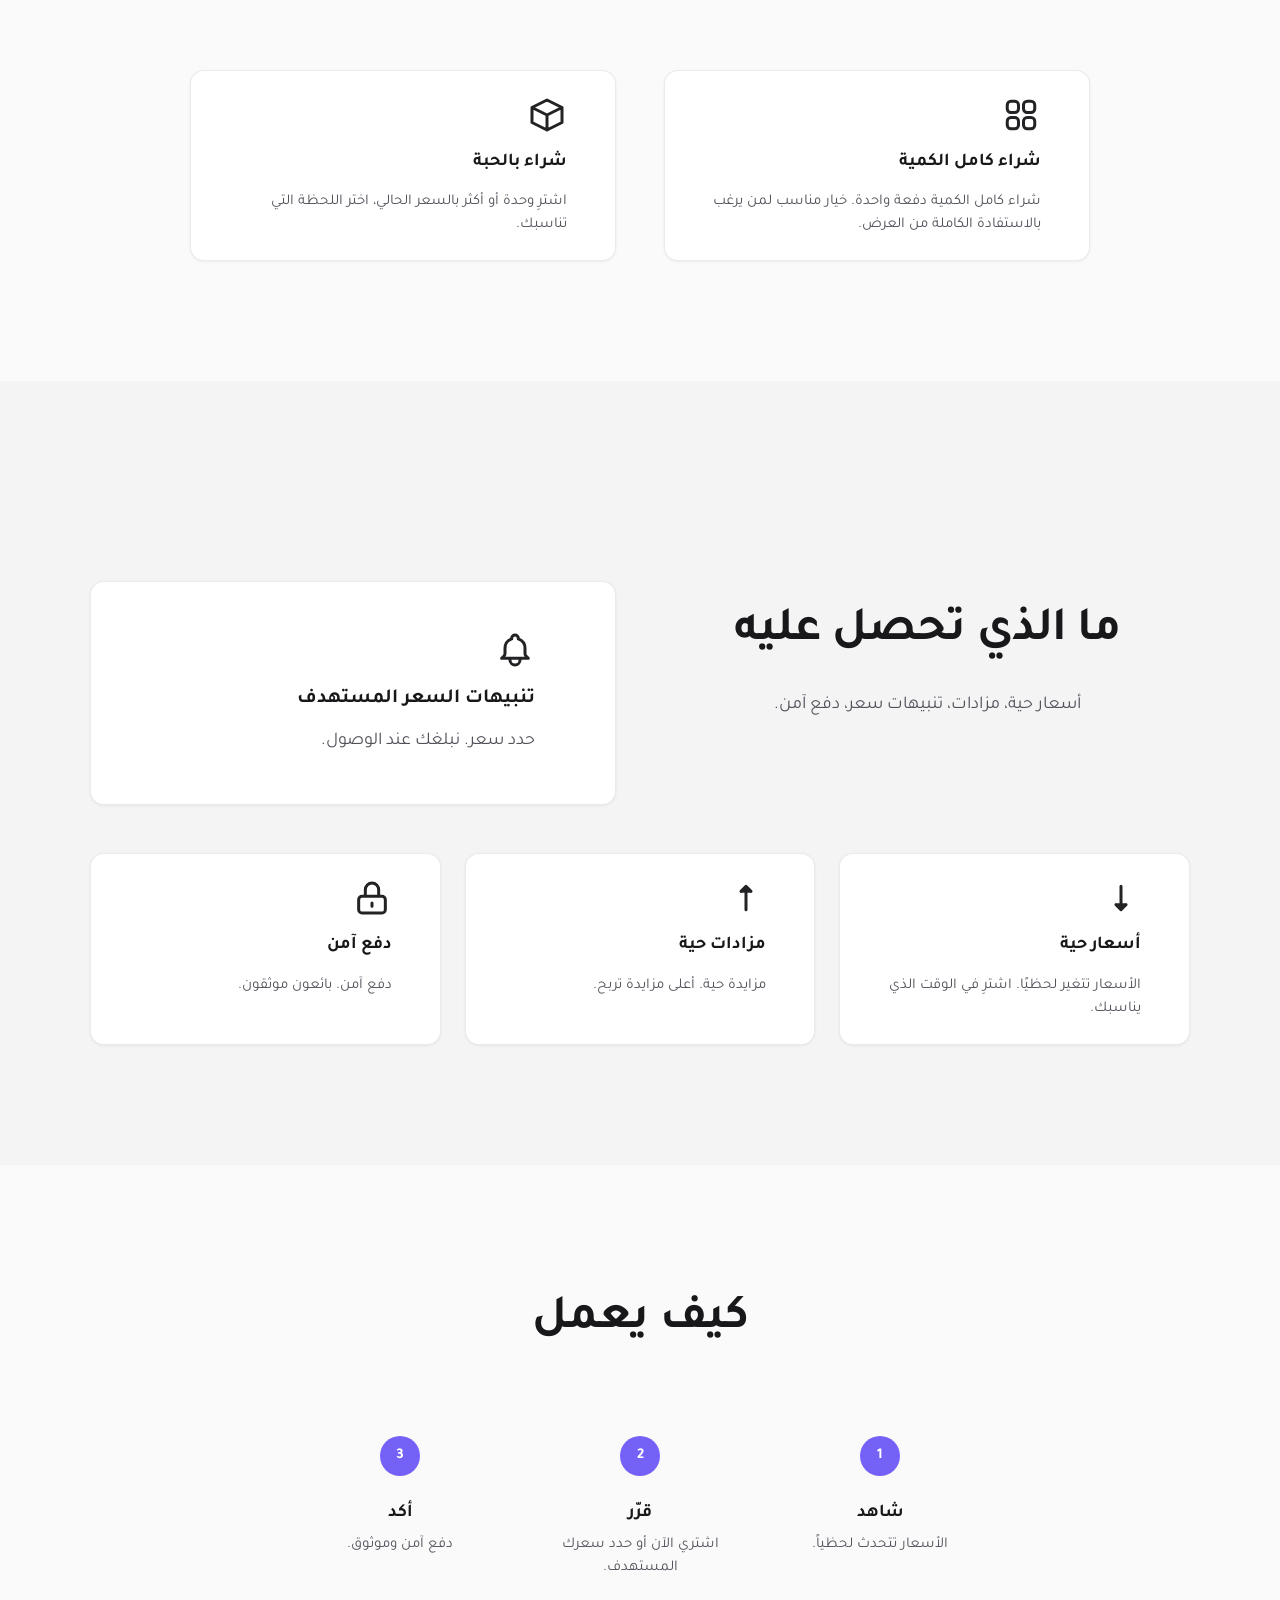
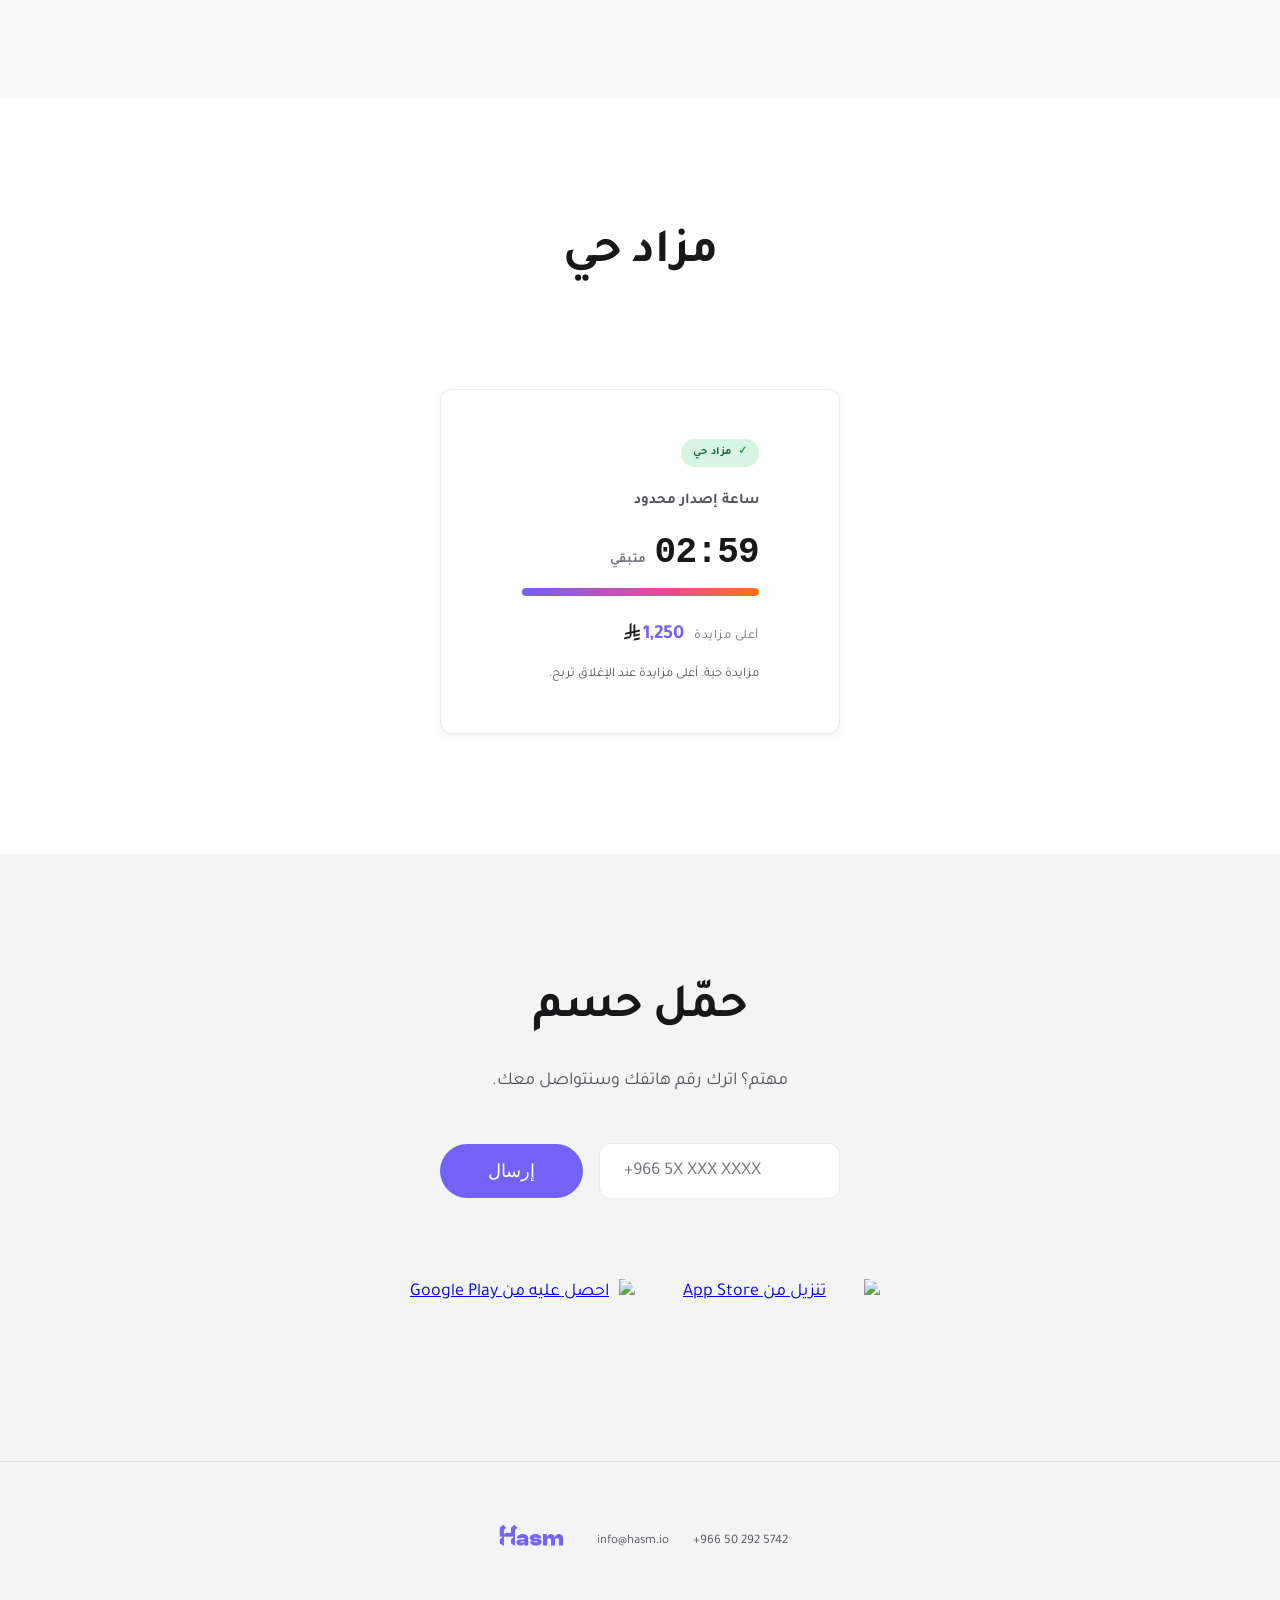
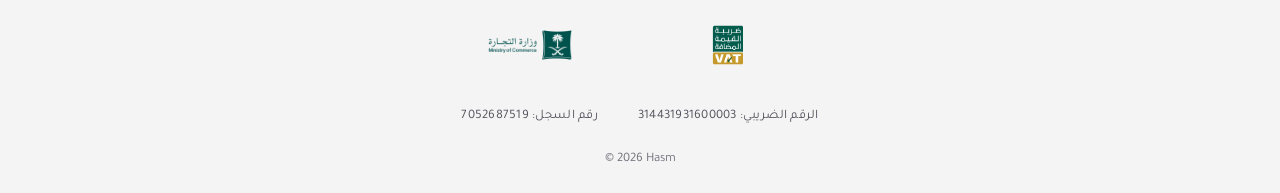
==== commit d71977bd: "UI update" ====
--- a/index.html
+++ b/index.html
@@ -99,28 +99,33 @@
               </div>
             </div>
             <div class="hero-download-group">
-              <div class="hero-stores store-badges store-badges-under-demo">
-                <a href="https://apps.apple.com/sa/app/hasm/id6756539653" class="store-badge-image store-badge-image-apple" target="_blank" rel="noopener" aria-label="Download on the App Store">
-                  <img src="https://developer.apple.com/assets/elements/badges/download-on-the-app-store.svg" alt="تنزيل من App Store" />
-                </a>
-                <a href="https://play.google.com/store/apps/details?id=com.hasm.app&pcampaignid=web_share" class="store-badge-image store-badge-image-google" target="_blank" rel="noopener" aria-label="Get it on Google Play">
-                  <img src="https://upload.wikimedia.org/wikipedia/commons/7/78/Google_Play_Store_badge_EN.svg" alt="احصل عليه من Google Play" />
-                </a>
-              </div>
               <div class="hero-product-links">
-                <a href="https://stock.hasm.io" class="hero-product-link" target="_blank" rel="noopener noreferrer">
+                <a href="https://stock.hasm.io" class="hero-product-link hero-product-link-solid" target="_blank" rel="noopener noreferrer">
                   <span class="hero-product-link-icon-wrap" aria-hidden="true">
                     <span class="hero-product-link-icon hero-product-link-icon-warehouse"></span>
                   </span>
-                  <span class="lang-content" data-lang="ar">البيع بالجملة</span>
+                  <span class="lang-content" data-lang="ar">سوق الجملة</span>
                   <span class="lang-content" data-lang="en">Hasm Stock</span>
                 </a>
-                <a href="https://store.hasm.io" class="hero-product-link" target="_blank" rel="noopener noreferrer">
+                <a href="https://store.hasm.io" class="hero-product-link hero-product-link-outline" target="_blank" rel="noopener noreferrer">
                   <span class="hero-product-link-icon-wrap" aria-hidden="true">
                     <span class="hero-product-link-icon hero-product-link-icon-box"></span>
                   </span>
-                  <span class="lang-content" data-lang="ar">البيع بالقطعة</span>
+                  <span class="lang-content" data-lang="ar">سوق التجزئة</span>
                   <span class="lang-content" data-lang="en">Hasm Store</span>
+                </a>
+              </div>
+              <div class="hero-product-or">
+                <span class="hero-product-or-line"></span>
+                <span class="hero-product-or-text"><span class="lang-content" data-lang="ar">أو حمّل التطبيق</span><span class="lang-content" data-lang="en">Or download the app</span></span>
+                <span class="hero-product-or-line"></span>
+              </div>
+              <div class="hero-stores store-badges-under-demo">
+                <a href="https://apps.apple.com/sa/app/hasm/id6756539653" class="store-badge-img-link" target="_blank" rel="noopener" aria-label="Download on the App Store">
+                  <img src="https://developer.apple.com/assets/elements/badges/download-on-the-app-store.svg" alt="تنزيل من App Store" />
+                </a>
+                <a href="https://play.google.com/store/apps/details?id=com.hasm.app&pcampaignid=web_share" class="store-badge-img-link" target="_blank" rel="noopener" aria-label="Get it on Google Play">
+                  <img src="https://upload.wikimedia.org/wikipedia/commons/7/78/Google_Play_Store_badge_EN.svg" alt="احصل عليه من Google Play" />
                 </a>
               </div>
             </div>
@@ -143,20 +148,30 @@
       </div>
     </section>
 
-    <!-- TWO SELLING MODELS — Selling by pieces (buy by unit) commented; full stock quarter/half/full kept -->
+    <!-- TWO SELLING MODELS -->
     <section class="section section-models" id="models">
       <div class="container">
         <h2 class="block-title scroll-animate">
-          <span class="lang-content" data-lang="en">Buy full stock</span>
-          <span class="lang-content" data-lang="ar">شراء كامل الكمية</span>
+          <span class="lang-content" data-lang="en">Two ways to buy</span>
+          <span class="lang-content" data-lang="ar">طريقتان للشراء</span>
         </h2>
         <p class="block-lead scroll-animate" data-delay="1">
-          <span class="lang-content" data-lang="en">Choose a quarter, half, or the full quantity.</span>
-          <span class="lang-content" data-lang="ar">اختر ربع، نصف، أو كامل الكمية.</span>
-        </p>
-        <div class="models-row models-row-orion">
-          <!-- Selling by pieces feature commented: Buy by unit card hidden
+          <span class="lang-content" data-lang="en">Take the full stock or buy by the piece.</span>
+          <span class="lang-content" data-lang="ar">خذ كامل الكمية أو اشترِ بالحبة.</span>
+        </p>
+        <div class="models-row models-row-two">
           <div class="model-card model-card-dark scroll-animate" data-delay="1">
+            <span class="model-card-icon model-card-icon-stock" aria-hidden="true"></span>
+            <h3 class="model-card-title">
+              <span class="lang-content" data-lang="en">Buy full stock</span>
+              <span class="lang-content" data-lang="ar">شراء كامل الكمية</span>
+            </h3>
+            <p class="model-card-desc">
+              <span class="lang-content" data-lang="en">Buy the full stock in one go. Good option for those who want to take full advantage of the offer.</span>
+              <span class="lang-content" data-lang="ar">شراء كامل الكمية دفعة واحدة. خيار مناسب لمن يرغب بالاستفادة الكاملة من العرض.</span>
+            </p>
+          </div>
+          <div class="model-card model-card-dark scroll-animate" data-delay="2">
             <span class="model-card-icon model-card-icon-price" aria-hidden="true"></span>
             <h3 class="model-card-title">
               <span class="lang-content" data-lang="en">Buy by unit</span>
@@ -165,18 +180,6 @@
             <p class="model-card-desc">
               <span class="lang-content" data-lang="en">Buy one or more at the current price. Choose the moment that suits you.</span>
               <span class="lang-content" data-lang="ar">اشترِ وحدة أو أكثر بالسعر الحالي، اختر اللحظة التي تناسبك.</span>
-            </p>
-          </div>
-          -->
-          <div class="model-card model-card-dark scroll-animate" data-delay="2">
-            <span class="model-card-icon model-card-icon-stock" aria-hidden="true"></span>
-            <h3 class="model-card-title">
-              <span class="lang-content" data-lang="en">Buy full stock</span>
-              <span class="lang-content" data-lang="ar">شراء كامل الكمية</span>
-            </h3>
-            <p class="model-card-desc">
-              <span class="lang-content" data-lang="en">Choose a quarter, half, or the full quantity. Good option for those who want to take advantage of the offer.</span>
-              <span class="lang-content" data-lang="ar">اختر ربع، نصف، أو كامل الكمية. خيار مناسب لمن يرغب بالاستفادة من العرض.</span>
             </p>
           </div>
         </div>
@@ -333,11 +336,11 @@
             <span class="lang-content" data-lang="ar">إرسال</span>
           </button>
         </form>
-        <div class="store-badges scroll-animate" data-delay="2">
-          <a href="https://apps.apple.com/sa/app/hasm/id6756539653" class="store-badge-image store-badge-image-apple" target="_blank" rel="noopener" aria-label="Download on the App Store">
+        <div class="cta-store-badges scroll-animate" data-delay="2">
+          <a href="https://apps.apple.com/sa/app/hasm/id6756539653" class="store-badge-img-link" target="_blank" rel="noopener" aria-label="Download on the App Store">
             <img src="https://developer.apple.com/assets/elements/badges/download-on-the-app-store.svg" alt="تنزيل من App Store" />
           </a>
-          <a href="https://play.google.com/store/apps/details?id=com.hasm.app&pcampaignid=web_share" class="store-badge-image store-badge-image-google" target="_blank" rel="noopener" aria-label="Get it on Google Play">
+          <a href="https://play.google.com/store/apps/details?id=com.hasm.app&pcampaignid=web_share" class="store-badge-img-link" target="_blank" rel="noopener" aria-label="Get it on Google Play">
             <img src="https://upload.wikimedia.org/wikipedia/commons/7/78/Google_Play_Store_badge_EN.svg" alt="احصل عليه من Google Play" />
           </a>
         </div>
--- a/styles.css
+++ b/styles.css
@@ -104,6 +104,15 @@
   border-top-color: var(--border);
 }
 
+[data-theme="dark"] .hero-product-link-outline {
+  border-color: var(--border);
+}
+
+[data-theme="dark"] .hero-product-link-outline .hero-product-link-icon-warehouse,
+[data-theme="dark"] .hero-product-link-outline .hero-product-link-icon-box {
+  filter: brightness(1.4);
+}
+
 [data-theme="dark"] .price-demo-card,
 [data-theme="dark"] .auction-demo-card {
   background: var(--bg-card);
@@ -802,16 +811,9 @@
   margin-inline: auto;
 }
 
-/* Single card in models section: centered and wider */
-.section-models .models-row {
-  grid-template-columns: 1fr;
-  max-width: 800px;
-  justify-items: center;
-}
-
-.section-models .model-card {
-  width: 100%;
-  max-width: 720px;
+.models-row-two {
+  grid-template-columns: repeat(2, 1fr);
+  max-width: 900px;
 }
 
 /* Orion-style: large rounded card with visual area + tag + bold headline */
@@ -1227,17 +1229,10 @@
 }
 
 .hero-download-group {
-  --hero-download-btn-h: 54px;
-  --hero-download-btn-gap: 10px;
-  --hero-download-btn-radius: 8px;
-  --hero-product-link-bg: #F1EEFE;
-  --hero-product-link-bg-hover: #E5E0FC;
-  --hero-product-link-text: #26215C;
-  --hero-product-link-icon: #6C47FF;
   display: flex;
   flex-direction: column;
   align-items: stretch;
-  gap: var(--hero-download-btn-gap);
+  gap: 10px;
   margin-top: var(--space-md);
   width: 100%;
 }
@@ -1249,38 +1244,35 @@
 }
 
 .hero-download-group .hero-stores,
-.hero-download-group .store-badges,
-.hero-download-group .hero-product-links {
-  display: flex;
-  gap: var(--hero-download-btn-gap);
+.hero-download-group .store-badges-under-demo {
+  display: flex;
+  gap: 10px;
   width: 100%;
   flex-wrap: nowrap;
 }
 
-.hero-download-group .store-badge-image,
-.hero-download-group .hero-product-link {
+.store-badge-img-link {
   flex: 1 1 0;
   min-width: 0;
-  width: 0;
-  height: var(--hero-download-btn-h);
-  box-sizing: border-box;
-}
-
-.hero-download-group .store-badge-image {
+  display: flex;
+  align-items: center;
+  justify-content: center;
+  height: 62px;
+  border-radius: 14px;
   overflow: hidden;
-  border-radius: var(--hero-download-btn-radius);
-  border: 1px solid transparent;
-}
-
-.hero-download-group .store-badge-image img {
+}
+
+.store-badge-img-link img {
   width: 100%;
   height: 100%;
-  object-fit: cover;
+  max-width: 240px;
+  object-fit: contain;
   display: block;
-}
-
-.hero-download-group .store-badge-image-apple img {
-  transform: none;
+  transition: transform 0.2s ease;
+}
+
+.store-badge-img-link:hover img {
+  transform: scale(1.02);
 }
 
 .hero-product-links {
@@ -1295,30 +1287,44 @@
   display: inline-flex;
   align-items: center;
   justify-content: center;
-  gap: 6px;
-  height: var(--hero-download-btn-h, 54px);
-  padding: 0 10px;
-  background: var(--hero-product-link-bg, #F1EEFE);
-  border: none;
-  border-radius: var(--hero-download-btn-radius, 8px);
-  color: var(--hero-product-link-text, #26215C);
-  font-size: 0.875rem;
+  gap: 8px;
+  height: 52px;
+  padding: 0 var(--space-md);
+  border-radius: var(--radius-lg);
+  font-size: var(--text-body);
   font-weight: 500;
   line-height: 1;
   text-decoration: none;
   text-align: center;
-  box-shadow: 0 3px 0 #CECBF6, 0 6px 10px rgba(108, 71, 255, 0.15);
-  transition: background 0.2s, transform 0.1s ease, box-shadow 0.1s ease;
+  transition: background 0.2s, transform 0.15s, border-color 0.2s, color 0.2s;
   box-sizing: border-box;
-}
-
-.hero-product-link:hover {
-  background: var(--hero-product-link-bg-hover, #E5E0FC);
-}
-
-.hero-product-link:active {
-  transform: translateY(2px);
-  box-shadow: 0 1px 0 #CECBF6, 0 2px 4px rgba(108, 71, 255, 0.06);
+  border: 1.5px solid transparent;
+}
+
+.hero-product-link-solid {
+  background: var(--primary);
+  color: #fff;
+  border-color: var(--primary);
+}
+
+.hero-product-link-solid:hover {
+  background: var(--primary-hover);
+  border-color: var(--primary-hover);
+  color: #fff;
+  transform: translateY(-1px);
+}
+
+.hero-product-link-outline {
+  background: transparent;
+  color: var(--text);
+  border-color: var(--border);
+}
+
+.hero-product-link-outline:hover {
+  background: var(--bg-elevated);
+  border-color: var(--text-tertiary);
+  color: var(--text);
+  transform: translateY(-1px);
 }
 
 .hero-product-link:focus {
@@ -1326,49 +1332,82 @@
 }
 
 .hero-product-link:focus-visible {
-  outline: 2px solid var(--hero-product-link-icon, #6C47FF);
+  outline: 2px solid var(--primary);
   outline-offset: 2px;
 }
 
 .hero-product-link-icon-wrap {
-  width: 16px;
-  height: 16px;
+  width: 18px;
+  height: 18px;
   flex-shrink: 0;
   display: inline-flex;
   align-items: center;
   justify-content: center;
-  transform: translateY(-2px);
 }
 
 .hero-product-link-icon {
   flex-shrink: 0;
   background-repeat: no-repeat;
+  width: 18px;
+  height: 18px;
+}
+
+[dir="rtl"] .hero-product-link-icon {
+  background-position: left center;
+}
+
+[dir="ltr"] .hero-product-link-icon {
+  background-position: right center;
+}
+
+/* Solid button: white icons */
+.hero-product-link-solid .hero-product-link-icon-warehouse {
+  width: 18px;
+  height: 18px;
+  background-size: 18px 18px;
+  background-image: url("data:image/svg+xml,%3Csvg xmlns='http://www.w3.org/2000/svg' fill='none' viewBox='0 0 24 24' stroke='%23ffffff' stroke-width='1.8'%3E%3Cpath stroke-linecap='round' stroke-linejoin='round' d='M3 21V8l9-4 9 4v13'/%3E%3Cpath stroke-linecap='round' stroke-linejoin='round' d='M13 13h4v8H7v-6h6'/%3E%3Cpath stroke-linecap='round' stroke-linejoin='round' d='M13 21v-9a1 1 0 00-1-1h-2a1 1 0 00-1 1v9'/%3E%3C/svg%3E");
+}
+
+.hero-product-link-solid .hero-product-link-icon-box {
   width: 16px;
   height: 16px;
-}
-
-/* Nudge glyph toward label — inline-start edge of icon box */
-[dir="rtl"] .hero-product-link-icon {
-  background-position: left center;
-}
-
-[dir="ltr"] .hero-product-link-icon {
-  background-position: right center;
-}
-
-.hero-product-link-icon-warehouse {
+  background-size: 16px 16px;
+  background-image: url("data:image/svg+xml,%3Csvg xmlns='http://www.w3.org/2000/svg' fill='none' viewBox='0 0 24 24' stroke='%23ffffff' stroke-width='1.8'%3E%3Cpath stroke-linecap='round' stroke-linejoin='round' d='M12 3l8 4.5v9l-8 4.5-8-4.5v-9l8-4.5z'/%3E%3Cpath stroke-linecap='round' stroke-linejoin='round' d='M12 12l8-4.5'/%3E%3Cpath stroke-linecap='round' stroke-linejoin='round' d='M12 12v9'/%3E%3Cpath stroke-linecap='round' stroke-linejoin='round' d='M12 12L4 7.5'/%3E%3C/svg%3E");
+}
+
+/* Outline button: primary-colored icons */
+.hero-product-link-outline .hero-product-link-icon-warehouse {
   width: 18px;
   height: 18px;
-  /* Warehouse art has more viewBox padding; scale up to match box visual weight */
   background-size: 18px 18px;
-  background-image: url("data:image/svg+xml,%3Csvg xmlns='http://www.w3.org/2000/svg' fill='none' viewBox='0 0 24 24' stroke='%236C47FF' stroke-width='1.8'%3E%3Cpath stroke-linecap='round' stroke-linejoin='round' d='M3 21V8l9-4 9 4v13'/%3E%3Cpath stroke-linecap='round' stroke-linejoin='round' d='M13 13h4v8H7v-6h6'/%3E%3Cpath stroke-linecap='round' stroke-linejoin='round' d='M13 21v-9a1 1 0 00-1-1h-2a1 1 0 00-1 1v9'/%3E%3C/svg%3E");
-}
-
-.hero-product-link-icon-box {
-  width: 15px;
-  height: 15px;
-  background-size: 15px 15px;
-  background-image: url("data:image/svg+xml,%3Csvg xmlns='http://www.w3.org/2000/svg' fill='none' viewBox='0 0 24 24' stroke='%236C47FF' stroke-width='1.8'%3E%3Cpath stroke-linecap='round' stroke-linejoin='round' d='M12 3l8 4.5v9l-8 4.5-8-4.5v-9l8-4.5z'/%3E%3Cpath stroke-linecap='round' stroke-linejoin='round' d='M12 12l8-4.5'/%3E%3Cpath stroke-linecap='round' stroke-linejoin='round' d='M12 12v9'/%3E%3Cpath stroke-linecap='round' stroke-linejoin='round' d='M12 12L4 7.5'/%3E%3C/svg%3E");
+  background-image: url("data:image/svg+xml,%3Csvg xmlns='http://www.w3.org/2000/svg' fill='none' viewBox='0 0 24 24' stroke='%237462F6' stroke-width='1.8'%3E%3Cpath stroke-linecap='round' stroke-linejoin='round' d='M3 21V8l9-4 9 4v13'/%3E%3Cpath stroke-linecap='round' stroke-linejoin='round' d='M13 13h4v8H7v-6h6'/%3E%3Cpath stroke-linecap='round' stroke-linejoin='round' d='M13 21v-9a1 1 0 00-1-1h-2a1 1 0 00-1 1v9'/%3E%3C/svg%3E");
+}
+
+.hero-product-link-outline .hero-product-link-icon-box {
+  width: 16px;
+  height: 16px;
+  background-size: 16px 16px;
+  background-image: url("data:image/svg+xml,%3Csvg xmlns='http://www.w3.org/2000/svg' fill='none' viewBox='0 0 24 24' stroke='%237462F6' stroke-width='1.8'%3E%3Cpath stroke-linecap='round' stroke-linejoin='round' d='M12 3l8 4.5v9l-8 4.5-8-4.5v-9l8-4.5z'/%3E%3Cpath stroke-linecap='round' stroke-linejoin='round' d='M12 12l8-4.5'/%3E%3Cpath stroke-linecap='round' stroke-linejoin='round' d='M12 12v9'/%3E%3Cpath stroke-linecap='round' stroke-linejoin='round' d='M12 12L4 7.5'/%3E%3C/svg%3E");
+}
+
+/* OR divider between product links and store badges */
+.hero-product-or {
+  display: flex;
+  align-items: center;
+  gap: var(--space-sm);
+  margin: 2px 0;
+}
+
+.hero-product-or-line {
+  flex: 1;
+  height: 1px;
+  background: var(--border);
+}
+
+.hero-product-or-text {
+  font-size: var(--text-caption);
+  color: var(--text-tertiary);
+  white-space: nowrap;
 }
 
 /* App Store / Google Play badge style (like official download links) */
@@ -1634,6 +1673,15 @@
 
 .cta-form-btn {
   flex-shrink: 0;
+}
+
+/* CTA section store badges row */
+.cta-store-badges {
+  display: flex;
+  gap: 10px;
+  justify-content: center;
+  max-width: 480px;
+  margin: 0 auto;
 }
 
 /* ----- Footer ----- */
@@ -1770,6 +1818,7 @@
 .price-demo-live .lang-content.visible,
 .price-demo-btn .lang-content.visible,
 .hero-product-link .lang-content.visible,
+.hero-product-or-text .lang-content.visible,
 .auction-demo-live-pill .lang-content.visible,
 .auction-demo-name .lang-content.visible,
 .auction-demo-bid .lang-content.visible,
